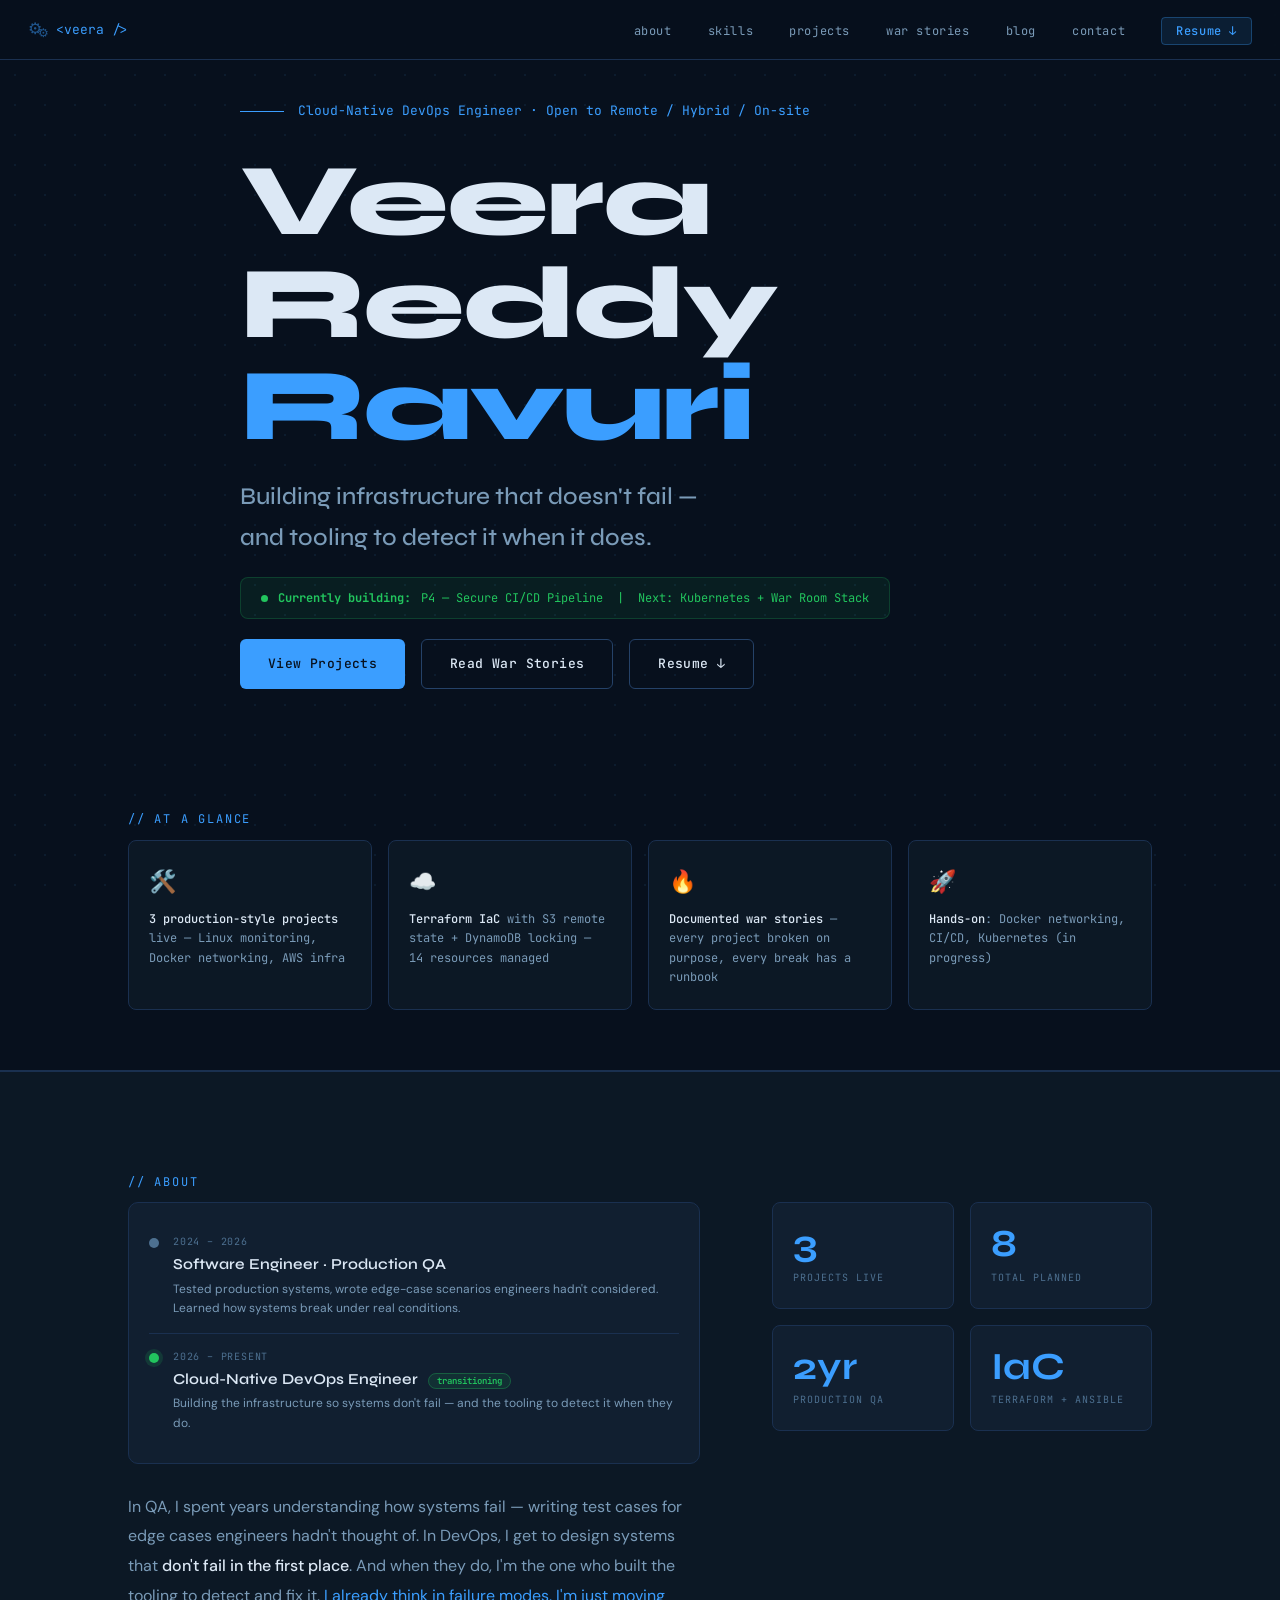
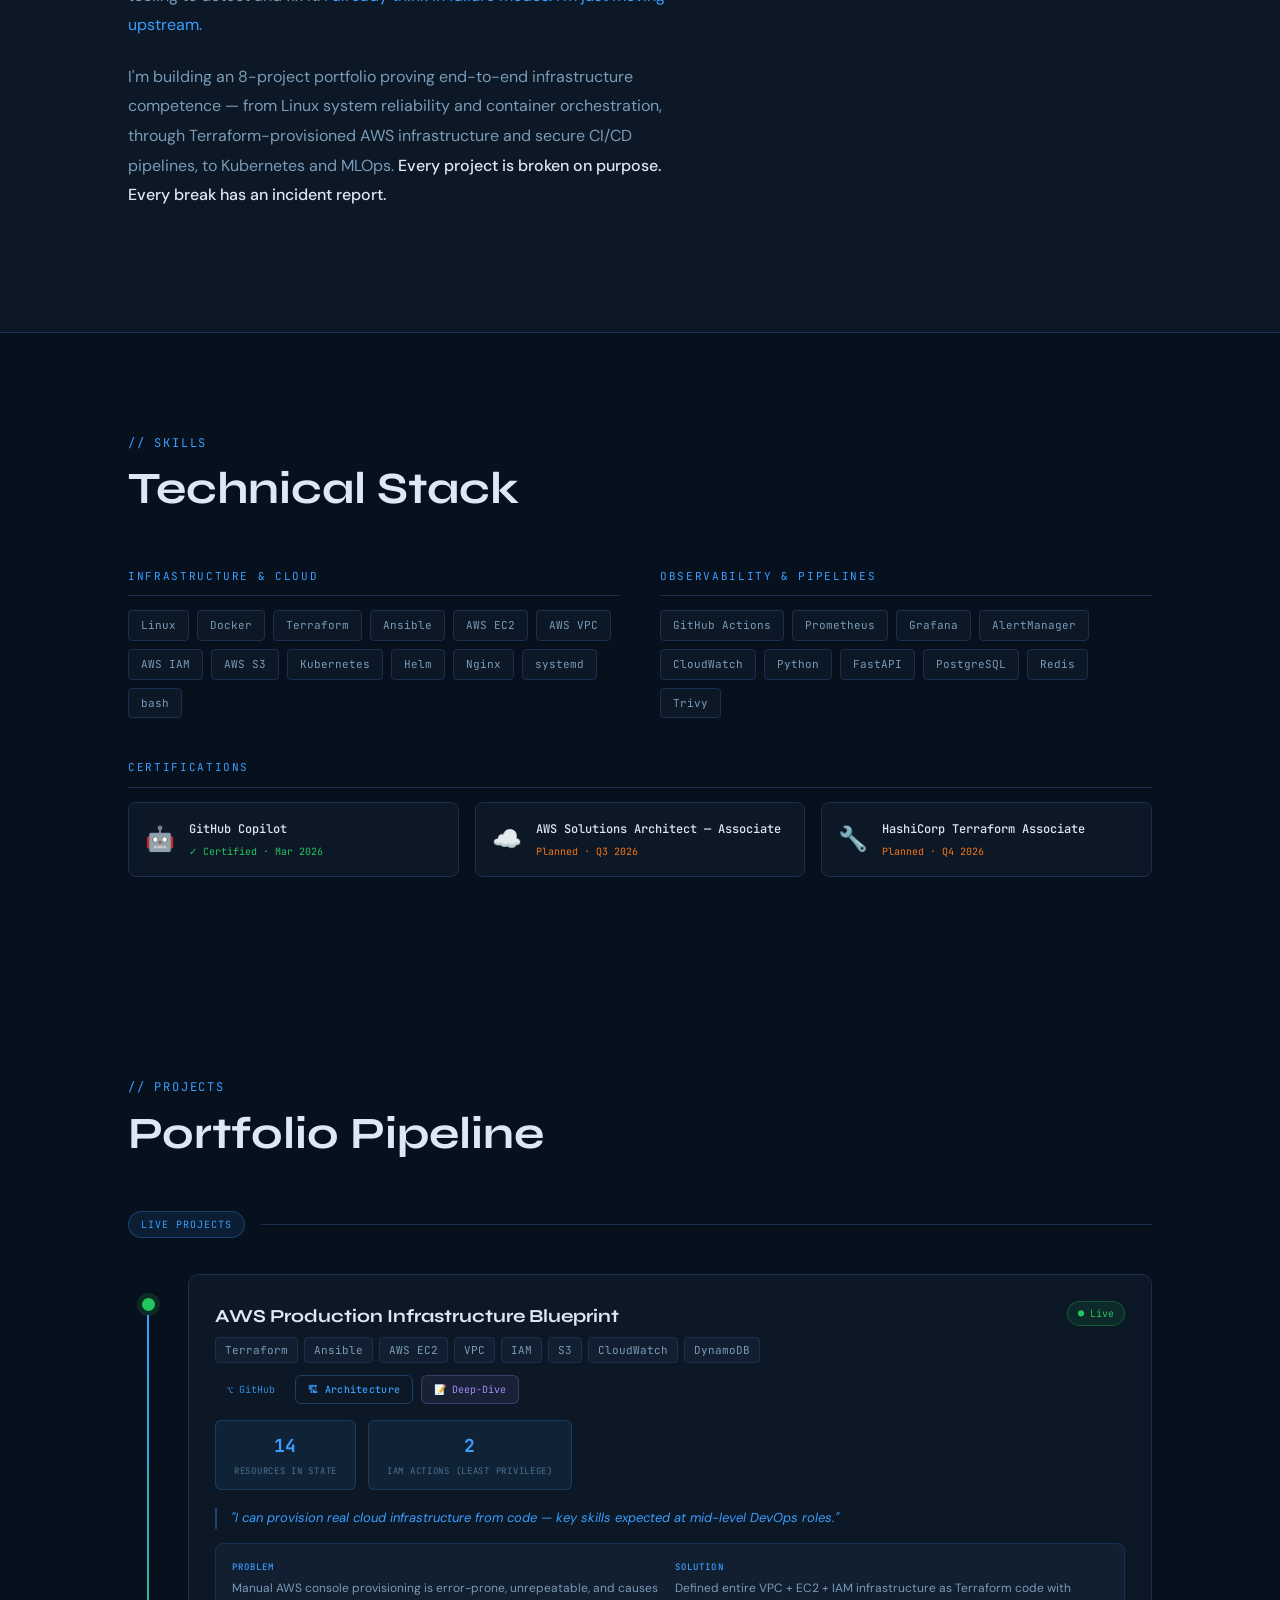
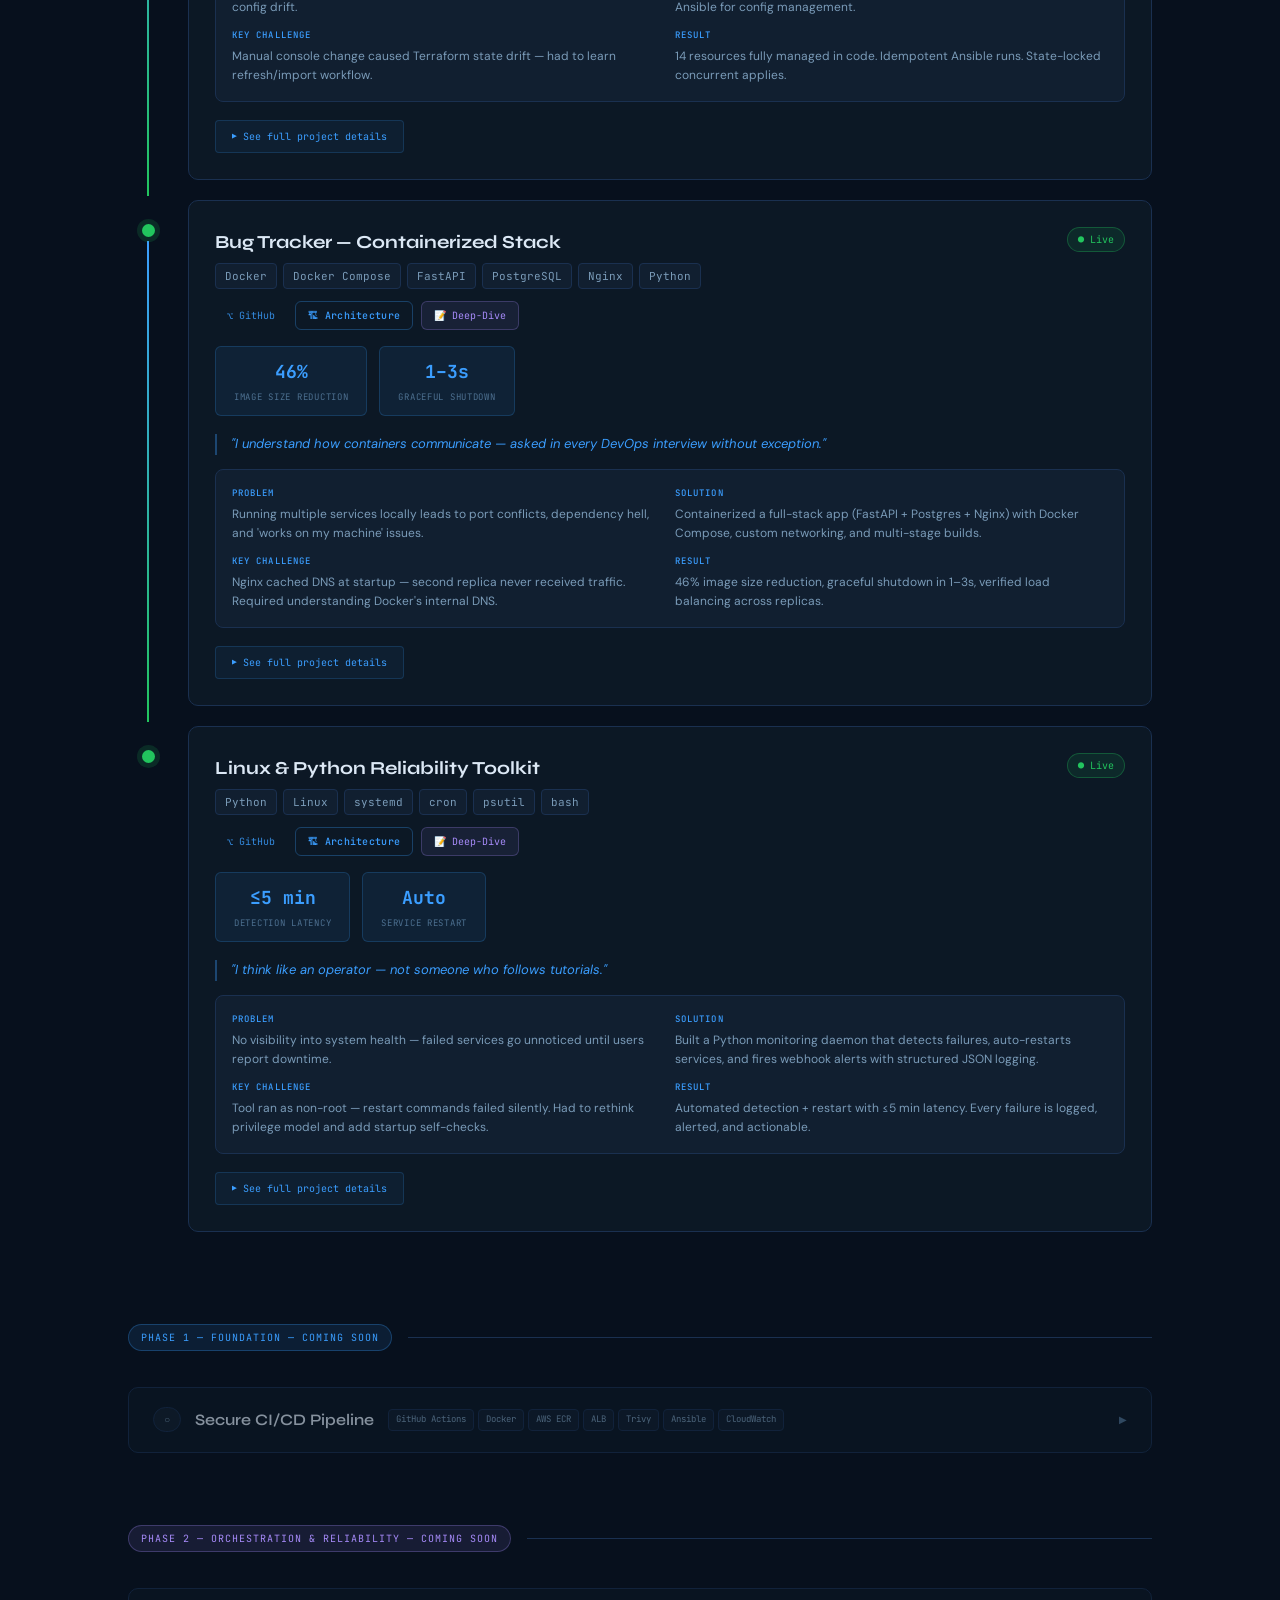
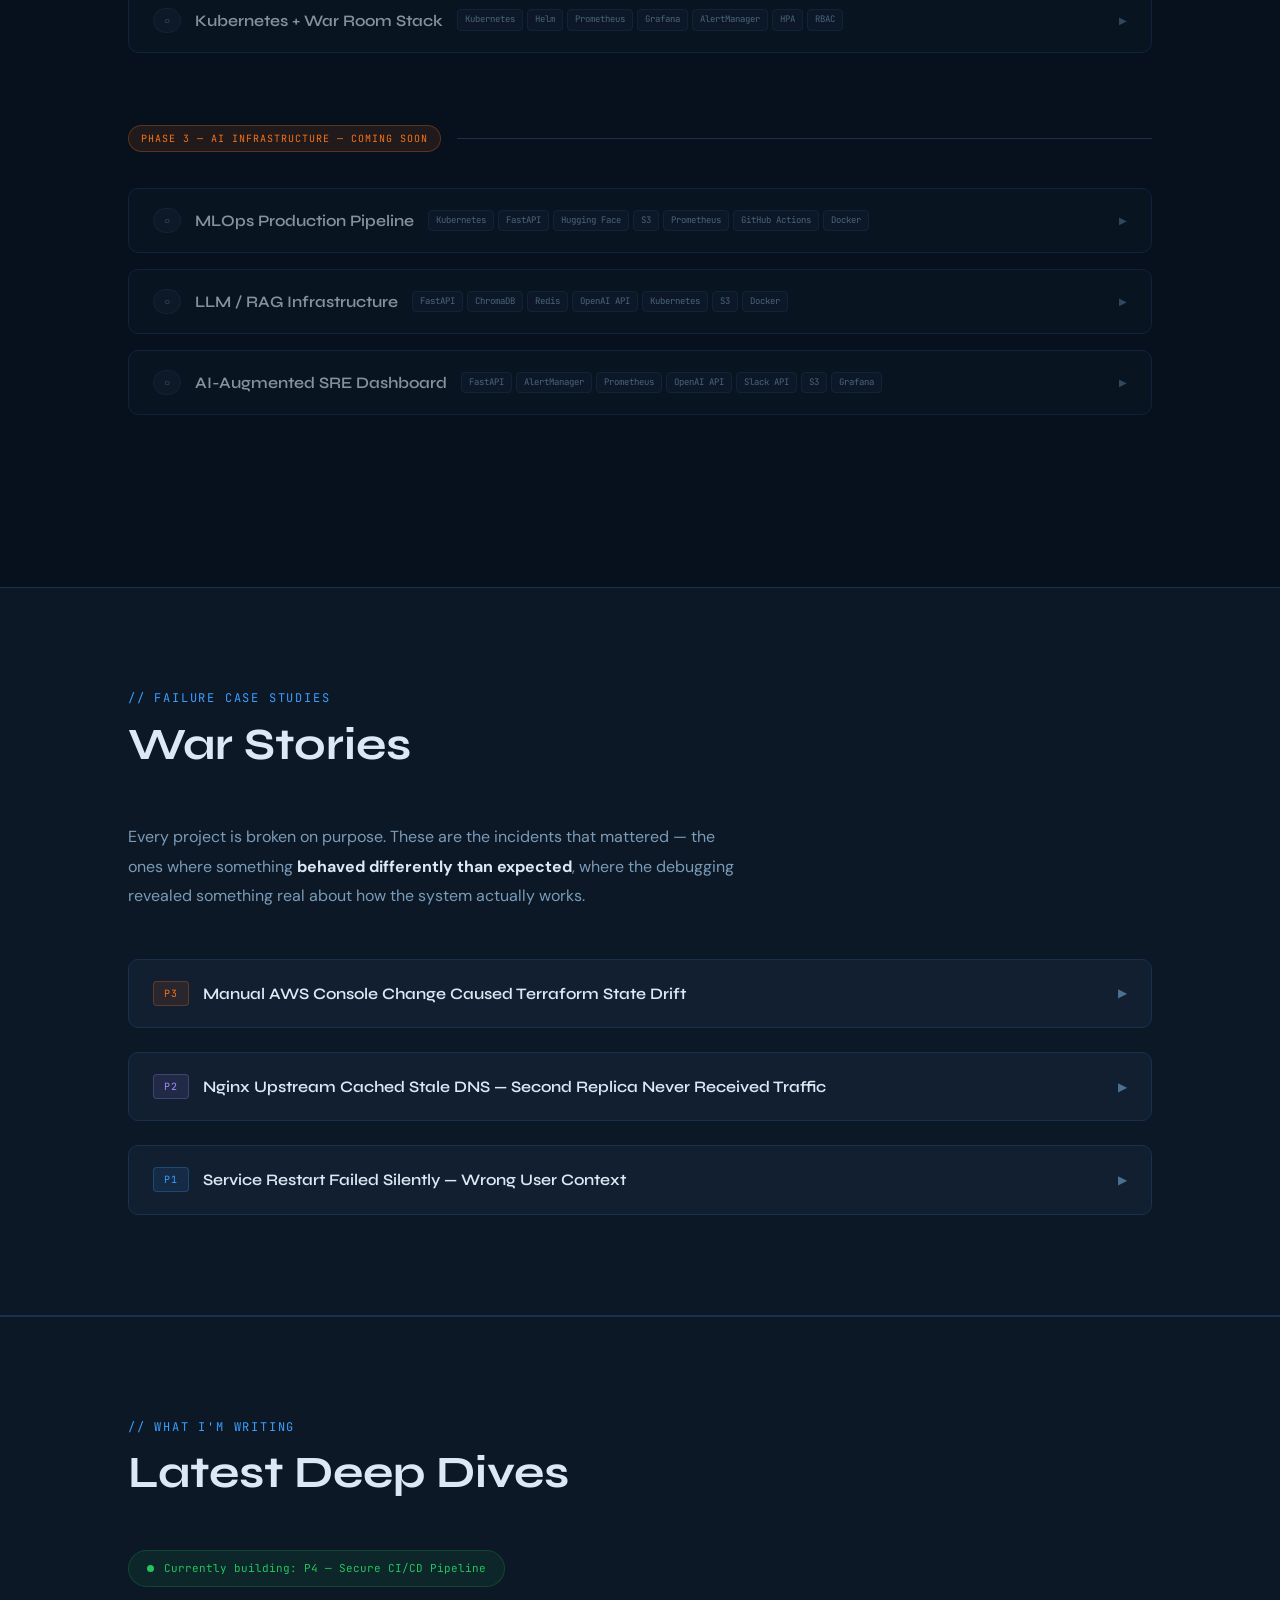
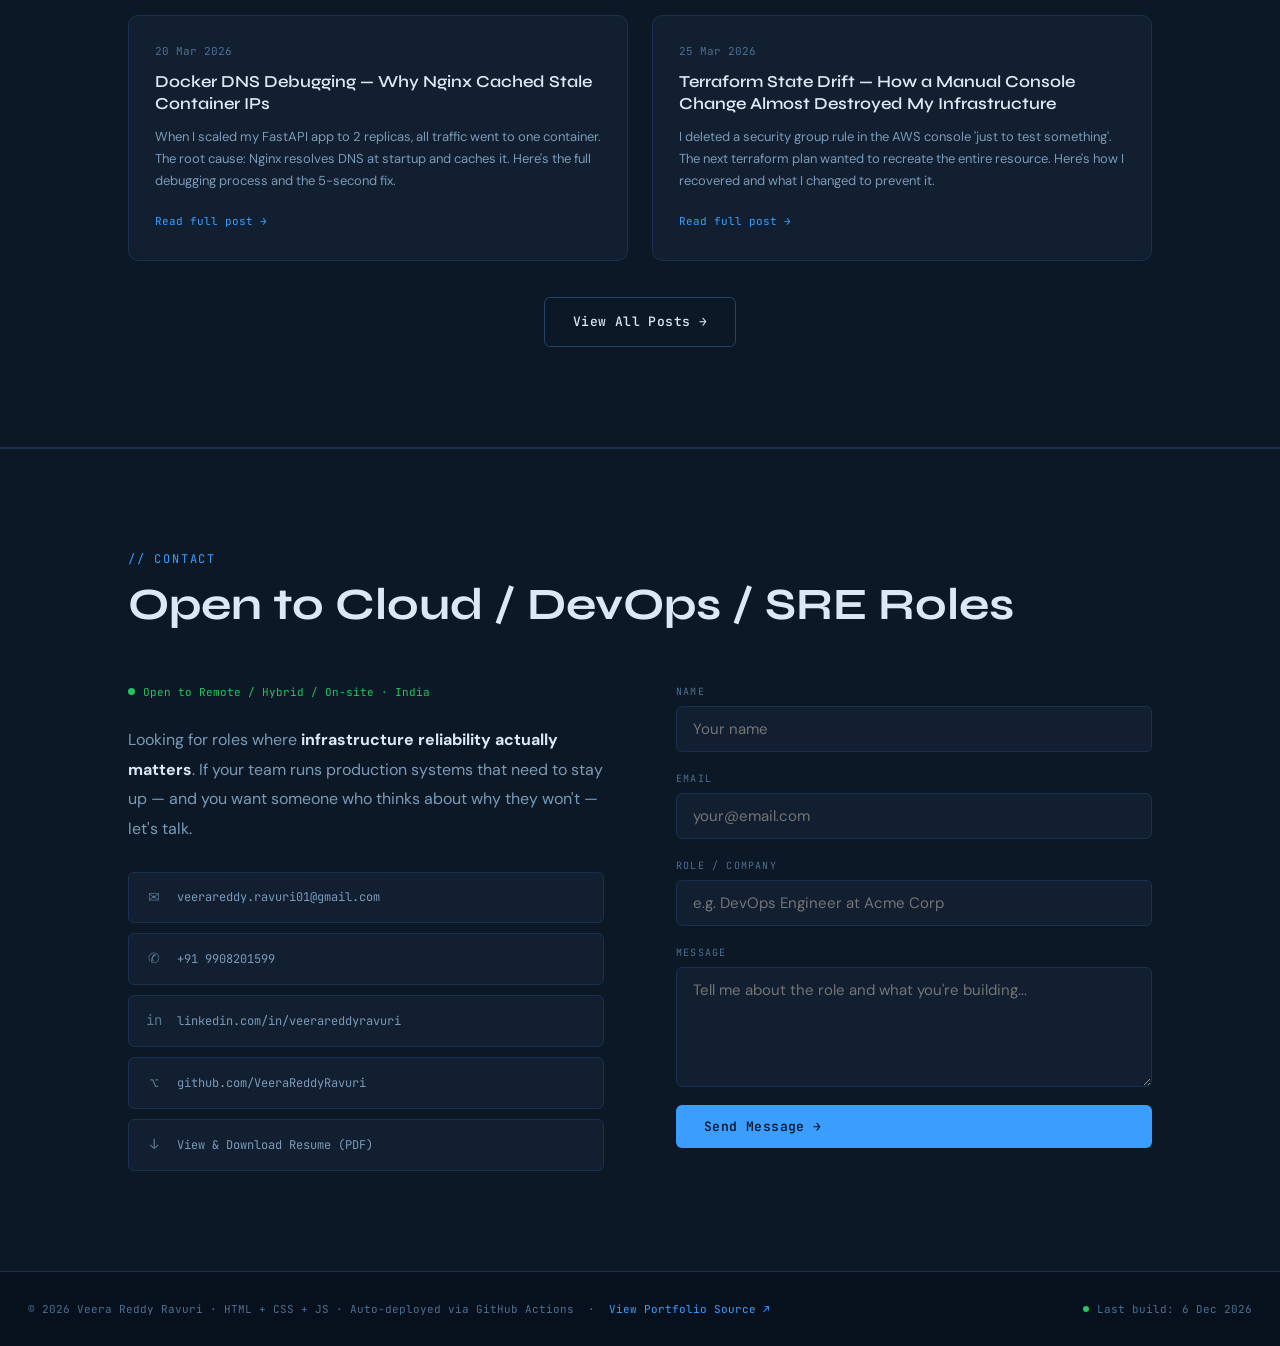
==== index.html @ 158256a8 "fix: gear animation, blog footer year, add README" ====
<!DOCTYPE html>
<html lang="en">

<head>
  <meta charset="UTF-8">
  <meta name="viewport" content="width=device-width, initial-scale=1.0">
  <meta name="description"
    content="Veera Reddy Ravuri — Cloud-Native DevOps Engineer. Building production-grade infrastructure: Linux, Docker, Terraform, AWS, Kubernetes, MLOps.">
  <meta name="keywords"
    content="DevOps, Cloud-Native, Kubernetes, Terraform, SRE, AWS, Docker, Infrastructure, India, GitHub Copilot, AWS Solutions Architect, HashiCorp Terraform Associate">
  <meta name="author" content="Veera Reddy Ravuri">
  <meta property="og:title" content="Veera Reddy Ravuri — Cloud-Native DevOps Engineer">
  <meta property="og:description"
    content="8-project portfolio proving end-to-end infrastructure competence. Real incident reports. Real metrics.">
  <title>Veera Reddy Ravuri — Cloud-Native DevOps Engineer</title>

  <link rel="preconnect" href="https://fonts.googleapis.com">
  <link rel="preconnect" href="https://fonts.gstatic.com" crossorigin>
  <link
    href="https://fonts.googleapis.com/css2?family=Syne:wght@400;500;600;700;800&family=DM+Sans:opsz,wght@9..40,300;9..40,400;9..40,500&family=JetBrains+Mono:wght@400;500&display=swap"
    rel="stylesheet">

  <link rel="stylesheet" href="style.css">
</head>

<body>

  <!-- ── RESUME PREVIEW MODAL ──────────────────────────────────── -->
  <div class="modal-overlay" id="resume-modal" role="dialog" aria-modal="true">
    <div class="modal-box" style="max-width:900px; height:90vh;">
      <div class="modal-header">
        <span class="modal-title">Resume — Veera Reddy Ravuri</span>
        <div style="display:flex;gap:12px;align-items:center;">
          <a href="assets/Veera_Reddy_Ravuri_Cloud_DevOps_Resume.pdf" class="btn btn-primary"
            download="Veera_Reddy_Ravuri_Cloud_DevOps_Resume.pdf" style="padding:8px 18px;font-size:11px;">↓ Download
            PDF</a>
          <button class="modal-close" id="resume-modal-close" aria-label="Close">✕</button>
        </div>
      </div>
      <div class="modal-body" style="padding:0; height:calc(100% - 64px);">
        <iframe id="resume-iframe" src="" style="width:100%;height:100%;border:none;background:#1a2030;"></iframe>
      </div>
    </div>
  </div>

  <!-- ── ARCHITECTURE MODAL ────────────────────────────────────── -->
  <div class="modal-overlay" id="arch-modal" role="dialog" aria-modal="true">
    <div class="modal-box">
      <div class="modal-header">
        <span class="modal-title" id="modal-title">Architecture Diagram</span>
        <button class="modal-close" id="modal-close" aria-label="Close">✕</button>
      </div>
      <div class="modal-body">
        <div class="modal-diagram" id="modal-diagram"></div>
        <div class="modal-note" id="modal-note"></div>
      </div>
    </div>
  </div>

  <!-- ── NAV ───────────────────────────────────────────────────── -->
  <nav>
    <a href="#hero" class="nav-logo"><span class="logo-gears"><span class="logo-gear">⚙</span><span class="logo-gear logo-gear-2">⚙</span></span>&lt;veera /&gt;</a>
    <button class="hamburger" id="hamburger" aria-label="Menu">
      <span></span><span></span><span></span>
    </button>
    <ul class="nav-links" id="nav-links">
      <li><a href="#about">about</a></li>
      <li><a href="#skills">skills</a></li>
      <li><a href="#projects">projects</a></li>
      <li><a href="#incidents">war stories</a></li>
      <li><a href="blog.html">blog</a></li>
      <li><a href="#contact">contact</a></li>
      <li><a href="#" class="nav-resume-btn" onclick="openResume(event)">Resume ↓</a></li>
    </ul>
  </nav>

  <!-- ── HERO ──────────────────────────────────────────────────── -->
  <section id="hero" class="section hero-compact">
    <div class="container">
      <div class="hero-inner">
        <div class="hero-eyebrow">Cloud-Native DevOps Engineer · Open to Remote / Hybrid / On-site</div>
        <h1 class="hero-name">Veera Reddy<br><span class="hi">Ravuri</span></h1>
        <p class="hero-subtitle">Building infrastructure that doesn't fail —<br>and tooling to detect it when it does.
        </p>
        <div class="hero-currently-building">
          <div class="hcb-pulse"></div>
          <strong>Currently building:</strong> P4 — Secure CI/CD Pipeline &nbsp;|&nbsp; Next: Kubernetes + War Room
          Stack
        </div>
        <div class="hero-ctas">
          <a href="#projects" class="btn btn-primary">View Projects</a>
          <a href="#incidents" class="btn btn-outline">Read War Stories</a>
          <a href="#" class="btn btn-outline" onclick="openResume(event)">Resume ↓</a>
        </div>
      </div>
    </div>
  </section>

  <!-- ── KEY HIGHLIGHTS ────────────────────────────────────────── -->
  <section id="highlights" class="section" style="padding: 60px 0;">
    <div class="container">
      <div class="section-label">// at a glance</div>
      <div class="highlights-grid">
        <div class="highlight-card">
          <div class="highlight-icon">🛠️</div>
          <div class="highlight-text"><strong>3 production-style projects</strong> live — Linux monitoring, Docker
            networking, AWS infra</div>
        </div>
        <div class="highlight-card">
          <div class="highlight-icon">☁️</div>
          <div class="highlight-text"><strong>Terraform IaC</strong> with S3 remote state + DynamoDB locking — 14
            resources managed</div>
        </div>
        <div class="highlight-card">
          <div class="highlight-icon">🔥</div>
          <div class="highlight-text"><strong>Documented war stories</strong> — every project broken on purpose, every
            break has a runbook</div>
        </div>
        <div class="highlight-card">
          <div class="highlight-icon">🚀</div>
          <div class="highlight-text"><strong>Hands-on</strong>: Docker networking, CI/CD, Kubernetes (in progress)
          </div>
        </div>
      </div>
    </div>
  </section>

  <!-- ── ABOUT ─────────────────────────────────────────────────── -->
  <section id="about" class="section">
    <div class="container">
      <div class="section-label">// about</div>
      <div class="about-grid">
        <div class="about-text">
          <div class="experience-timeline">
            <div class="exp-item">
              <div class="exp-dot exp-dot-past"></div>
              <div class="exp-content">
                <div class="exp-period">2024 – 2026</div>
                <div class="exp-role">Software Engineer · Production QA</div>
                <div class="exp-note">Tested production systems, wrote edge-case scenarios engineers hadn't considered.
                  Learned how systems break under real conditions.</div>
              </div>
            </div>
            <div class="exp-item">
              <div class="exp-dot exp-dot-current"></div>
              <div class="exp-content">
                <div class="exp-period">2026 – Present</div>
                <div class="exp-role">Cloud-Native DevOps Engineer <span class="exp-badge">transitioning</span></div>
                <div class="exp-note">Building the infrastructure so systems don't fail — and the tooling to detect it
                  when they do.</div>
              </div>
            </div>
          </div>
          <p>
            In QA, I spent years understanding how systems fail — writing test cases for
            edge cases engineers hadn't thought of. In DevOps, I get to design systems
            that <strong>don't fail in the first place</strong>. And when they do,
            I'm the one who built the tooling to detect and fix it.
            <span class="hi">I already think in failure modes. I'm just moving upstream.</span>
          </p>
          <p>
            I'm building an 8-project portfolio proving end-to-end infrastructure competence —
            from Linux system reliability and container orchestration, through
            Terraform-provisioned AWS infrastructure and secure CI/CD pipelines,
            to Kubernetes and MLOps. <strong>Every project is broken on purpose.
              Every break has an incident report.</strong>
          </p>
        </div>
        <div class="about-stats">
          <div class="stat-card">
            <div class="stat-num">3</div>
            <div class="stat-label">Projects Live</div>
          </div>
          <div class="stat-card">
            <div class="stat-num">8</div>
            <div class="stat-label">Total Planned</div>
          </div>
          <div class="stat-card">
            <div class="stat-num">2yr</div>
            <div class="stat-label">Production QA</div>
          </div>
          <div class="stat-card">
            <div class="stat-num">IaC</div>
            <div class="stat-label">Terraform + Ansible</div>
          </div>
        </div>
      </div>
    </div>
  </section>

  <!-- ── SKILLS ────────────────────────────────────────────────── -->
  <section id="skills" class="section">
    <div class="container">
      <div class="section-label">// skills</div>
      <div class="section-title">Technical Stack</div>
      <div class="skills-grid">
        <div>
          <div class="skill-group-label">Infrastructure &amp; Cloud</div>
          <div class="skill-tags">
            <span class="skill-tag">Linux</span><span class="skill-tag">Docker</span>
            <span class="skill-tag">Terraform</span><span class="skill-tag">Ansible</span>
            <span class="skill-tag">AWS EC2</span><span class="skill-tag">AWS VPC</span>
            <span class="skill-tag">AWS IAM</span><span class="skill-tag">AWS S3</span>
            <span class="skill-tag">Kubernetes</span><span class="skill-tag">Helm</span>
            <span class="skill-tag">Nginx</span><span class="skill-tag">systemd</span>
            <span class="skill-tag">bash</span>
          </div>
        </div>
        <div>
          <div class="skill-group-label">Observability &amp; Pipelines</div>
          <div class="skill-tags">
            <span class="skill-tag">GitHub Actions</span><span class="skill-tag">Prometheus</span>
            <span class="skill-tag">Grafana</span><span class="skill-tag">AlertManager</span>
            <span class="skill-tag">CloudWatch</span><span class="skill-tag">Python</span>
            <span class="skill-tag">FastAPI</span><span class="skill-tag">PostgreSQL</span>
            <span class="skill-tag">Redis</span><span class="skill-tag">Trivy</span>
          </div>
        </div>
      </div>
      <!-- Certifications -->
      <div class="certs-section">
        <div class="skill-group-label" style="margin-top: 40px;">Certifications</div>
        <div class="certs-grid">
          <div class="cert-card">
            <div class="cert-icon">🤖</div>
            <div class="cert-info">
              <div class="cert-name">GitHub Copilot</div>
              <div class="cert-status cert-active">✓ Certified · Mar 2026</div>
            </div>
          </div>
          <div class="cert-card">
            <div class="cert-icon">☁️</div>
            <div class="cert-info">
              <div class="cert-name">AWS Solutions Architect — Associate</div>
              <div class="cert-status cert-planned">Planned · Q3 2026</div>
            </div>
          </div>
          <div class="cert-card">
            <div class="cert-icon">🔧</div>
            <div class="cert-info">
              <div class="cert-name">HashiCorp Terraform Associate</div>
              <div class="cert-status cert-planned">Planned · Q4 2026</div>
            </div>
          </div>
        </div>
      </div>
    </div>
  </section>

  <!-- ── PROJECTS ──────────────────────────────────────────────── -->
  <section id="projects" class="section">
    <div class="container">
      <div class="section-label">// projects</div>
      <div class="section-title">Portfolio Pipeline</div>
      <div id="projects-root"></div>
    </div>
  </section>

  <!-- ── WAR STORIES ───────────────────────────────────────────── -->
  <section id="incidents" class="section">
    <div class="container">
      <div class="section-label">// failure case studies</div>
      <div class="section-title">War Stories</div>
      <p class="incidents-intro">
        Every project is broken on purpose. These are the incidents that mattered —
        the ones where something <strong>behaved differently than expected</strong>,
        where the debugging revealed something real about how the system actually works.
      </p>
      <div class="incident-cards" id="incidents-root"></div>
    </div>
  </section>

  <!-- ── LATEST POSTS ──────────────────────────────────────── -->
  <section id="latest-posts" class="section">
    <div class="container">
      <div class="section-label">// what I'm writing</div>
      <div class="section-title">Latest Deep Dives</div>
      <div class="currently-building">
        <div class="pulse"></div>
        Currently building: P4 — Secure CI/CD Pipeline
      </div>
      <div class="posts-grid" id="posts-root"></div>
      <div style="text-align: center; margin-top: 36px;">
        <a href="blog.html" class="btn btn-outline">View All Posts →</a>
      </div>
    </div>
  </section>

  <!-- ── CONTACT ───────────────────────────────────────────────── -->
  <section id="contact" class="section">
    <div class="container">
      <div class="section-label">// contact</div>
      <div class="section-title">Open to Cloud / DevOps / SRE Roles</div>
      <div class="contact-grid">
        <div class="contact-info">
          <div class="contact-avail">
            <div class="avail-dot"></div>
            Open to Remote / Hybrid / On-site · India
          </div>
          <p>
            Looking for roles where <strong>infrastructure reliability actually matters</strong>.
            If your team runs production systems that need to stay up — and you want someone
            who thinks about why they won't — let's talk.
          </p>
          <div class="contact-links">
            <a href="mailto:veerareddy.ravuri01@gmail.com" class="c-link">
              <span class="c-link-icon">✉</span> veerareddy.ravuri01@gmail.com
            </a>
            <a href="tel:+919908201599" class="c-link">
              <span class="c-link-icon">✆</span> +91 9908201599
            </a>
            <a href="https://www.linkedin.com/in/veerareddyravuri/" class="c-link" target="_blank" rel="noopener">
              <span class="c-link-icon">in</span> linkedin.com/in/veerareddyravuri
            </a>
            <a href="https://github.com/VeeraReddyRavuri" class="c-link" target="_blank" rel="noopener">
              <span class="c-link-icon">⌥</span> github.com/VeeraReddyRavuri
            </a>
            <a href="#" class="c-link" onclick="openResume(event)">
              <span class="c-link-icon">↓</span> View & Download Resume (PDF)
            </a>
          </div>
        </div>
        <form class="contact-form" action="https://formspree.io/f/xnjopdal" method="POST">
          <div class="form-row">
            <label>Name</label>
            <input type="text" name="name" placeholder="Your name" required>
          </div>
          <div class="form-row">
            <label>Email</label>
            <input type="email" name="email" placeholder="your@email.com" required>
          </div>
          <div class="form-row">
            <label>Role / Company</label>
            <input type="text" name="role" placeholder="e.g. DevOps Engineer at Acme Corp">
          </div>
          <div class="form-row">
            <label>Message</label>
            <textarea name="message" placeholder="Tell me about the role and what you're building..."
              required></textarea>
          </div>
          <button type="submit" class="btn btn-primary">Send Message →</button>
        </form>
      </div>
    </div>
  </section>

  <!-- ── FOOTER ────────────────────────────────────────────────── -->
  <footer>
    <div class="footer-left">
      © 2026 Veera Reddy Ravuri · HTML + CSS + JS · Auto-deployed via GitHub Actions
      &nbsp;·&nbsp; <a href="https://github.com/VeeraReddyRavuri/VeeraReddyRavuri.github.io" class="footer-arch-link"
        target="_blank" rel="noopener">View Portfolio Source ↗</a>
    </div>
    <div class="footer-right">
      <div class="deploy-dot"></div>
      Last build: <span id="build-date"></span>
    </div>
  </footer>

  <!-- ── SCRIPTS ──────────────────────────────────────────────── -->
  <script src="main.js"></script>
</body>

</html>
---- style.css ----
/* ── RESET & TOKENS ───────────────────────────────────────── */
*,
*::before,
*::after {
  box-sizing: border-box;
  margin: 0;
  padding: 0;
}

:root {
  --bg: #07101d;
  --bg2: #0c1825;
  --bg3: #111f30;
  --bg4: #162538;
  --border: #1a3050;
  --border2: #254268;
  --text: #dce8f5;
  --muted: #4d7090;
  --muted2: #7a9bb8;
  --accent: #3b9eff;
  --green: #22c55e;
  --purple: #a78bfa;
  --orange: #f97316;
  --red: #ef4444;
  --fh: 'Syne', sans-serif;
  --fb: 'DM Sans', sans-serif;
  --fm: 'JetBrains Mono', monospace;
}

html {
  scroll-behavior: smooth;
}

body {
  background: var(--bg);
  color: var(--text);
  font-family: var(--fb);
  font-size: 16px;
  line-height: 1.7;
  overflow-x: hidden;
}

body::before {
  content: '';
  position: fixed;
  inset: 0;
  background-image: radial-gradient(circle, #1a3858 1px, transparent 1px);
  background-size: 30px 30px;
  opacity: 0.3;
  pointer-events: none;
  z-index: 0;
}

nav,
section,
footer,
.modal-overlay {
  position: relative;
  z-index: 1;
}

/* ── UTILITIES ────────────────────────────────────────────── */
.container {
  max-width: 1080px;
  margin: 0 auto;
  padding: 0 28px;
}

.section {
  padding: 100px 0;
}

.section-label {
  font-family: var(--fm);
  font-size: 12px;
  color: var(--accent);
  letter-spacing: 0.15em;
  text-transform: uppercase;
  margin-bottom: 10px;
}

.section-title {
  font-family: var(--fh);
  font-size: clamp(2rem, 4vw, 2.8rem);
  font-weight: 700;
  line-height: 1.15;
  margin-bottom: 52px;
}

/* ── NAV ──────────────────────────────────────────────────── */
nav {
  position: fixed;
  top: 0;
  left: 0;
  right: 0;
  z-index: 200;
  padding: 16px 28px;
  display: flex;
  align-items: center;
  justify-content: space-between;
  background: rgba(7, 16, 29, 0.9);
  backdrop-filter: blur(14px);
  border-bottom: 1px solid var(--border);
}

.nav-logo {
  font-family: var(--fm);
  font-size: 13px;
  color: var(--accent);
  text-decoration: none;
  display: flex;
  align-items: center;
  gap: 6px;
}

.logo-gears {
  display: inline-flex;
  align-items: center;
  position: relative;
  width: 22px;
  height: 16px;
}

.logo-gear {
  font-size: 16px;
  line-height: 1;
  color: var(--accent);
  opacity: 0.5;
  transition: opacity 0.3s;
  position: absolute;
}

.logo-gear:first-child {
  left: 0;
  top: -1px;
}

.logo-gear.logo-gear-2 {
  font-size: 12px;
  left: 10px;
  top: 5px;
}

.nav-logo:hover .logo-gear {
  opacity: 1;
}

.nav-logo:hover .logo-gear:first-child {
  animation: gear-cw 1.2s linear infinite;
}

.nav-logo:hover .logo-gear-2 {
  animation: gear-ccw 0.9s linear infinite;
}

@keyframes gear-cw {
  to {
    transform: rotate(360deg);
  }
}

@keyframes gear-ccw {
  to {
    transform: rotate(-360deg);
  }
}

.nav-links {
  display: flex;
  gap: 36px;
  list-style: none;
  align-items: center;
}

.nav-links a {
  font-family: var(--fm);
  font-size: 12px;
  color: var(--muted2);
  text-decoration: none;
  letter-spacing: 0.05em;
  transition: color 0.2s;
}

.nav-links a:hover {
  color: var(--text);
}

.nav-resume-btn {
  background: rgba(59, 158, 255, 0.1) !important;
  color: var(--accent) !important;
  border: 1px solid rgba(59, 158, 255, 0.3);
  border-radius: 4px;
  padding: 5px 14px !important;
  font-weight: 500 !important;
  transition: all 0.2s !important;
}

.nav-resume-btn:hover {
  background: rgba(59, 158, 255, 0.18) !important;
}

/* ── BUTTONS ──────────────────────────────────────────────── */
.btn {
  display: inline-flex;
  align-items: center;
  gap: 8px;
  padding: 13px 28px;
  border-radius: 6px;
  font-family: var(--fm);
  font-size: 13px;
  font-weight: 500;
  text-decoration: none;
  cursor: pointer;
  transition: all 0.2s;
  border: none;
  letter-spacing: 0.03em;
}

.btn-primary {
  background: var(--accent);
  color: #07101d;
}

.btn-primary:hover {
  background: #5aabff;
  transform: translateY(-2px);
  box-shadow: 0 8px 24px rgba(59, 158, 255, 0.25);
}

.btn-outline {
  background: transparent;
  color: var(--text);
  border: 1px solid var(--border2);
}

.btn-outline:hover {
  border-color: var(--accent);
  color: var(--accent);
  transform: translateY(-2px);
}

.btn-ghost {
  background: transparent;
  color: var(--accent);
  border: 1px solid rgba(59, 158, 255, 0.3);
  padding: 7px 16px;
  font-size: 11px;
}

.btn-ghost:hover {
  background: rgba(59, 158, 255, 0.08);
  transform: none;
}

/* ── HERO ─────────────────────────────────────────────────── */
#hero {
  min-height: auto;
  display: flex;
  align-items: center;
  padding-top: 100px;
  padding-bottom: 60px;
}

.hero-compact {
  min-height: auto !important;
}

.hero-inner {
  max-width: 800px;
}

.hero-eyebrow {
  font-family: var(--fm);
  font-size: 13px;
  color: var(--accent);
  margin-bottom: 28px;
  display: flex;
  align-items: center;
  gap: 14px;
  opacity: 0;
  animation: fadeUp 0.6s ease 0.1s forwards;
}

.hero-eyebrow::before {
  content: '';
  display: block;
  width: 44px;
  height: 1px;
  background: var(--accent);
}

h1.hero-name {
  font-family: var(--fh);
  font-size: clamp(3.5rem, 8vw, 6.5rem);
  font-weight: 800;
  line-height: 1.0;
  letter-spacing: -0.02em;
  margin-bottom: 20px;
  opacity: 0;
  animation: fadeUp 0.6s ease 0.2s forwards;
}

h1.hero-name .hi {
  color: var(--accent);
}

.hero-subtitle {
  font-family: var(--fh);
  font-size: clamp(1.1rem, 2.5vw, 1.5rem);
  font-weight: 500;
  color: var(--muted2);
  margin-bottom: 18px;
  opacity: 0;
  animation: fadeUp 0.6s ease 0.3s forwards;
}

.hero-currently-building {
  display: inline-flex;
  align-items: center;
  gap: 10px;
  padding: 10px 20px;
  border-radius: 8px;
  background: rgba(34, 197, 94, 0.08);
  border: 1px solid rgba(34, 197, 94, 0.2);
  font-family: var(--fm);
  font-size: 12px;
  color: var(--green);
  margin-bottom: 20px;
  opacity: 0;
  animation: fadeUp 0.6s ease 0.35s forwards;
}

.hcb-pulse {
  width: 8px;
  height: 8px;
  border-radius: 50%;
  background: var(--green);
  animation: blink 2.5s ease-in-out infinite;
}

.hero-desc {
  font-size: 15px;
  color: var(--muted2);
  max-width: 560px;
  margin-bottom: 28px;
  line-height: 1.85;
  opacity: 0;
  animation: fadeUp 0.6s ease 0.4s forwards;
}

.hero-ctas {
  display: flex;
  gap: 16px;
  flex-wrap: wrap;
  opacity: 0;
  animation: fadeUp 0.6s ease 0.5s forwards;
}

.scroll-cue {
  position: absolute;
  bottom: 40px;
  left: 50%;
  transform: translateX(-50%);
  display: flex;
  flex-direction: column;
  align-items: center;
  gap: 6px;
  opacity: 0;
  animation: fadeUp 0.6s ease 1s forwards;
}

.scroll-cue span {
  font-family: var(--fm);
  font-size: 10px;
  color: var(--muted);
  letter-spacing: 0.15em;
  text-transform: uppercase;
}

.scroll-cue-line {
  width: 1px;
  height: 52px;
  background: linear-gradient(to bottom, var(--muted), transparent);
  animation: scrollLine 1.8s ease-in-out infinite;
}

@keyframes scrollLine {

  0%,
  100% {
    transform: scaleY(1);
    opacity: 0.5
  }

  50% {
    transform: scaleY(0.4);
    opacity: 1
  }
}

/* ── ABOUT ────────────────────────────────────────────────── */
#about {
  background: var(--bg2);
  border-top: 1px solid var(--border);
  border-bottom: 1px solid var(--border);
}

.about-grid {
  display: grid;
  grid-template-columns: 1fr 380px;
  gap: 72px;
  align-items: start;
}

.about-text p {
  color: var(--muted2);
  margin-bottom: 22px;
  font-size: 16px;
  line-height: 1.85;
}

.about-text strong {
  color: var(--text);
  font-weight: 500;
}

.about-text .hi {
  color: var(--accent);
}

.about-stats {
  display: grid;
  grid-template-columns: 1fr 1fr;
  gap: 16px;
}

.stat-card {
  background: var(--bg3);
  border: 1px solid var(--border);
  border-radius: 8px;
  padding: 22px 20px;
}

.stat-num {
  font-family: var(--fh);
  font-size: 2.4rem;
  font-weight: 700;
  color: var(--accent);
  line-height: 1;
  margin-bottom: 5px;
}

.stat-label {
  font-family: var(--fm);
  font-size: 10px;
  color: var(--muted);
  text-transform: uppercase;
  letter-spacing: 0.1em;
}

/* ── EXPERIENCE TIMELINE ─────────────────────────────────── */
.experience-timeline {
  margin-bottom: 28px;
  padding: 20px;
  background: var(--bg3);
  border: 1px solid var(--border);
  border-radius: 10px;
}

.exp-item {
  display: flex;
  gap: 14px;
  padding: 10px 0;
  position: relative;
}

.exp-item:not(:last-child) {
  border-bottom: 1px solid var(--border);
  padding-bottom: 14px;
  margin-bottom: 4px;
}

.exp-dot {
  width: 10px;
  height: 10px;
  border-radius: 50%;
  margin-top: 5px;
  flex-shrink: 0;
}

.exp-dot-past {
  background: var(--muted);
}

.exp-dot-current {
  background: var(--green);
  box-shadow: 0 0 0 4px rgba(34, 197, 94, 0.15);
  animation: blink 2.5s ease-in-out infinite;
}

.exp-period {
  font-family: var(--fm);
  font-size: 10px;
  color: var(--muted);
  text-transform: uppercase;
  letter-spacing: 0.08em;
}

.exp-role {
  font-family: var(--fh);
  font-size: 0.95rem;
  font-weight: 600;
  margin: 2px 0;
}

.exp-badge {
  font-family: var(--fm);
  font-size: 9px;
  background: rgba(34, 197, 94, 0.1);
  color: var(--green);
  border: 1px solid rgba(34, 197, 94, 0.3);
  border-radius: 12px;
  padding: 1px 8px;
  margin-left: 6px;
}

.exp-note {
  font-size: 12px;
  color: var(--muted2);
  line-height: 1.6;
}

/* ── SKILLS ───────────────────────────────────────────────── */
.skills-grid {
  display: grid;
  grid-template-columns: 1fr 1fr;
  gap: 40px;
}

.skill-group-label {
  font-family: var(--fm);
  font-size: 11px;
  color: var(--accent);
  text-transform: uppercase;
  letter-spacing: 0.15em;
  margin-bottom: 14px;
  padding-bottom: 10px;
  border-bottom: 1px solid var(--border);
}

.skill-tags {
  display: flex;
  flex-wrap: wrap;
  gap: 8px;
}

.skill-tag {
  font-family: var(--fm);
  font-size: 11px;
  color: var(--muted2);
  background: var(--bg2);
  border: 1px solid var(--border);
  border-radius: 4px;
  padding: 5px 12px;
  transition: all 0.2s;
  cursor: default;
}

.skill-tag:hover {
  border-color: var(--accent);
  color: var(--accent);
  background: rgba(59, 158, 255, 0.06);
}

/* ── CERTIFICATIONS ──────────────────────────────────────── */
.certs-grid {
  display: grid;
  grid-template-columns: 1fr 1fr;
  gap: 16px;
}

.cert-card {
  display: flex;
  align-items: center;
  gap: 14px;
  background: var(--bg2);
  border: 1px solid var(--border);
  border-radius: 8px;
  padding: 16px;
}

.cert-icon {
  font-size: 24px;
}

.cert-name {
  font-family: var(--fm);
  font-size: 12px;
  color: var(--text);
  font-weight: 500;
}

.cert-status {
  font-family: var(--fm);
  font-size: 10px;
  margin-top: 4px;
}

.cert-planned {
  color: var(--orange);
}

.cert-active {
  color: var(--green);
}

/* ── PROJECTS / PIPELINE ──────────────────────────────────── */
.phase-group {
  margin-bottom: 72px;
}

.phase-header {
  display: flex;
  align-items: center;
  gap: 16px;
  margin-bottom: 36px;
}

.phase-badge {
  font-family: var(--fm);
  font-size: 10px;
  padding: 4px 12px;
  border-radius: 20px;
  text-transform: uppercase;
  letter-spacing: 0.1em;
  white-space: nowrap;
}

.p1 .phase-badge {
  background: rgba(59, 158, 255, 0.1);
  color: var(--accent);
  border: 1px solid rgba(59, 158, 255, 0.28);
}

.p2 .phase-badge {
  background: rgba(167, 139, 250, 0.1);
  color: var(--purple);
  border: 1px solid rgba(167, 139, 250, 0.28);
}

.p3 .phase-badge {
  background: rgba(249, 115, 22, 0.1);
  color: var(--orange);
  border: 1px solid rgba(249, 115, 22, 0.28);
}

.phase-line {
  flex: 1;
  height: 1px;
  background: var(--border);
}

.pipeline-list {
  display: flex;
  flex-direction: column;
}

.pipeline-item {
  display: grid;
  grid-template-columns: 40px 1fr;
  gap: 0 20px;
}

.p-rail {
  display: flex;
  flex-direction: column;
  align-items: center;
}

.p-node {
  width: 13px;
  height: 13px;
  border-radius: 50%;
  background: var(--bg3);
  border: 2px solid var(--muted);
  flex-shrink: 0;
  margin-top: 24px;
  transition: all 0.4s;
  position: relative;
  z-index: 2;
}

.p-node.live {
  background: var(--green);
  border-color: var(--green);
  box-shadow: 0 0 0 5px rgba(34, 197, 94, 0.15);
}

.p-node.active {
  border-color: var(--accent);
  box-shadow: 0 0 0 5px rgba(59, 158, 255, 0.18);
}

.p-seg {
  flex: 1;
  width: 2px;
  min-height: 20px;
  background: var(--border);
  position: relative;
  overflow: hidden;
  margin: 4px 0;
}

.p-seg::after {
  content: '';
  position: absolute;
  top: 0;
  left: 0;
  right: 0;
  height: 0%;
  background: linear-gradient(to bottom, var(--accent), var(--green));
  transition: height 0.7s cubic-bezier(0.4, 0, 0.2, 1);
}

.p-seg.filled::after {
  height: 100%;
}

.project-card {
  background: var(--bg2);
  border: 1px solid var(--border);
  border-radius: 10px;
  padding: 26px;
  margin-bottom: 20px;
  opacity: 0;
  transform: translateX(18px);
  transition: opacity 0.5s ease, transform 0.5s ease, border-color 0.25s;
}

.project-card.visible {
  opacity: 1;
  transform: translateX(0);
}

.project-card:hover {
  border-color: var(--border2);
}

.project-card.soon.visible {
  opacity: 0.5;
  filter: saturate(0.5);
}

.project-card.soon:hover {
  opacity: 0.7;
  filter: saturate(0.7);
}

.card-top {
  display: flex;
  align-items: flex-start;
  justify-content: space-between;
  gap: 16px;
  margin-bottom: 4px;
}

.card-title {
  font-family: var(--fh);
  font-size: 1.15rem;
  font-weight: 700;
}

.card-status {
  font-family: var(--fm);
  font-size: 10px;
  padding: 3px 10px;
  border-radius: 20px;
  white-space: nowrap;
  flex-shrink: 0;
}

.s-live {
  background: rgba(34, 197, 94, 0.1);
  color: var(--green);
  border: 1px solid rgba(34, 197, 94, 0.3);
}

.s-soon {
  background: rgba(77, 112, 144, 0.1);
  color: var(--muted2);
  border: 1px solid var(--border);
}

.card-month {
  font-family: var(--fm);
  font-size: 11px;
  color: var(--muted);
  margin-bottom: 14px;
}

.card-proved {
  font-size: 13px;
  color: var(--accent);
  font-style: italic;
  margin-bottom: 14px;
  padding-left: 14px;
  border-left: 2px solid rgba(59, 158, 255, 0.35);
  line-height: 1.6;
}

.card-desc {
  font-size: 13px;
  color: var(--muted2);
  margin-bottom: 16px;
  line-height: 1.75;
}

.card-highlights {
  list-style: none;
  margin-bottom: 18px;
  display: flex;
  flex-direction: column;
  gap: 6px;
}

.card-highlights li {
  font-family: var(--fm);
  font-size: 11px;
  color: var(--muted2);
  padding-left: 18px;
  position: relative;
}

.card-highlights li::before {
  content: '→';
  position: absolute;
  left: 0;
  color: var(--accent);
}

/* Metrics strip */
.card-metrics {
  display: flex;
  flex-wrap: wrap;
  gap: 8px;
  margin-bottom: 18px;
  padding: 14px;
  background: var(--bg3);
  border-radius: 6px;
  border: 1px solid var(--border);
}

.metric-item {
  display: flex;
  flex-direction: column;
  gap: 2px;
  min-width: 90px;
}

.metric-value {
  font-family: var(--fm);
  font-size: 15px;
  font-weight: 500;
  color: var(--accent);
}

.metric-label {
  font-family: var(--fm);
  font-size: 9px;
  color: var(--muted);
  text-transform: uppercase;
  letter-spacing: 0.1em;
}

.metric-note {
  font-size: 10px;
  color: var(--muted);
  font-style: italic;
}

.metric-divider {
  width: 1px;
  background: var(--border);
  align-self: stretch;
  margin: 0 4px;
}

.card-stack {
  display: flex;
  flex-wrap: wrap;
  gap: 6px;
  margin-bottom: 18px;
}

.stack-tag {
  font-family: var(--fm);
  font-size: 11px;
  color: var(--muted2);
  background: var(--bg3);
  border: 1px solid var(--border);
  border-radius: 4px;
  padding: 3px 9px;
}

.card-actions {
  display: flex;
  gap: 10px;
  flex-wrap: wrap;
  align-items: center;
}

.card-link {
  font-family: var(--fm);
  font-size: 12px;
  color: var(--accent);
  text-decoration: none;
  display: flex;
  align-items: center;
  gap: 6px;
  opacity: 0.85;
  transition: opacity 0.2s;
}

.card-link:hover {
  opacity: 1;
}

/* ── NEW: OPERATIONAL OWNERSHIP ──────────────────────────── */
.ops-ownership {
  margin-bottom: 18px;
  padding: 14px 16px;
  border-radius: 8px;
  background: rgba(34, 197, 94, 0.04);
  border: 1px solid rgba(34, 197, 94, 0.15);
}

.ops-ownership-header {
  display: flex;
  align-items: center;
  gap: 8px;
  margin-bottom: 10px;
}

.ops-ownership-label {
  font-family: var(--fm);
  font-size: 10px;
  color: var(--green);
  text-transform: uppercase;
  letter-spacing: 0.1em;
  font-weight: 500;
}

.ops-badge {
  width: 8px;
  height: 8px;
  border-radius: 50%;
}

.ops-badge-pass {
  background: var(--green);
}

.ops-badge-fail {
  background: var(--red);
}

.ops-blurb {
  font-size: 12px;
  color: var(--muted2);
  margin-bottom: 10px;
  font-style: italic;
  line-height: 1.6;
}

.ops-items {
  display: flex;
  flex-wrap: wrap;
  gap: 6px 16px;
}

.ops-item {
  font-family: var(--fm);
  font-size: 10px;
  color: var(--muted2);
}

.ops-item strong {
  color: var(--text);
  font-weight: 500;
}

/* ── NEW: SCALING CONSIDERATIONS ─────────────────────────── */
.scaling-section {
  margin-bottom: 18px;
  padding: 14px 16px;
  border-radius: 8px;
  background: rgba(59, 158, 255, 0.03);
  border: 1px solid rgba(59, 158, 255, 0.12);
}

.scaling-label {
  font-family: var(--fm);
  font-size: 10px;
  color: var(--accent);
  text-transform: uppercase;
  letter-spacing: 0.1em;
  margin-bottom: 8px;
  font-weight: 500;
}

.scaling-items {
  list-style: none;
  display: flex;
  flex-direction: column;
  gap: 4px;
}

.scaling-items li {
  font-family: var(--fm);
  font-size: 11px;
  color: var(--muted2);
  padding-left: 14px;
  position: relative;
}

.scaling-items li::before {
  content: '▸';
  position: absolute;
  left: 0;
  color: var(--accent);
}

.scaling-note {
  font-size: 10px;
  color: var(--muted);
  margin-top: 8px;
  font-style: italic;
}

/* ── NEW: TRADEOFFS ──────────────────────────────────────── */
.tradeoffs-section {
  margin-bottom: 18px;
}

.tradeoffs-label {
  font-family: var(--fm);
  font-size: 10px;
  color: var(--orange);
  text-transform: uppercase;
  letter-spacing: 0.1em;
  margin-bottom: 8px;
  font-weight: 500;
}

.tradeoff-cards {
  display: flex;
  flex-direction: column;
  gap: 8px;
}

.tradeoff-card {
  background: var(--bg3);
  border: 1px solid var(--border);
  border-radius: 6px;
  padding: 12px 14px;
  font-size: 11px;
}

.tradeoff-decision {
  font-family: var(--fm);
  font-size: 11px;
  color: var(--text);
  font-weight: 500;
  margin-bottom: 4px;
}

.tradeoff-detail {
  color: var(--muted2);
  line-height: 1.6;
}

.tradeoff-choice {
  color: var(--green);
  font-weight: 500;
}

.tradeoff-alt {
  color: var(--muted);
  font-style: italic;
}

/* ── NEW: ENGINEERING PRACTICES ──────────────────────────── */
.eng-practices {
  margin-bottom: 18px;
  padding: 14px 16px;
  border-radius: 8px;
  background: var(--bg3);
  border: 1px solid var(--border);
}

.eng-label {
  font-family: var(--fm);
  font-size: 10px;
  color: var(--purple);
  text-transform: uppercase;
  letter-spacing: 0.1em;
  margin-bottom: 8px;
  font-weight: 500;
}

.eng-items {
  list-style: none;
  display: flex;
  flex-direction: column;
  gap: 4px;
}

.eng-items li {
  font-family: var(--fm);
  font-size: 11px;
  color: var(--muted2);
  padding-left: 14px;
  position: relative;
}

.eng-items li::before {
  content: '✓';
  position: absolute;
  left: 0;
  color: var(--purple);
}

/* ── NEW: INTERVIEW BRIDGE ───────────────────────────────── */
.interview-bridge {
  margin-bottom: 18px;
  padding: 12px 16px;
  border-radius: 6px;
  background: rgba(167, 139, 250, 0.04);
  border: 1px solid rgba(167, 139, 250, 0.15);
}

.ib-label {
  font-family: var(--fm);
  font-size: 10px;
  color: var(--purple);
  text-transform: uppercase;
  letter-spacing: 0.1em;
  margin-bottom: 6px;
  font-weight: 500;
}

.ib-topics {
  display: flex;
  flex-wrap: wrap;
  gap: 6px;
}

.ib-topic {
  font-family: var(--fm);
  font-size: 10px;
  color: var(--muted2);
  background: var(--bg3);
  border: 1px solid var(--border);
  border-radius: 4px;
  padding: 3px 10px;
}

/* ── QUICK SUMMARY ────────────────────────────────────────── */
.quick-summary {
  display: grid;
  grid-template-columns: 1fr 1fr;
  gap: 10px;
  margin-bottom: 18px;
  padding: 16px;
  background: var(--bg3);
  border-radius: 8px;
  border: 1px solid var(--border);
}

.qs-item {
  display: flex;
  flex-direction: column;
  gap: 4px;
}

.qs-label {
  font-family: var(--fm);
  font-size: 9px;
  color: var(--accent);
  text-transform: uppercase;
  letter-spacing: 0.12em;
  font-weight: 500;
}

.qs-value {
  font-size: 12px;
  color: var(--muted2);
  line-height: 1.6;
}

/* ── WHY IT MATTERS ───────────────────────────────────────── */
.why-matters {
  margin-bottom: 18px;
  padding: 14px 16px;
  border-radius: 6px;
  background: rgba(59, 158, 255, 0.04);
  border-left: 3px solid var(--accent);
}

.why-matters-label {
  font-family: var(--fm);
  font-size: 9px;
  color: var(--accent);
  text-transform: uppercase;
  letter-spacing: 0.12em;
  margin-bottom: 6px;
}

.why-matters-text {
  font-size: 13px;
  color: var(--muted2);
  line-height: 1.7;
}

/* ── HERO METRICS ─────────────────────────────────────────── */
.hero-metrics {
  display: flex;
  gap: 12px;
  margin-bottom: 18px;
}

.hero-metric-badge {
  display: flex;
  flex-direction: column;
  align-items: center;
  gap: 2px;
  padding: 10px 18px;
  border-radius: 6px;
  background: rgba(59, 158, 255, 0.08);
  border: 1px solid rgba(59, 158, 255, 0.2);
}

.hero-metric-val {
  font-family: var(--fm);
  font-size: 18px;
  font-weight: 700;
  color: var(--accent);
}

.hero-metric-lbl {
  font-family: var(--fm);
  font-size: 9px;
  color: var(--muted);
  text-transform: uppercase;
  letter-spacing: 0.08em;
}

/* ── DEMO PROOF SECTION ───────────────────────────────────── */
.demo-proof {
  margin-bottom: 18px;
  border: 1px solid var(--border);
  border-radius: 8px;
  overflow: hidden;
}

.demo-proof-header {
  display: flex;
  align-items: center;
  justify-content: space-between;
  padding: 12px 16px;
  background: var(--bg3);
  cursor: pointer;
  transition: background 0.2s;
}

.demo-proof-header:hover {
  background: var(--bg4);
}

.demo-proof-label {
  font-family: var(--fm);
  font-size: 10px;
  color: var(--green);
  text-transform: uppercase;
  letter-spacing: 0.1em;
  display: flex;
  align-items: center;
  gap: 8px;
}

.demo-proof-chevron {
  font-size: 10px;
  color: var(--muted);
  transition: transform 0.3s;
}

.demo-proof.open .demo-proof-chevron {
  transform: rotate(90deg);
}

.demo-proof-body {
  max-height: 0;
  overflow: hidden;
  transition: max-height 0.4s cubic-bezier(0.4, 0, 0.2, 1);
}

.demo-proof.open .demo-proof-body {
  max-height: 800px;
}

.demo-proof-inner {
  padding: 16px;
  background: var(--bg);
  font-family: var(--fm);
  font-size: 12px;
  color: var(--muted2);
  line-height: 1.7;
}

.demo-proof-inner .demo-block {
  margin-bottom: 14px;
}

.demo-proof-inner .demo-block:last-child {
  margin-bottom: 0;
}

.demo-block-title {
  font-size: 11px;
  color: var(--accent);
  margin-bottom: 6px;
  font-weight: 500;
}

.demo-block pre {
  background: var(--bg2);
  border: 1px solid var(--border);
  border-radius: 6px;
  padding: 12px 14px;
  overflow-x: auto;
  font-size: 11px;
  color: var(--muted2);
  line-height: 1.6;
  margin-bottom: 8px;
}

.demo-block pre .cmd {
  color: var(--accent);
}

.demo-block pre .warn {
  color: var(--orange);
}

.demo-block pre .err {
  color: var(--red);
}

.demo-block pre .ok {
  color: var(--green);
}

.demo-block pre .info {
  color: var(--muted2);
}

.demo-gif {
  width: 100%;
  border-radius: 6px;
  border: 1px solid var(--border);
  margin-top: 8px;
}

/* ── ARCHITECTURE PREVIEW THUMBNAIL ───────────────────────── */
.arch-preview {
  position: relative;
  margin-bottom: 18px;
  border-radius: 8px;
  overflow: hidden;
  cursor: pointer;
  max-height: 100px;
  border: 1px solid var(--border);
  transition: border-color 0.2s;
}

.arch-preview:hover {
  border-color: var(--accent);
}

.arch-preview svg {
  width: 100%;
  height: auto;
  opacity: 0.5;
}

.arch-preview-overlay {
  position: absolute;
  inset: 0;
  background: linear-gradient(180deg, transparent 0%, var(--bg2) 85%);
  display: flex;
  align-items: flex-end;
  justify-content: center;
  padding-bottom: 10px;
}

.arch-preview-cta {
  font-family: var(--fm);
  font-size: 11px;
  color: var(--accent);
  display: flex;
  align-items: center;
  gap: 6px;
}

/* ── DEEP-DIVE BUTTON ────────────────────────────────────── */
.btn-deepdive {
  background: rgba(167, 139, 250, 0.08);
  color: var(--purple);
  border: 1px solid rgba(167, 139, 250, 0.25);
  padding: 7px 16px;
  font-size: 11px;
  font-family: var(--fm);
  border-radius: 6px;
  text-decoration: none;
  display: inline-flex;
  align-items: center;
  gap: 6px;
  transition: all 0.2s;
  cursor: pointer;
}

.btn-deepdive:hover {
  background: rgba(167, 139, 250, 0.14);
}

/* ── WAR STORIES ─────────────────────────────────────────── */
#incidents {
  background: var(--bg2);
  border-top: 1px solid var(--border);
  border-bottom: 1px solid var(--border);
}

.incidents-intro {
  color: var(--muted2);
  font-size: 16px;
  max-width: 620px;
  margin-bottom: 48px;
  line-height: 1.85;
}

.incidents-intro strong {
  color: var(--text);
}

.incident-cards {
  display: flex;
  flex-direction: column;
  gap: 24px;
}

.incident-card {
  background: var(--bg3);
  border: 1px solid var(--border);
  border-radius: 10px;
  overflow: hidden;
  cursor: pointer;
  transition: border-color 0.2s;
}

.incident-card:hover {
  border-color: var(--border2);
}

.incident-header {
  display: flex;
  align-items: center;
  justify-content: space-between;
  padding: 20px 24px;
  gap: 16px;
}

.incident-meta {
  display: flex;
  align-items: center;
  gap: 14px;
}

.incident-tag {
  font-family: var(--fm);
  font-size: 10px;
  padding: 3px 10px;
  border-radius: 4px;
  text-transform: uppercase;
  letter-spacing: 0.08em;
  white-space: nowrap;
}

.inc-p1 {
  background: rgba(59, 158, 255, 0.1);
  color: var(--accent);
  border: 1px solid rgba(59, 158, 255, 0.25);
}

.inc-p2 {
  background: rgba(167, 139, 250, 0.1);
  color: var(--purple);
  border: 1px solid rgba(167, 139, 250, 0.25);
}

.inc-p3 {
  background: rgba(249, 115, 22, 0.1);
  color: var(--orange);
  border: 1px solid rgba(249, 115, 22, 0.25);
}

.incident-title {
  font-family: var(--fh);
  font-size: 1rem;
  font-weight: 600;
}

.incident-chevron {
  font-size: 12px;
  color: var(--muted);
  transition: transform 0.3s;
  flex-shrink: 0;
}

.incident-card.open .incident-chevron {
  transform: rotate(90deg);
}

.incident-body {
  max-height: 0;
  overflow: hidden;
  transition: max-height 0.4s cubic-bezier(0.4, 0, 0.2, 1);
  border-top: 0px solid var(--border);
}

.incident-card.open .incident-body {
  max-height: 1200px;
  border-top-width: 1px;
}

.incident-body-inner {
  padding: 24px;
  display: grid;
  grid-template-columns: 1fr 1fr;
  gap: 16px;
}

.inc-field {
  display: flex;
  flex-direction: column;
  gap: 6px;
}

.inc-field.full {
  grid-column: 1 / -1;
}

.inc-field-label {
  font-family: var(--fm);
  font-size: 10px;
  color: var(--muted);
  text-transform: uppercase;
  letter-spacing: 0.12em;
}

.inc-field-value {
  font-size: 13px;
  color: var(--muted2);
  line-height: 1.7;
}

.inc-field.what .inc-field-value {
  color: var(--text);
}

.inc-field.fix .inc-field-value {
  color: var(--green);
}

.inc-field.prev .inc-field-value {
  color: var(--accent);
}

.inc-impact {
  font-size: 13px;
  color: var(--orange);
  line-height: 1.6;
  font-weight: 500;
}

.inc-severity {
  font-family: var(--fm);
  font-size: 10px;
  padding: 2px 8px;
  border-radius: 4px;
  display: inline-block;
  margin-top: 6px;
}

.sev-high {
  background: rgba(239, 68, 68, 0.12);
  color: var(--red);
  border: 1px solid rgba(239, 68, 68, 0.3);
}

.sev-medium {
  background: rgba(249, 115, 22, 0.12);
  color: var(--orange);
  border: 1px solid rgba(249, 115, 22, 0.3);
}

.sev-low {
  background: rgba(34, 197, 94, 0.12);
  color: var(--green);
  border: 1px solid rgba(34, 197, 94, 0.3);
}

/* Runbook steps in war story */
.inc-runbook {
  list-style: none;
  display: flex;
  flex-direction: column;
  gap: 4px;
}

.inc-runbook li {
  font-family: var(--fm);
  font-size: 11px;
  color: var(--muted2);
  line-height: 1.6;
  padding: 4px 8px;
  background: var(--bg);
  border-radius: 4px;
  cursor: pointer;
  transition: background 0.15s;
}

.inc-runbook li:hover {
  background: var(--bg2);
}

.copy-toast {
  position: fixed;
  bottom: 30px;
  left: 50%;
  transform: translateX(-50%);
  background: var(--green);
  color: #07101d;
  font-family: var(--fm);
  font-size: 12px;
  padding: 8px 20px;
  border-radius: 6px;
  opacity: 0;
  transition: opacity 0.3s;
  z-index: 500;
  pointer-events: none;
}

.copy-toast.show {
  opacity: 1;
}

/* ── ARCHITECTURE MODAL ───────────────────────────────────── */
.modal-overlay {
  position: fixed;
  inset: 0;
  z-index: 1000;
  background: rgba(7, 16, 29, 0.92);
  backdrop-filter: blur(8px);
  display: flex;
  align-items: center;
  justify-content: center;
  padding: 24px;
  opacity: 0;
  pointer-events: none;
  transition: opacity 0.3s;
}

.modal-overlay.open {
  opacity: 1;
  pointer-events: all;
}

.modal-box {
  background: var(--bg2);
  border: 1px solid var(--border2);
  border-radius: 12px;
  width: 100%;
  max-width: 860px;
  max-height: 90vh;
  overflow-y: auto;
  transform: translateY(16px);
  transition: transform 0.3s;
}

.modal-overlay.open .modal-box {
  transform: translateY(0);
}

.modal-header {
  display: flex;
  align-items: center;
  justify-content: space-between;
  padding: 20px 28px;
  border-bottom: 1px solid var(--border);
  position: sticky;
  top: 0;
  background: var(--bg2);
  z-index: 2;
}

.modal-title {
  font-family: var(--fh);
  font-size: 1.1rem;
  font-weight: 700;
}

.modal-close {
  background: none;
  border: none;
  color: var(--muted2);
  font-size: 20px;
  cursor: pointer;
  padding: 4px 8px;
  border-radius: 4px;
  transition: color 0.2s;
}

.modal-close:hover {
  color: var(--text);
}

.modal-body {
  padding: 28px;
}

.modal-diagram svg {
  width: 100%;
  height: auto;
}

.modal-note {
  font-family: var(--fm);
  font-size: 11px;
  color: var(--muted);
  margin-top: 18px;
  padding-top: 14px;
  border-top: 1px solid var(--border);
  line-height: 1.6;
}

/* ── HAMBURGER MENU ───────────────────────────────────────── */
.hamburger {
  display: none;
  background: none;
  border: none;
  cursor: pointer;
  padding: 4px;
}

.hamburger span {
  display: block;
  width: 22px;
  height: 2px;
  background: var(--muted2);
  margin: 5px 0;
  transition: all 0.3s;
  border-radius: 1px;
}

/* ── KEY HIGHLIGHTS ───────────────────────────────────────── */
#highlights {
  border-bottom: 1px solid var(--border);
}

.highlights-grid {
  display: grid;
  grid-template-columns: repeat(4, 1fr);
  gap: 16px;
}

.highlight-card {
  background: var(--bg2);
  border: 1px solid var(--border);
  border-radius: 8px;
  padding: 22px 20px;
  display: flex;
  flex-direction: column;
  gap: 10px;
  transition: border-color 0.2s;
}

.highlight-card:hover {
  border-color: var(--border2);
}

.highlight-icon {
  font-size: 22px;
}

.highlight-text {
  font-family: var(--fm);
  font-size: 12px;
  color: var(--muted2);
  line-height: 1.6;
}

.highlight-text strong {
  color: var(--text);
  font-weight: 500;
}

/* ── LATEST POSTS ─────────────────────────────────────────── */
#latest-posts {
  background: var(--bg2);
  border-top: 1px solid var(--border);
  border-bottom: 1px solid var(--border);
}

.posts-grid {
  display: grid;
  grid-template-columns: 1fr 1fr;
  gap: 24px;
}

.post-card {
  background: var(--bg3);
  border: 1px solid var(--border);
  border-radius: 10px;
  padding: 26px;
  transition: border-color 0.25s, transform 0.25s;
  text-decoration: none;
  display: block;
  color: inherit;
}

.post-card:hover {
  border-color: var(--border2);
  transform: translateY(-3px);
}

.post-card-date {
  font-family: var(--fm);
  font-size: 11px;
  color: var(--muted);
  margin-bottom: 10px;
}

.post-card h3 {
  font-family: var(--fh);
  font-size: 1.05rem;
  font-weight: 600;
  margin-bottom: 10px;
  line-height: 1.35;
}

.post-card p {
  font-size: 13px;
  color: var(--muted2);
  line-height: 1.7;
  margin-bottom: 14px;
}

.post-card-link {
  font-family: var(--fm);
  font-size: 11px;
  color: var(--accent);
}

/* ── CURRENTLY BUILDING ────────────────────────────────────── */
.currently-building {
  display: inline-flex;
  align-items: center;
  gap: 10px;
  padding: 8px 18px;
  border-radius: 20px;
  background: rgba(34, 197, 94, 0.08);
  border: 1px solid rgba(34, 197, 94, 0.2);
  font-family: var(--fm);
  font-size: 11px;
  color: var(--green);
  margin-bottom: 28px;
}

.currently-building .pulse,
.hcb-pulse {
  width: 7px;
  height: 7px;
  border-radius: 50%;
  background: var(--green);
  animation: blink 2.5s ease-in-out infinite;
}

/* ── CONTACT ──────────────────────────────────────────────── */
#contact {
  background: var(--bg2);
  border-top: 1px solid var(--border);
}

.contact-grid {
  display: grid;
  grid-template-columns: 1fr 1fr;
  gap: 72px;
}

.contact-info p {
  color: var(--muted2);
  margin-bottom: 28px;
  font-size: 16px;
  line-height: 1.85;
}

.contact-info p strong {
  color: var(--text);
}

.contact-avail {
  font-family: var(--fm);
  font-size: 11px;
  display: flex;
  align-items: center;
  gap: 8px;
  color: var(--green);
  margin-bottom: 24px;
}

.avail-dot {
  width: 7px;
  height: 7px;
  border-radius: 50%;
  background: var(--green);
  animation: blink 2.5s ease-in-out infinite;
}

.contact-links {
  display: flex;
  flex-direction: column;
  gap: 10px;
}

.c-link {
  display: flex;
  align-items: center;
  gap: 14px;
  font-family: var(--fm);
  font-size: 12px;
  color: var(--muted2);
  text-decoration: none;
  padding: 13px 16px;
  border: 1px solid var(--border);
  border-radius: 6px;
  background: var(--bg3);
  transition: all 0.2s;
}

.c-link:hover {
  border-color: var(--accent);
  color: var(--accent);
}

.c-link-icon {
  font-size: 14px;
  opacity: 0.7;
  min-width: 18px;
  text-align: center;
}

.contact-form {
  display: flex;
  flex-direction: column;
  gap: 18px;
}

.form-row {
  display: flex;
  flex-direction: column;
  gap: 6px;
}

.form-row label {
  font-family: var(--fm);
  font-size: 10px;
  color: var(--muted);
  text-transform: uppercase;
  letter-spacing: 0.12em;
}

.form-row input,
.form-row textarea {
  background: var(--bg3);
  border: 1px solid var(--border);
  border-radius: 6px;
  padding: 12px 16px;
  color: var(--text);
  font-family: var(--fb);
  font-size: 15px;
  outline: none;
  transition: border-color 0.2s;
}

.form-row input:focus,
.form-row textarea:focus {
  border-color: var(--accent);
}

.form-row textarea {
  min-height: 120px;
  resize: vertical;
}

/* ── FOOTER ───────────────────────────────────────────────── */
footer {
  padding: 28px;
  border-top: 1px solid var(--border);
  display: flex;
  align-items: center;
  justify-content: space-between;
  flex-wrap: wrap;
  gap: 12px;
}

.footer-left {
  font-family: var(--fm);
  font-size: 11px;
  color: var(--muted);
}

.footer-right {
  font-family: var(--fm);
  font-size: 11px;
  color: var(--muted);
  display: flex;
  align-items: center;
  gap: 8px;
}

.footer-arch-link {
  color: var(--accent);
  text-decoration: none;
  font-size: 11px;
}

.footer-arch-link:hover {
  text-decoration: underline;
}

.deploy-dot {
  width: 6px;
  height: 6px;
  border-radius: 50%;
  background: var(--green);
  animation: blink 2.5s ease-in-out infinite;
}

/* ── KEYFRAMES ────────────────────────────────────────────── */
@keyframes fadeUp {
  from {
    opacity: 0;
    transform: translateY(16px)
  }

  to {
    opacity: 1;
    transform: translateY(0)
  }
}

@keyframes blink {

  0%,
  100% {
    opacity: 1
  }

  50% {
    opacity: 0.25
  }
}

/* ── CARD LINKS BAR (at top of project) ───────────────────── */
.card-links-bar {
  display: flex;
  flex-wrap: wrap;
  gap: 8px;
  margin-bottom: 16px;
}

.card-links-bar .btn-ghost,
.card-links-bar .card-link,
.card-links-bar .btn-deepdive {
  font-size: 10px;
  padding: 5px 12px;
}

/* ── SEE MORE TOGGLE ──────────────────────────────────────── */
.card-expandable {
  max-height: 0;
  overflow: hidden;
  transition: max-height 0.5s cubic-bezier(0.4, 0, 0.2, 1);
}

.card-expandable.open {
  max-height: 4000px;
}

.see-more-btn {
  display: flex;
  align-items: center;
  gap: 6px;
  margin-top: 14px;
  font-family: var(--fm);
  font-size: 10px;
  color: var(--accent);
  background: rgba(59, 158, 255, 0.06);
  border: 1px solid rgba(59, 158, 255, 0.18);
  border-radius: 4px;
  padding: 7px 16px;
  cursor: pointer;
  transition: all 0.2s;
  width: fit-content;
}

.see-more-btn:hover {
  background: rgba(59, 158, 255, 0.12);
}

.see-more-chevron {
  transition: transform 0.3s;
  font-size: 8px;
}

.see-more-btn.open .see-more-chevron {
  transform: rotate(90deg);
}

/* ── COMING SOON ACCORDION ────────────────────────────────── */
.coming-soon-card {
  background: var(--bg2);
  border: 1px solid var(--border);
  border-radius: 10px;
  margin-bottom: 16px;
  overflow: hidden;
  opacity: 0.6;
  transition: opacity 0.2s, border-color 0.2s;
}

.coming-soon-card:hover {
  opacity: 0.8;
  border-color: var(--border2);
}

.coming-soon-header {
  display: flex;
  align-items: center;
  justify-content: space-between;
  padding: 18px 24px;
  cursor: pointer;
  gap: 16px;
}

.coming-soon-header-left {
  display: flex;
  align-items: center;
  gap: 14px;
  flex: 1;
  min-width: 0;
}

.coming-soon-title {
  font-family: var(--fh);
  font-size: 1rem;
  font-weight: 600;
  white-space: nowrap;
  overflow: hidden;
  text-overflow: ellipsis;
}

.coming-soon-stack {
  display: flex;
  flex-wrap: wrap;
  gap: 4px;
}

.coming-soon-stack .stack-tag {
  font-size: 9px;
  padding: 2px 7px;
}

.coming-soon-chevron {
  font-size: 10px;
  color: var(--muted);
  transition: transform 0.3s;
  flex-shrink: 0;
}

.coming-soon-card.open .coming-soon-chevron {
  transform: rotate(90deg);
}

.coming-soon-body {
  max-height: 0;
  overflow: hidden;
  transition: max-height 0.4s cubic-bezier(0.4, 0, 0.2, 1);
}

.coming-soon-card.open .coming-soon-body {
  max-height: 600px;
}

.coming-soon-body-inner {
  padding: 0 24px 20px 24px;
}

/* ── CERT GRID 3-col ──────────────────────────────────────── */
.certs-grid {
  grid-template-columns: 1fr 1fr 1fr;
}

/* ── RESPONSIVE ───────────────────────────────────────────── */
@media (max-width: 820px) {

  .about-grid,
  .skills-grid,
  .contact-grid {
    grid-template-columns: 1fr;
    gap: 40px;
  }

  .incident-body-inner {
    grid-template-columns: 1fr;
  }

  .incident-body-inner .inc-field.full {
    grid-column: 1;
  }

  .nav-links {
    display: none;
  }

  .hamburger {
    display: block;
  }

  .nav-links.open {
    display: flex;
    flex-direction: column;
    position: absolute;
    top: 100%;
    left: 0;
    right: 0;
    background: rgba(7, 16, 29, 0.97);
    backdrop-filter: blur(14px);
    padding: 20px 28px;
    gap: 18px;
    border-bottom: 1px solid var(--border);
  }

  h1.hero-name {
    font-size: 3.2rem;
  }

  .highlights-grid {
    grid-template-columns: 1fr 1fr;
  }

  .quick-summary {
    grid-template-columns: 1fr;
  }

  .posts-grid {
    grid-template-columns: 1fr;
  }

  .hero-metrics {
    flex-wrap: wrap;
  }

  .modal-diagram {
    overflow-x: auto;
    padding-bottom: 12px;
  }

  .modal-diagram svg {
    min-width: 600px;
  }

  .certs-grid {
    grid-template-columns: 1fr;
  }

  .tradeoff-cards {
    gap: 6px;
  }

  .coming-soon-header-left {
    flex-wrap: wrap;
  }
}

@media (max-width: 480px) {
  .highlights-grid {
    grid-template-columns: 1fr;
  }
}
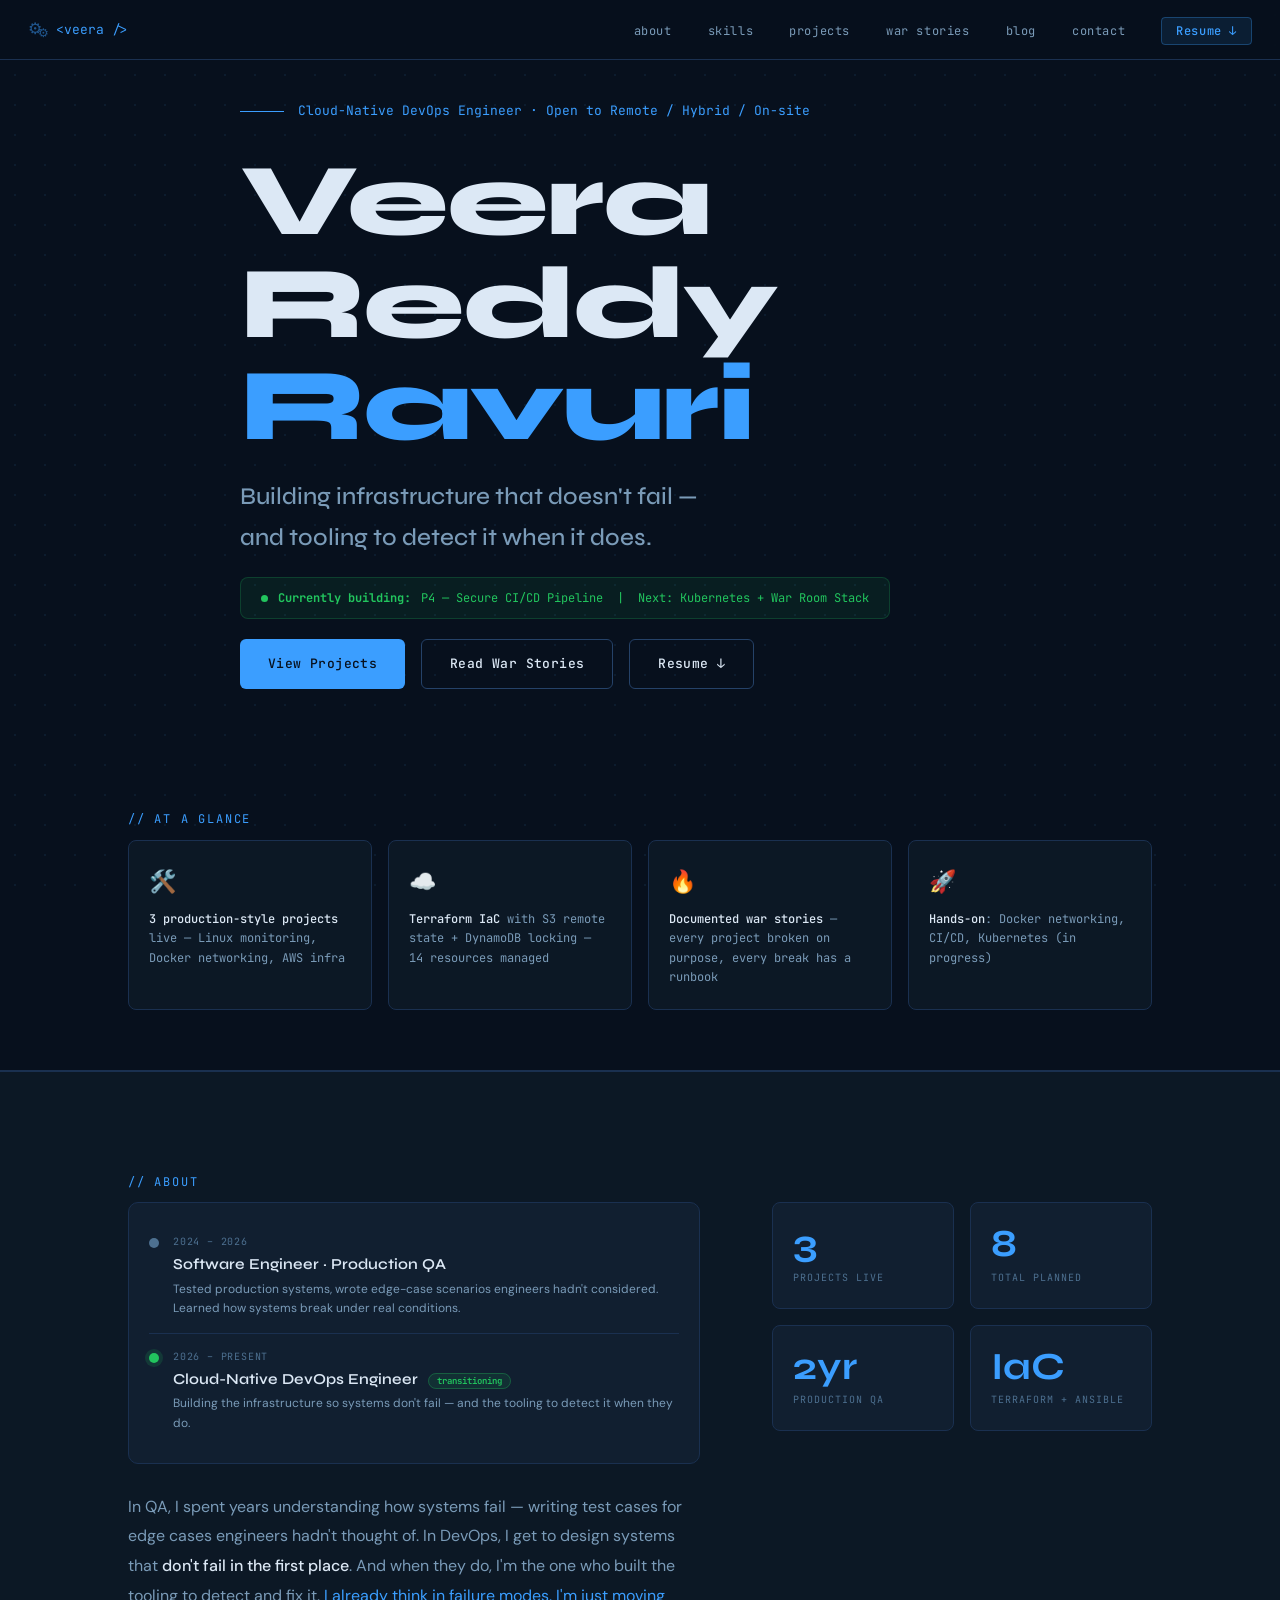
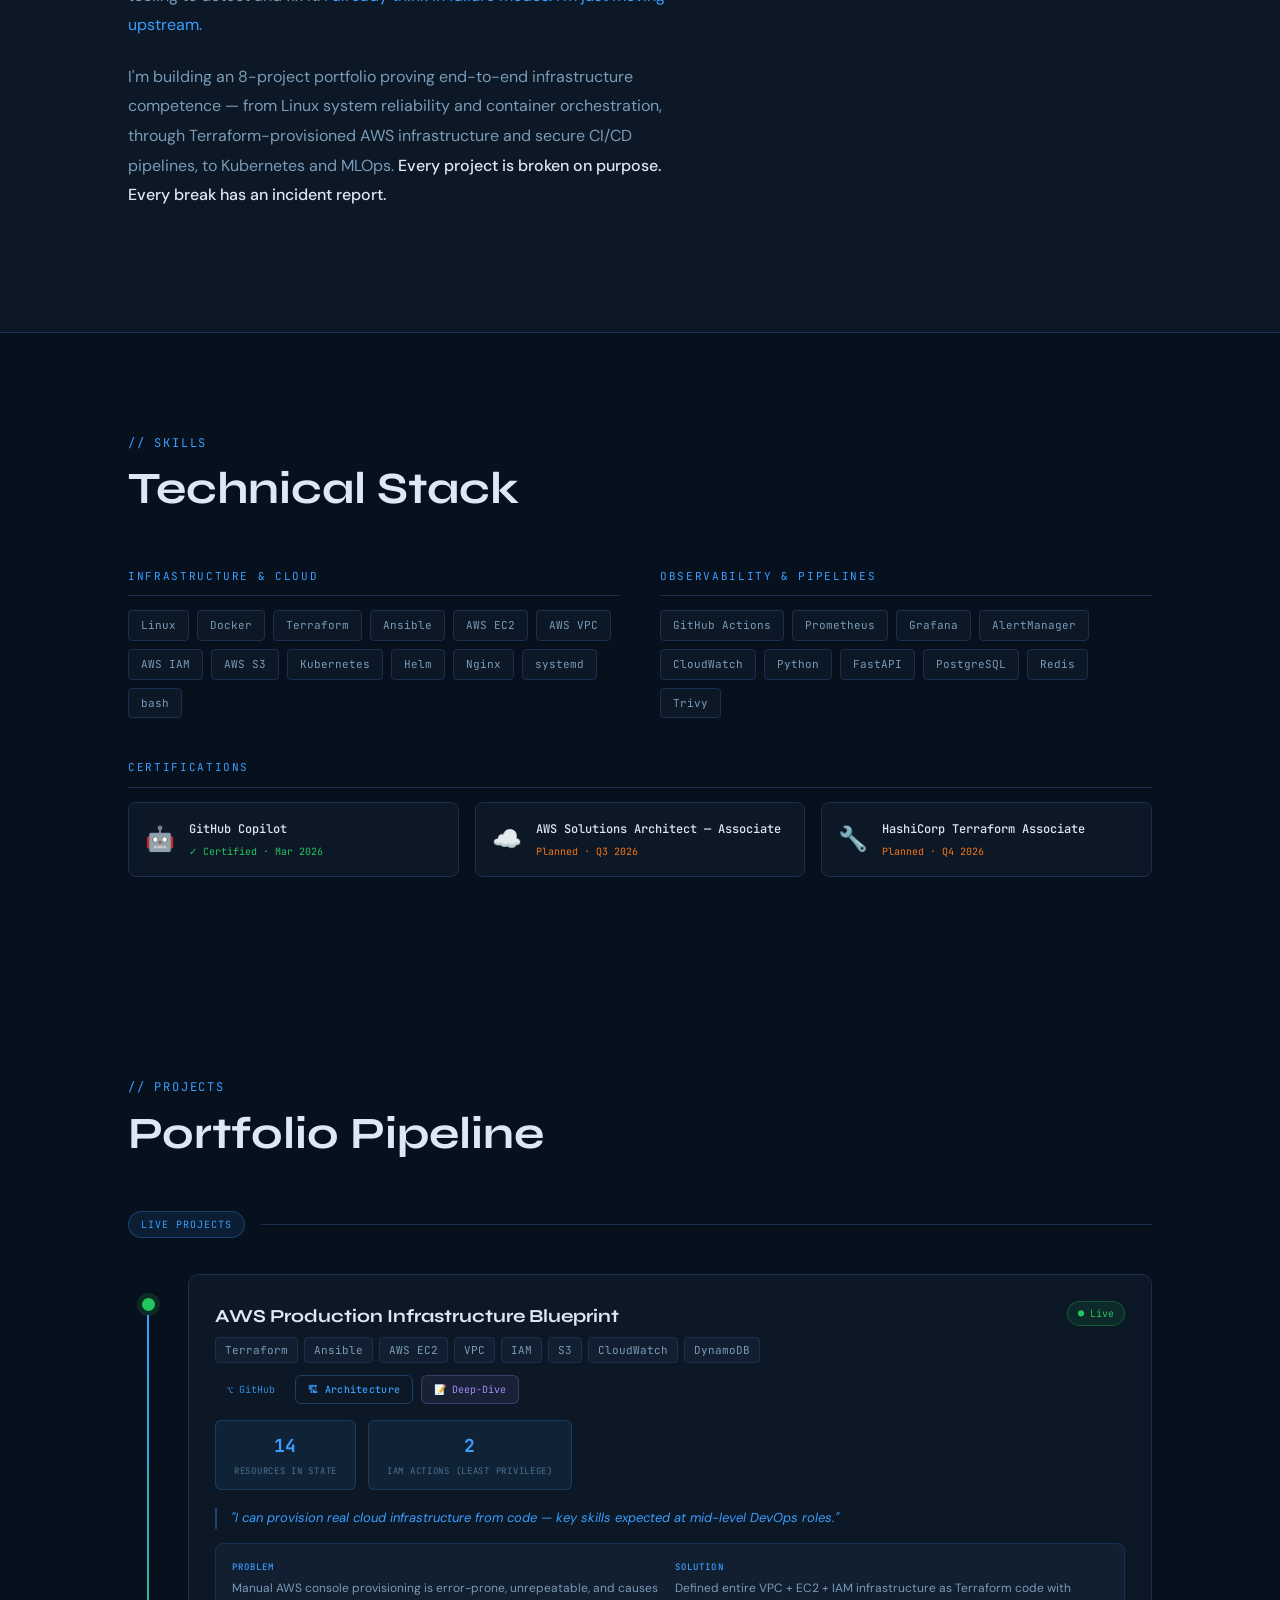
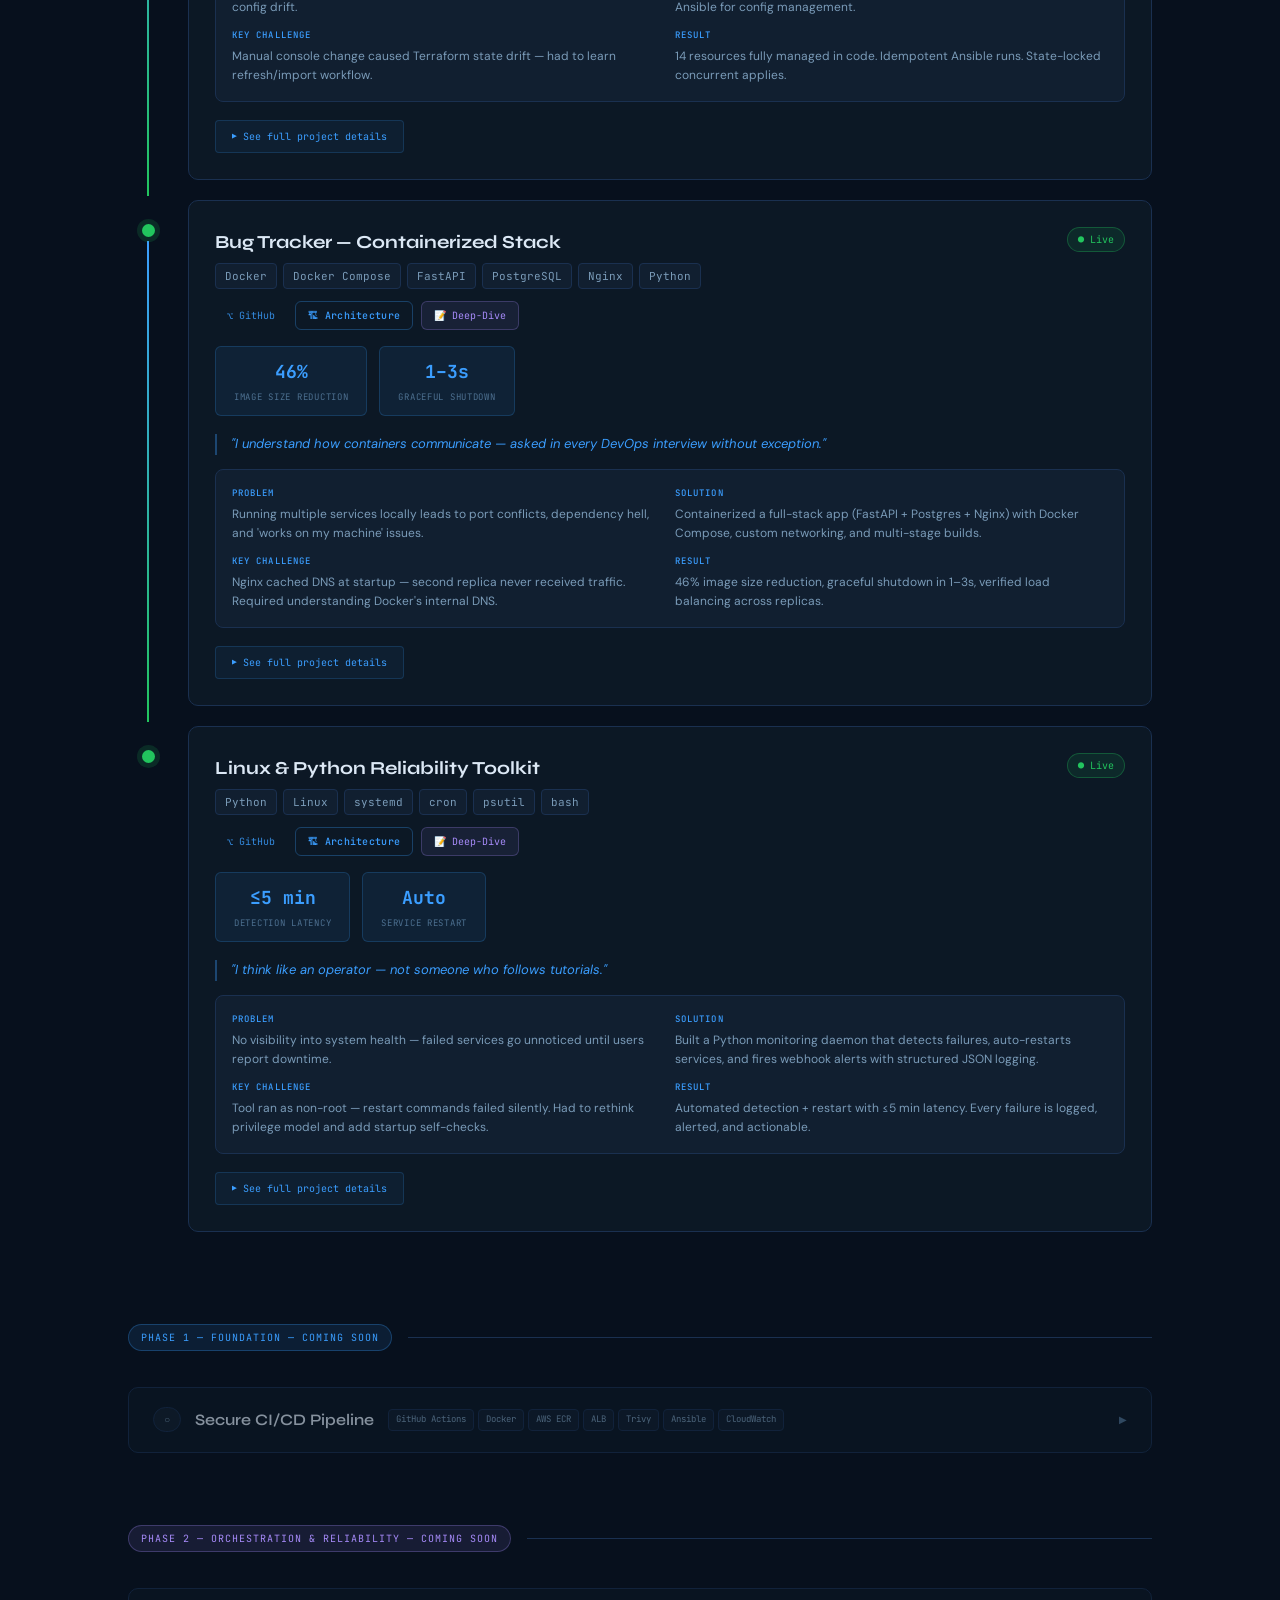
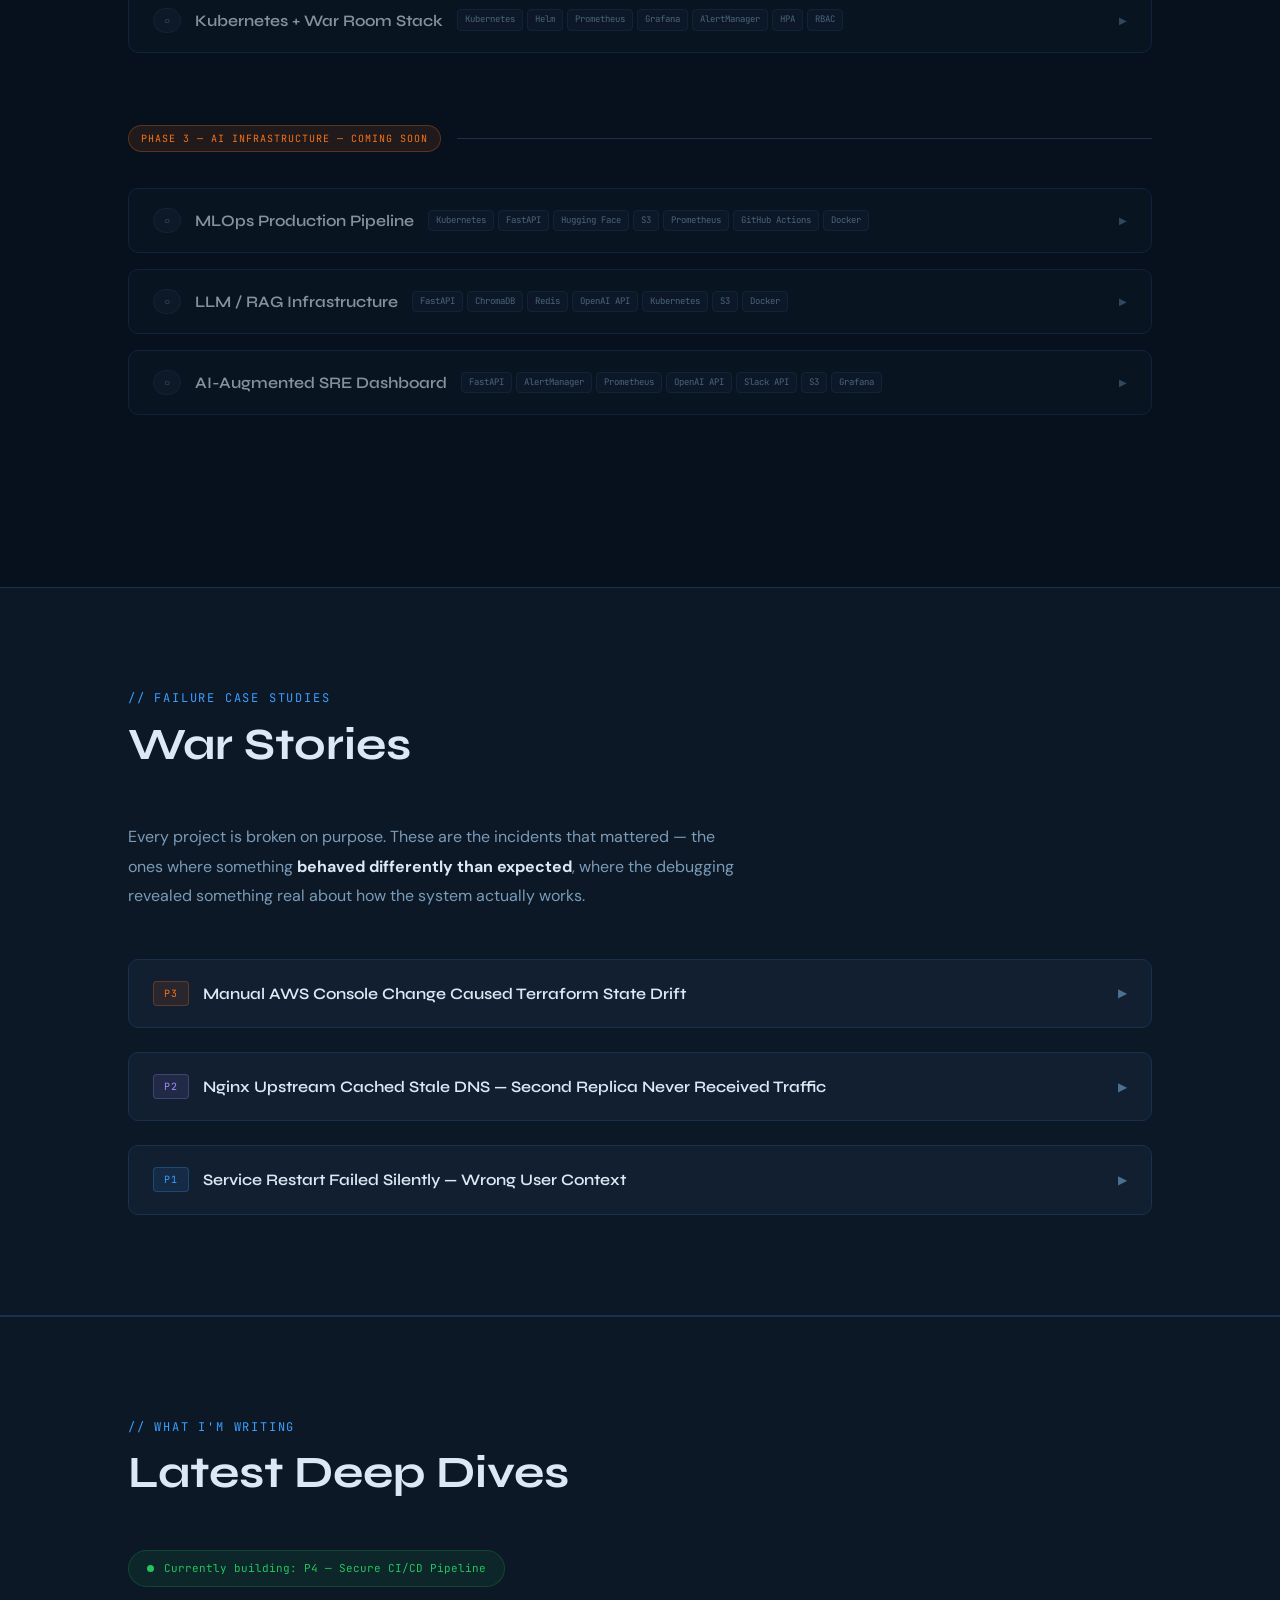
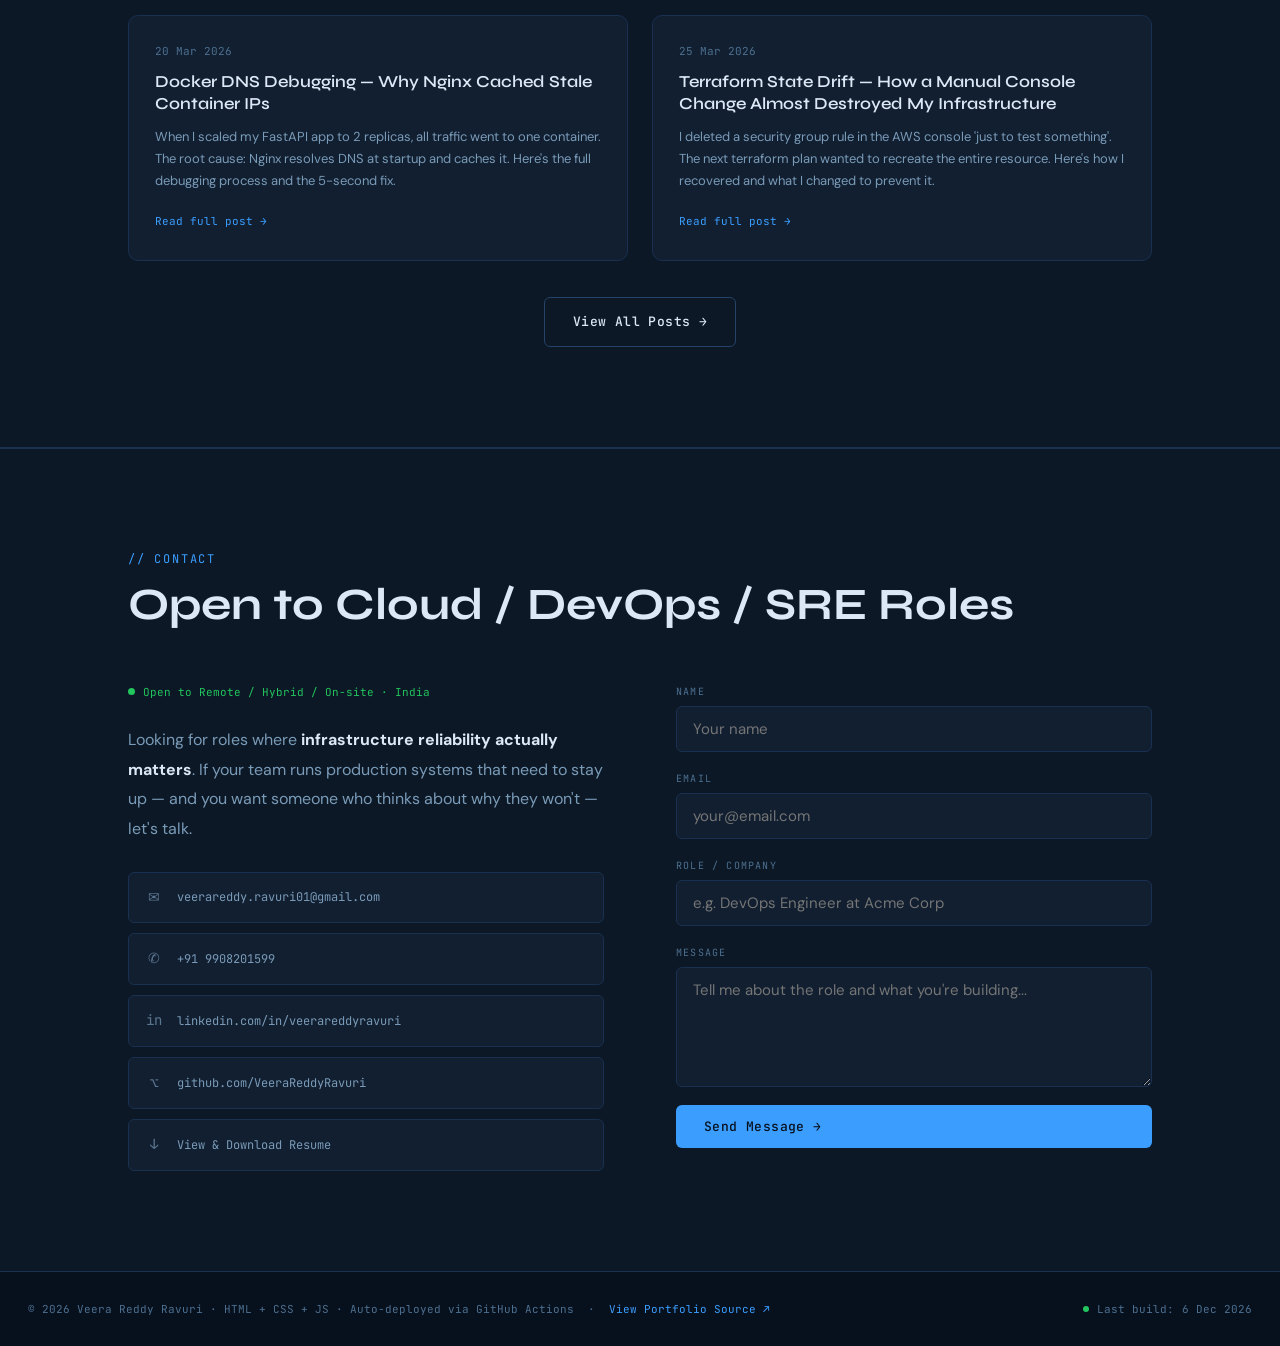
==== commit fa2fe241: "feat: resume page, fix build date injection, fix blog footer and resume link" ====
--- a/index.html
+++ b/index.html
@@ -31,7 +31,7 @@
       <div class="modal-header">
         <span class="modal-title">Resume — Veera Reddy Ravuri</span>
         <div style="display:flex;gap:12px;align-items:center;">
-          <a href="assets/Veera_Reddy_Ravuri_Cloud_DevOps_Resume.pdf" class="btn btn-primary"
+          <a href="assets/Veera_Reddy_Ravuri_Cloud_DevOps_Resume.pdf?v=2" class="btn btn-primary"
             download="Veera_Reddy_Ravuri_Cloud_DevOps_Resume.pdf" style="padding:8px 18px;font-size:11px;">↓ Download
             PDF</a>
           <button class="modal-close" id="resume-modal-close" aria-label="Close">✕</button>
@@ -59,7 +59,8 @@
 
   <!-- ── NAV ───────────────────────────────────────────────────── -->
   <nav>
-    <a href="#hero" class="nav-logo"><span class="logo-gears"><span class="logo-gear">⚙</span><span class="logo-gear logo-gear-2">⚙</span></span>&lt;veera /&gt;</a>
+    <a href="#hero" class="nav-logo"><span class="logo-gears"><span class="logo-gear">⚙</span><span
+          class="logo-gear logo-gear-2">⚙</span></span>&lt;veera /&gt;</a>
     <button class="hamburger" id="hamburger" aria-label="Menu">
       <span></span><span></span><span></span>
     </button>
@@ -70,7 +71,7 @@
       <li><a href="#incidents">war stories</a></li>
       <li><a href="blog.html">blog</a></li>
       <li><a href="#contact">contact</a></li>
-      <li><a href="#" class="nav-resume-btn" onclick="openResume(event)">Resume ↓</a></li>
+      <li><a href="resume.html" class="nav-resume-btn">Resume ↓</a></li>
     </ul>
   </nav>
 
@@ -90,7 +91,7 @@
         <div class="hero-ctas">
           <a href="#projects" class="btn btn-primary">View Projects</a>
           <a href="#incidents" class="btn btn-outline">Read War Stories</a>
-          <a href="#" class="btn btn-outline" onclick="openResume(event)">Resume ↓</a>
+          <a href="resume.html" class="btn btn-outline">Resume ↓</a>
         </div>
       </div>
     </div>
@@ -315,8 +316,8 @@
             <a href="https://github.com/VeeraReddyRavuri" class="c-link" target="_blank" rel="noopener">
               <span class="c-link-icon">⌥</span> github.com/VeeraReddyRavuri
             </a>
-            <a href="#" class="c-link" onclick="openResume(event)">
-              <span class="c-link-icon">↓</span> View & Download Resume (PDF)
+            <a href="resume.html" class="c-link">
+              <span class="c-link-icon">↓</span> View & Download Resume
             </a>
           </div>
         </div>
--- a/style.css
+++ b/style.css
@@ -2306,4 +2306,64 @@
   .highlights-grid {
     grid-template-columns: 1fr;
   }
+}
+
+/* ── MOBILE OVERFLOW FIXES ────────────────────────────────── */
+body {
+  overflow-x: clip;
+}
+
+.arch-preview {
+  overflow: hidden;
+}
+
+.arch-preview svg {
+  min-width: unset;
+  width: 100%;
+}
+
+.pipeline-item {
+  min-width: 0;
+}
+
+.project-card {
+  min-width: 0;
+  width: 100%;
+}
+
+@media (max-width: 600px) {
+  .pipeline-item {
+    grid-template-columns: 24px 1fr;
+    gap: 0 12px;
+  }
+
+  .card-metrics {
+    display: grid;
+    grid-template-columns: 1fr 1fr;
+  }
+
+  .metric-divider {
+    display: none;
+  }
+
+  .hero-metrics {
+    flex-wrap: wrap;
+  }
+
+  .hero-metric-badge {
+    flex: 1;
+    min-width: 80px;
+  }
+
+  .quick-summary {
+    grid-template-columns: 1fr;
+  }
+
+  .card-links-bar {
+    flex-wrap: wrap;
+  }
+
+  .card-top {
+    flex-wrap: wrap;
+  }
 }
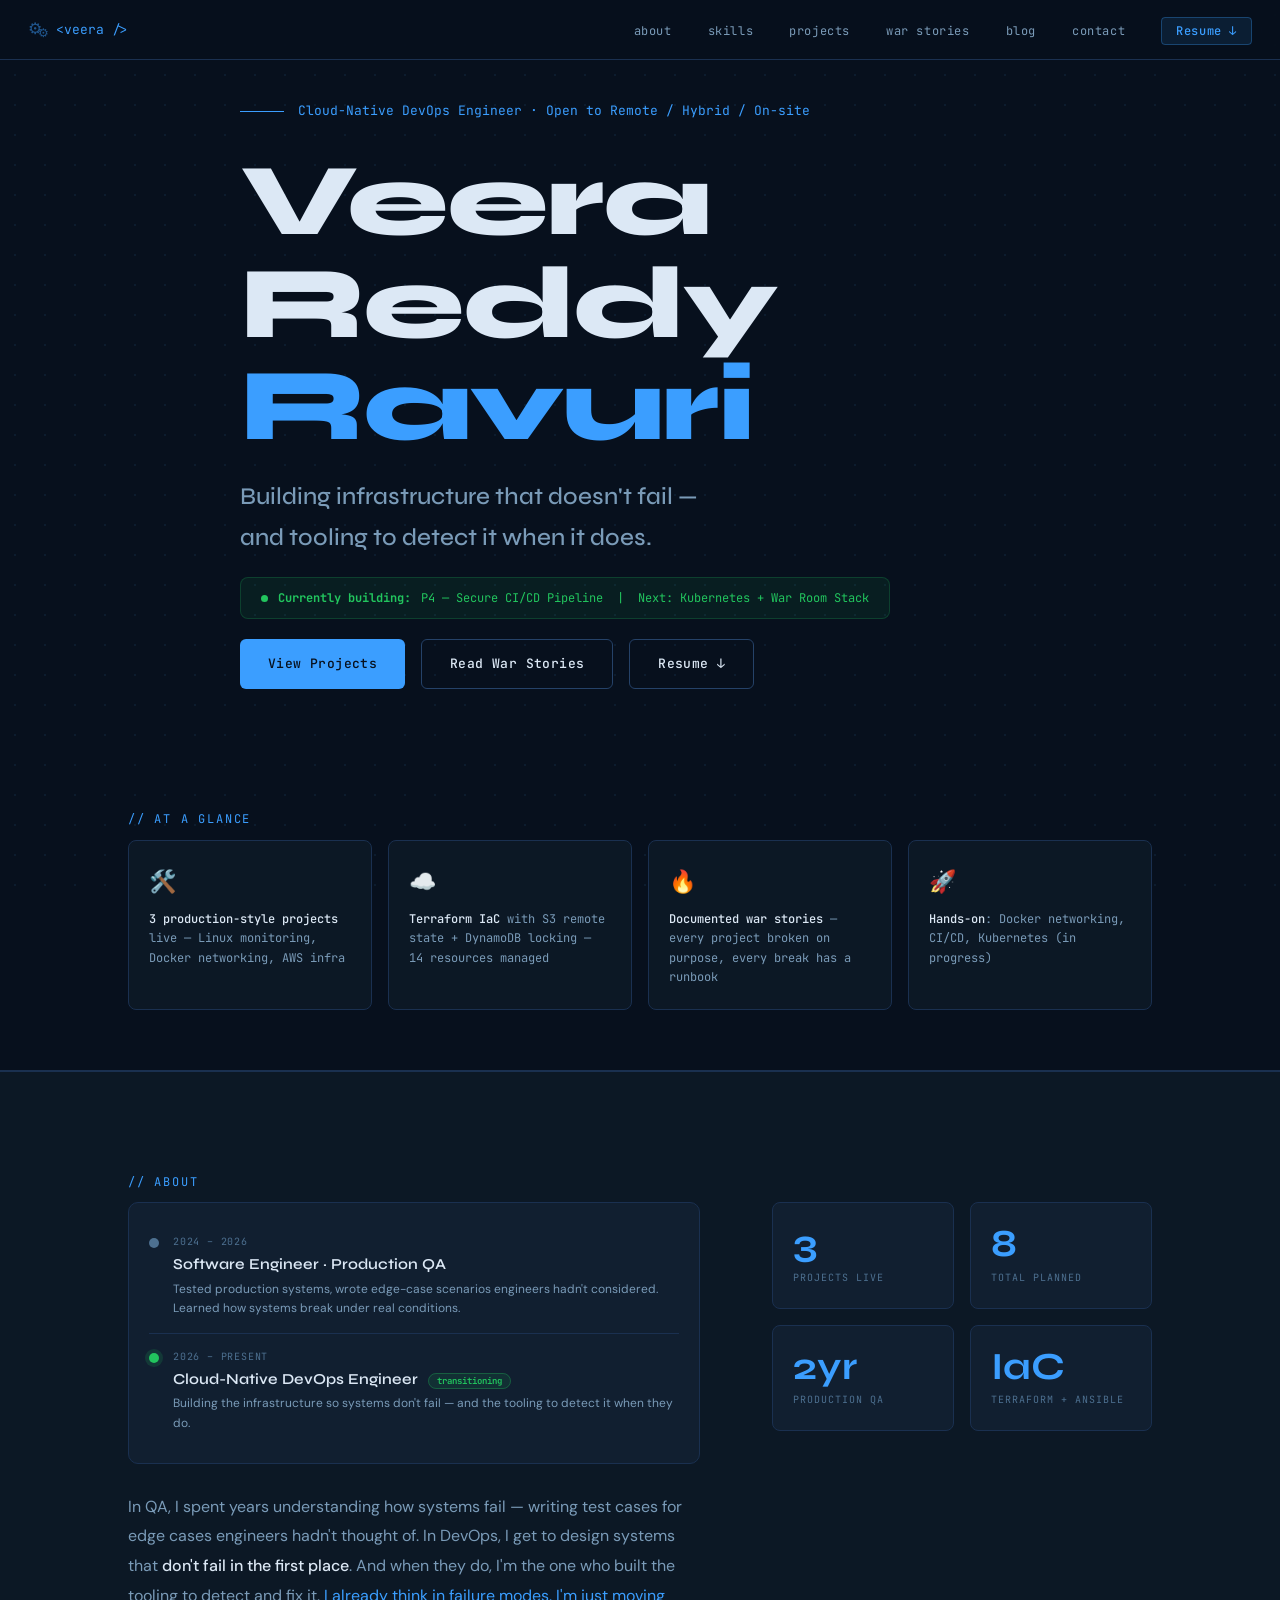
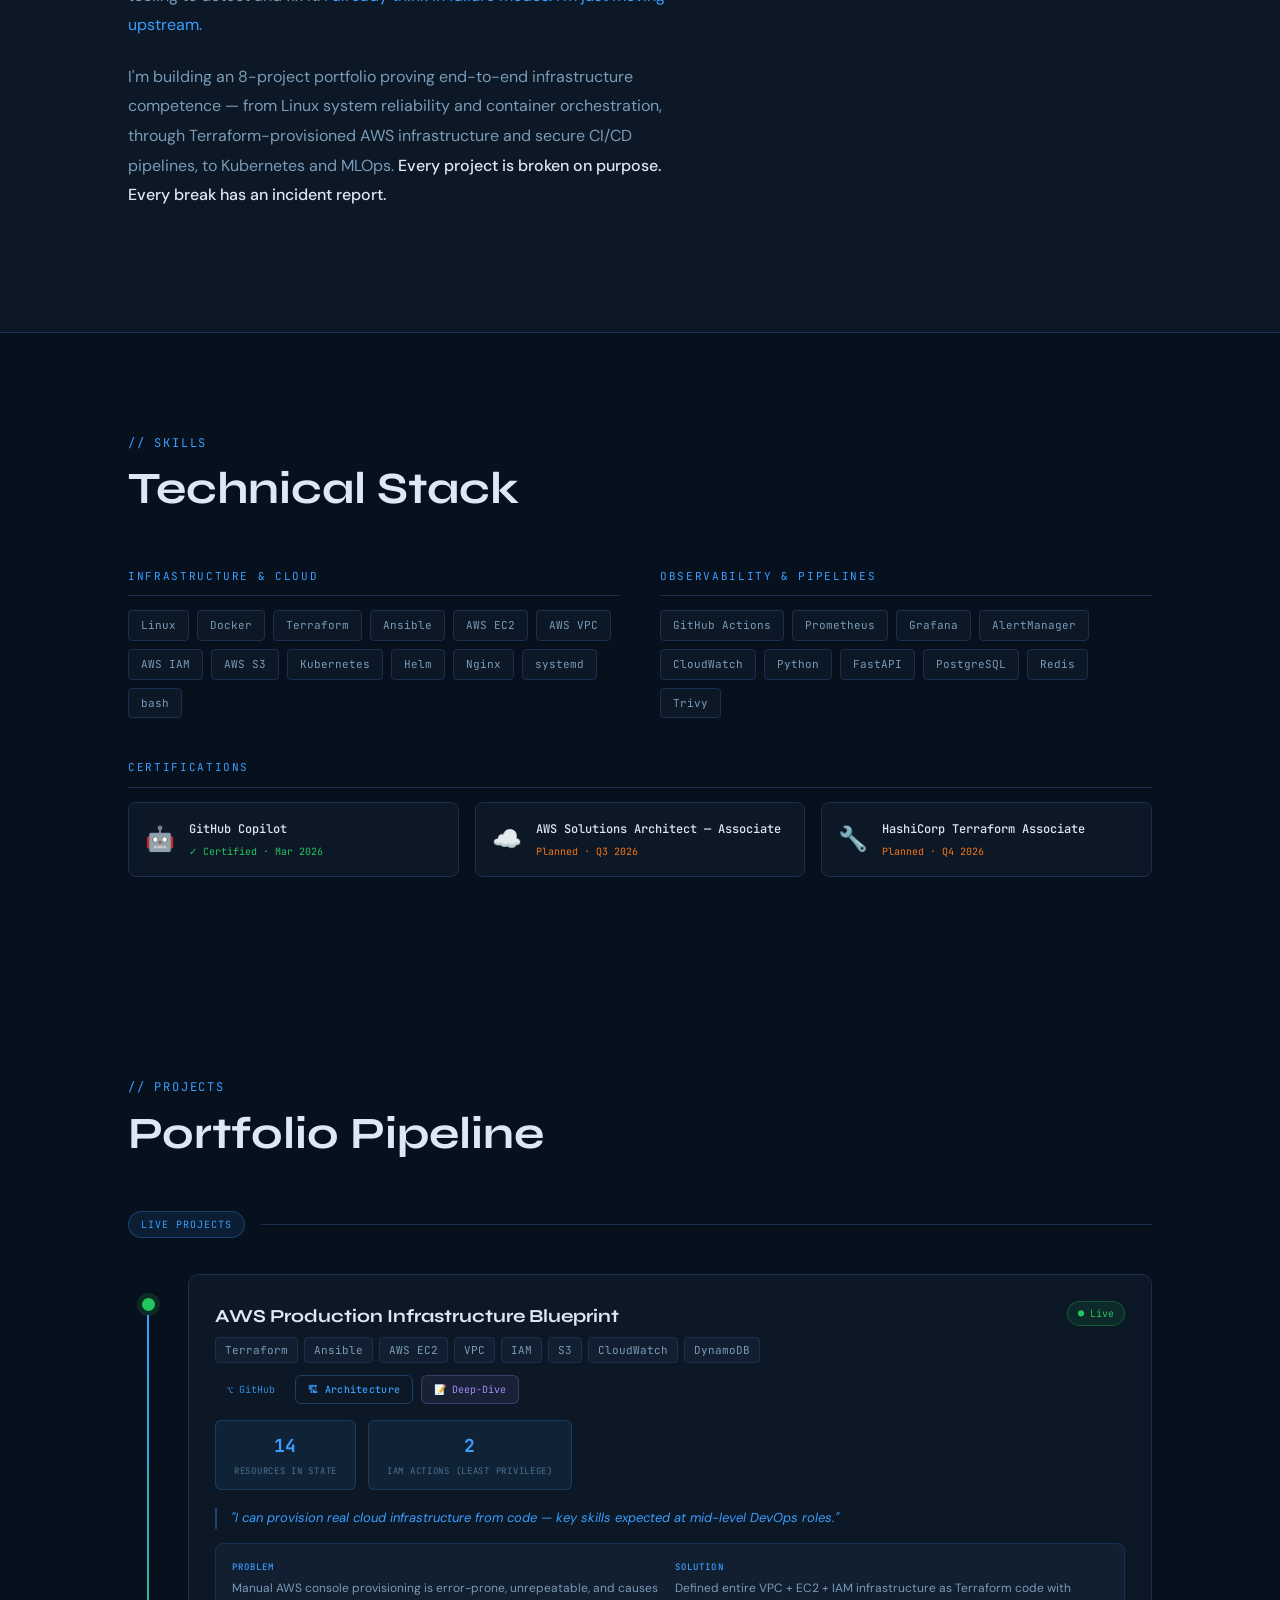
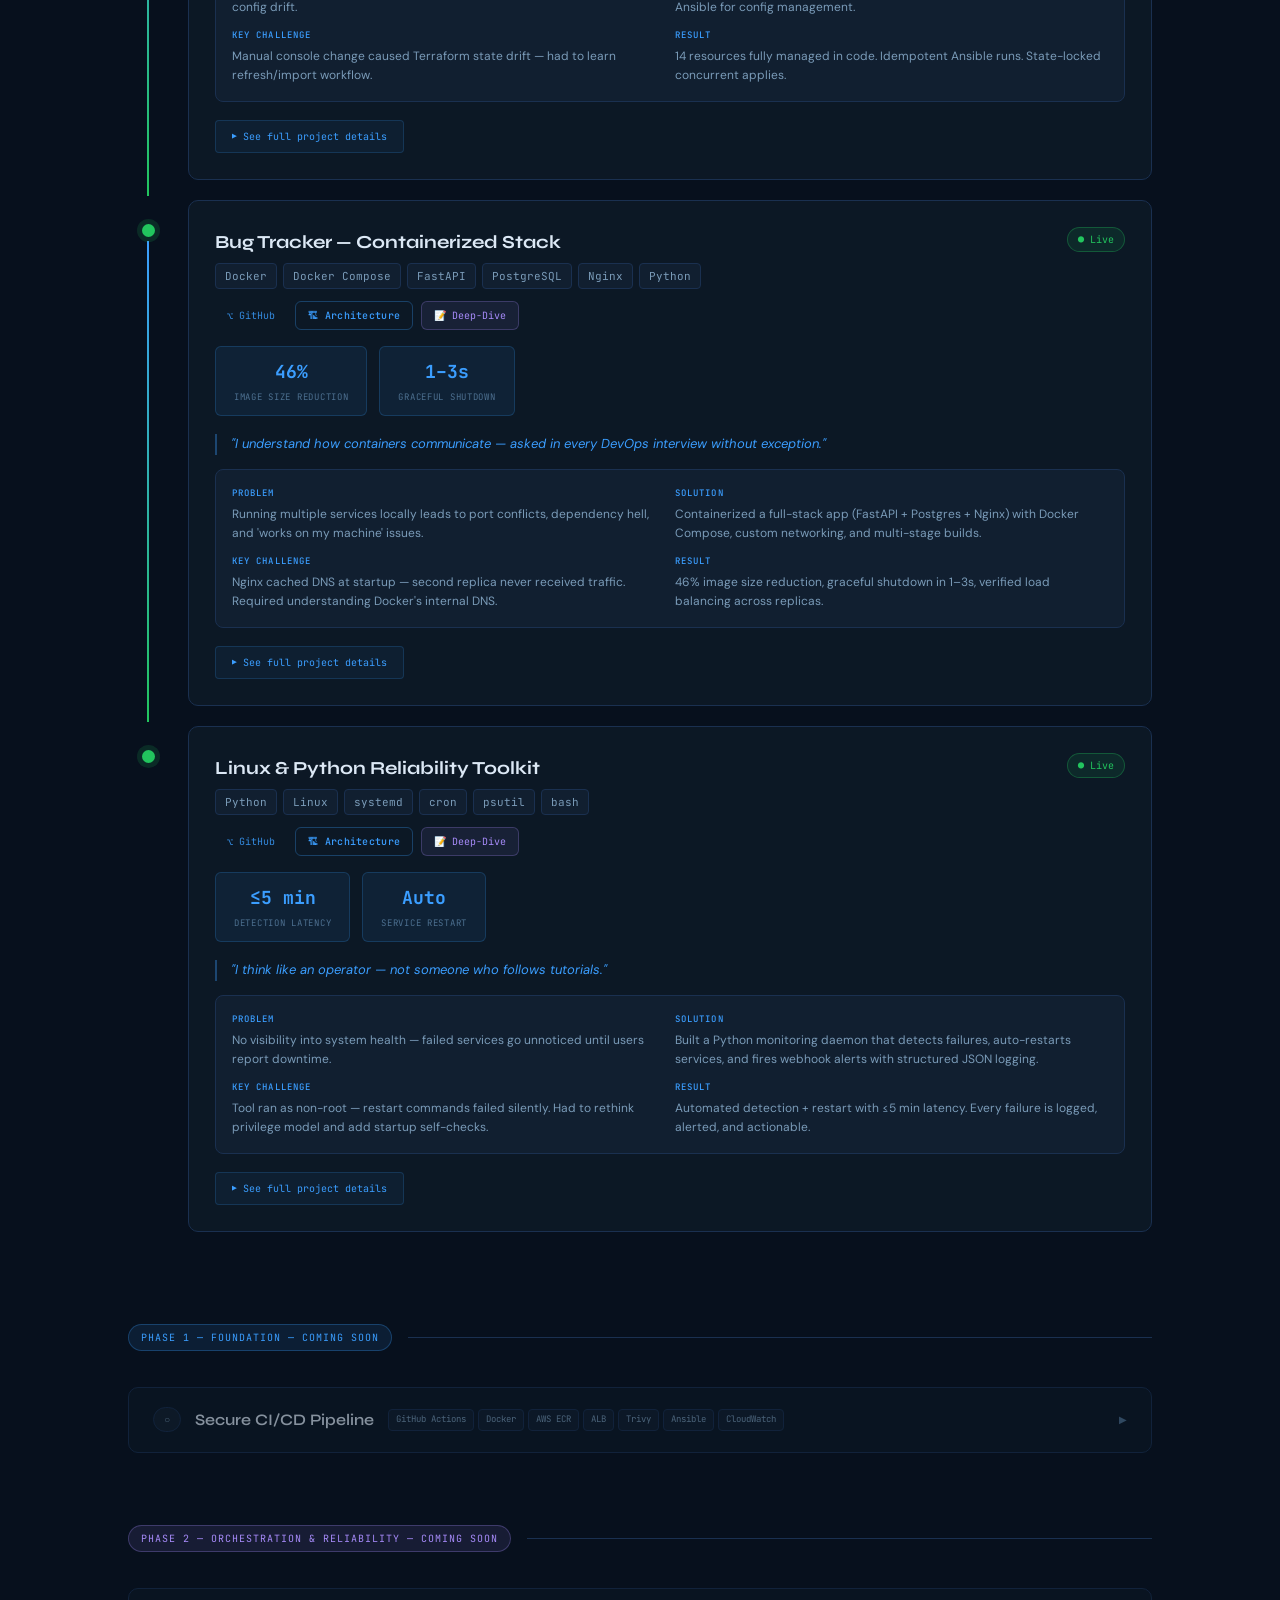
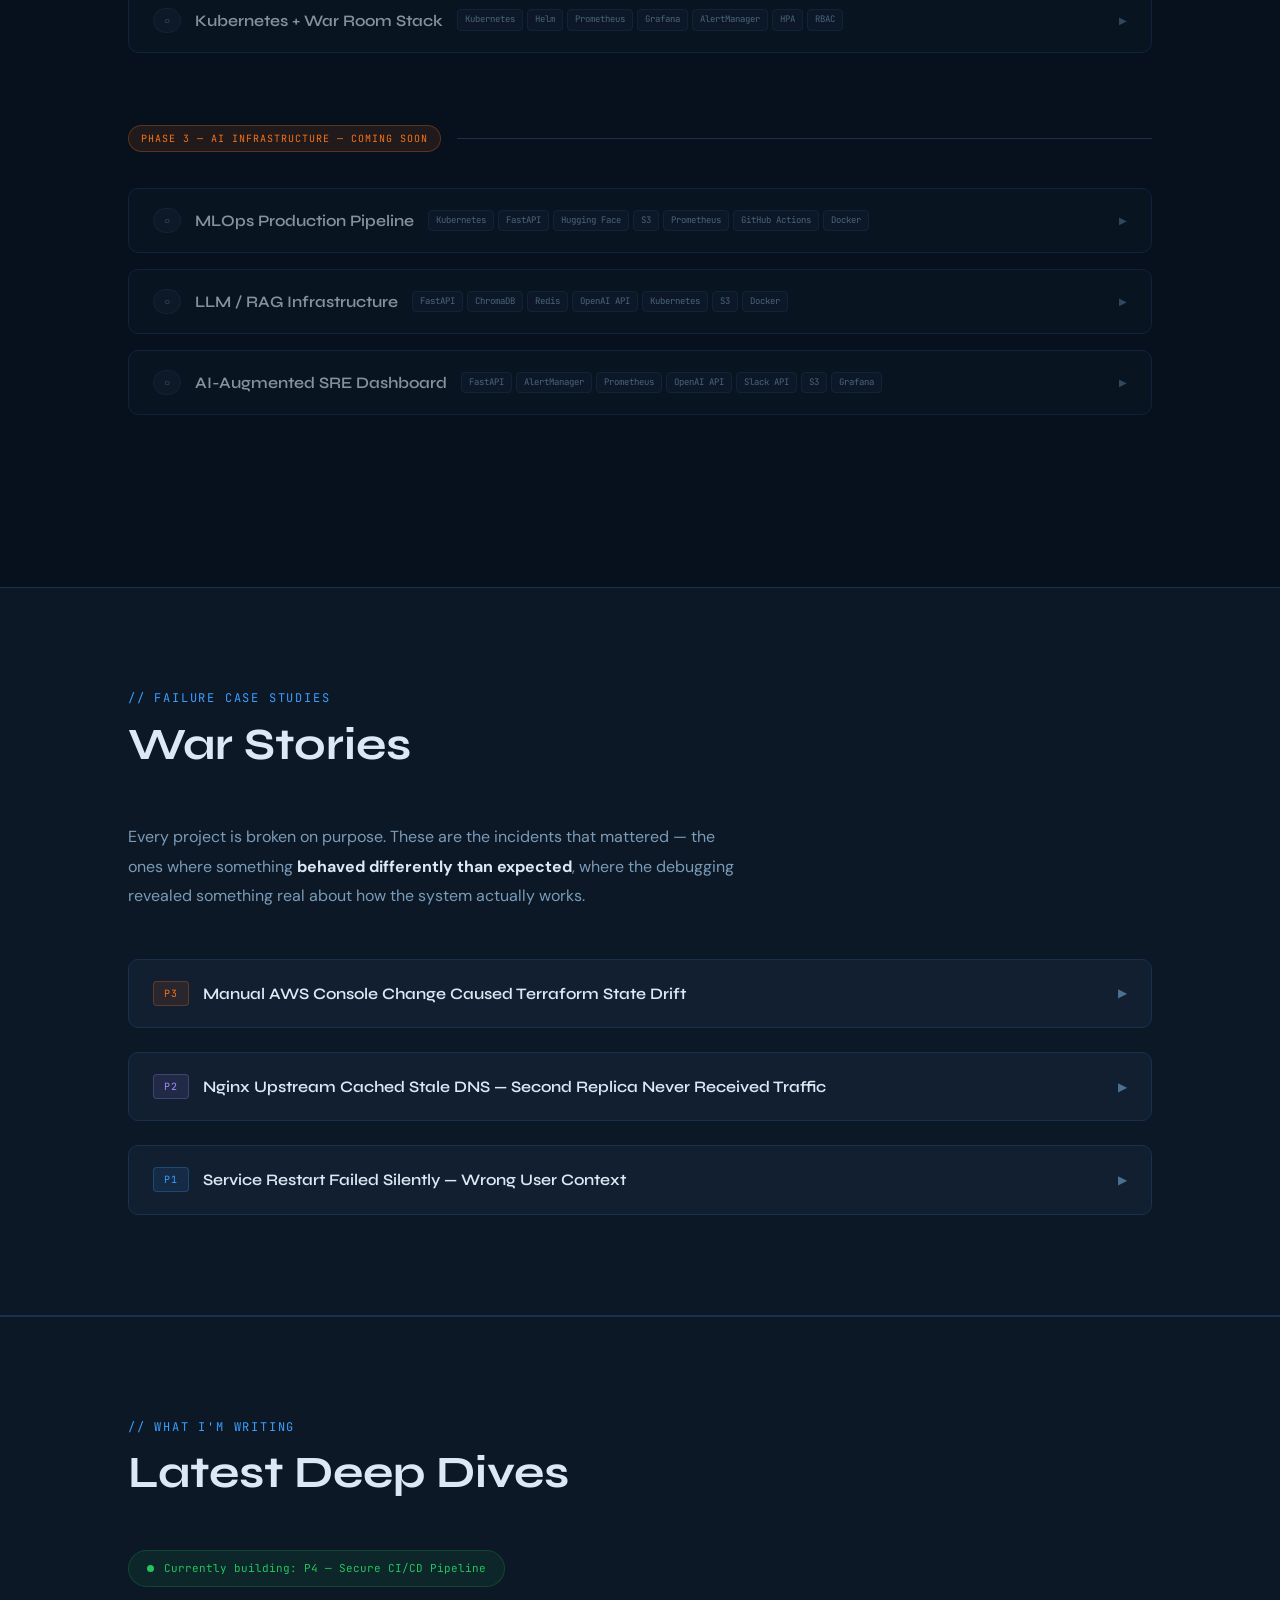
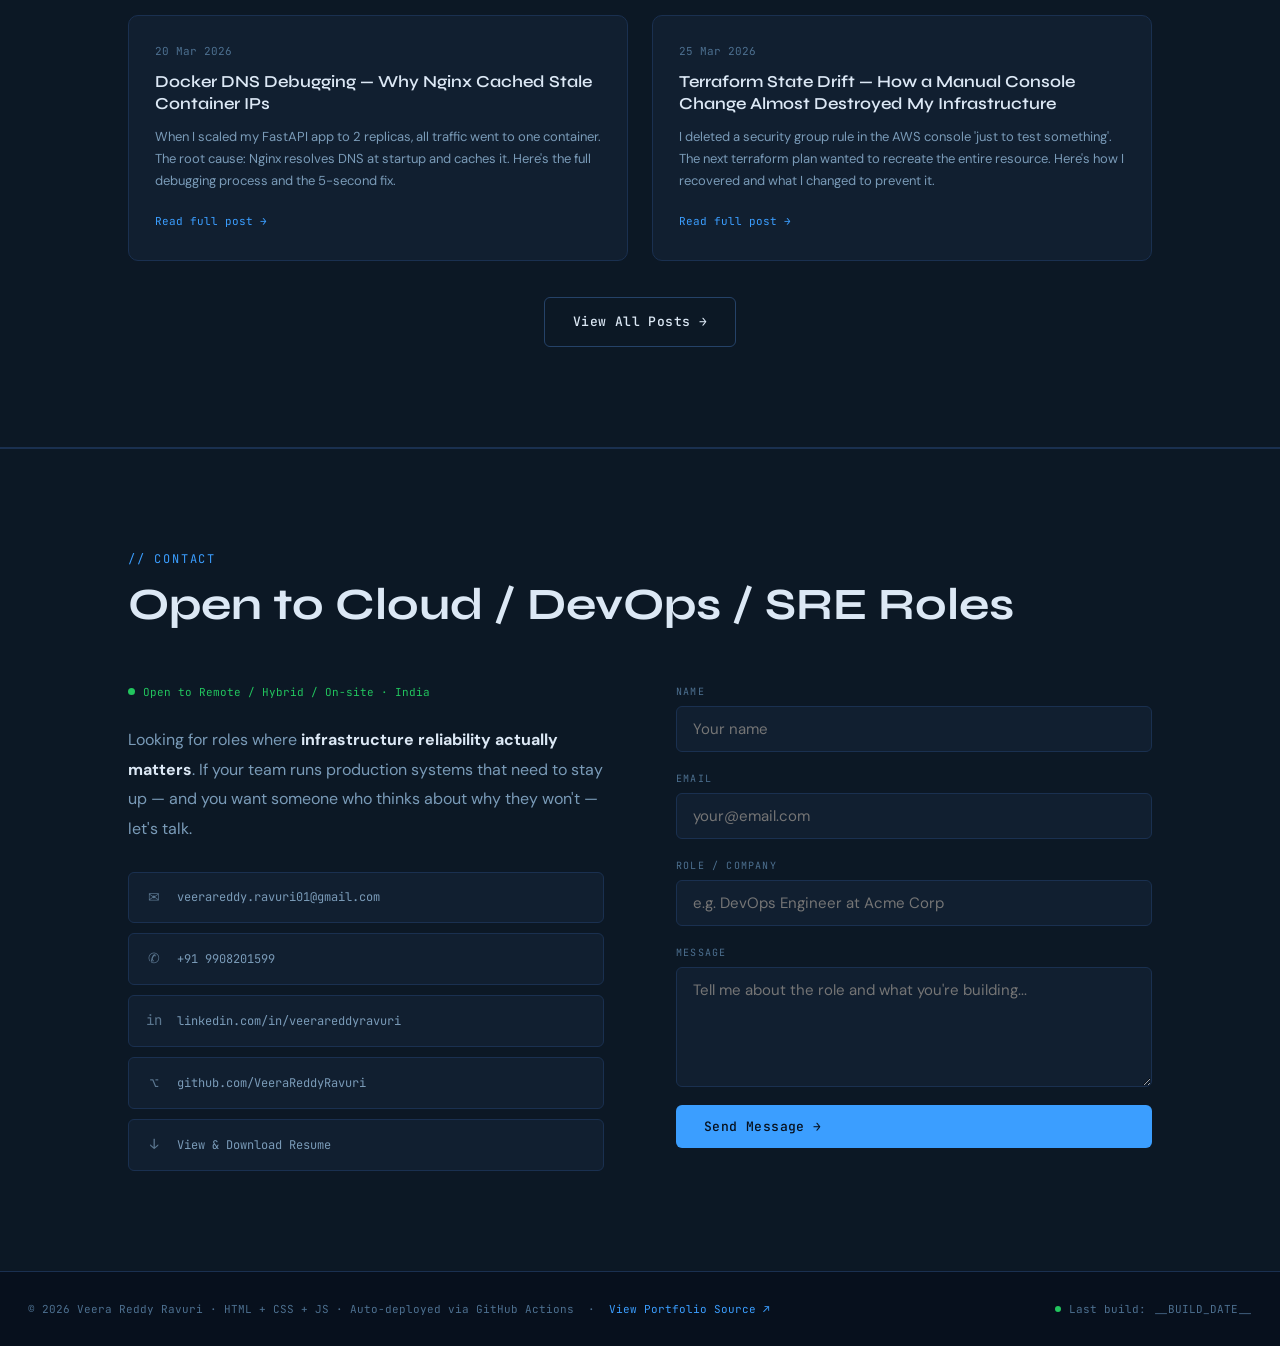
==== commit d94b354e: "fix: build date issue" ====
--- a/index.html
+++ b/index.html
@@ -354,7 +354,7 @@
     </div>
     <div class="footer-right">
       <div class="deploy-dot"></div>
-      Last build: <span id="build-date"></span>
+      Last build: <span id="build-date">__BUILD_DATE__</span>
     </div>
   </footer>
 
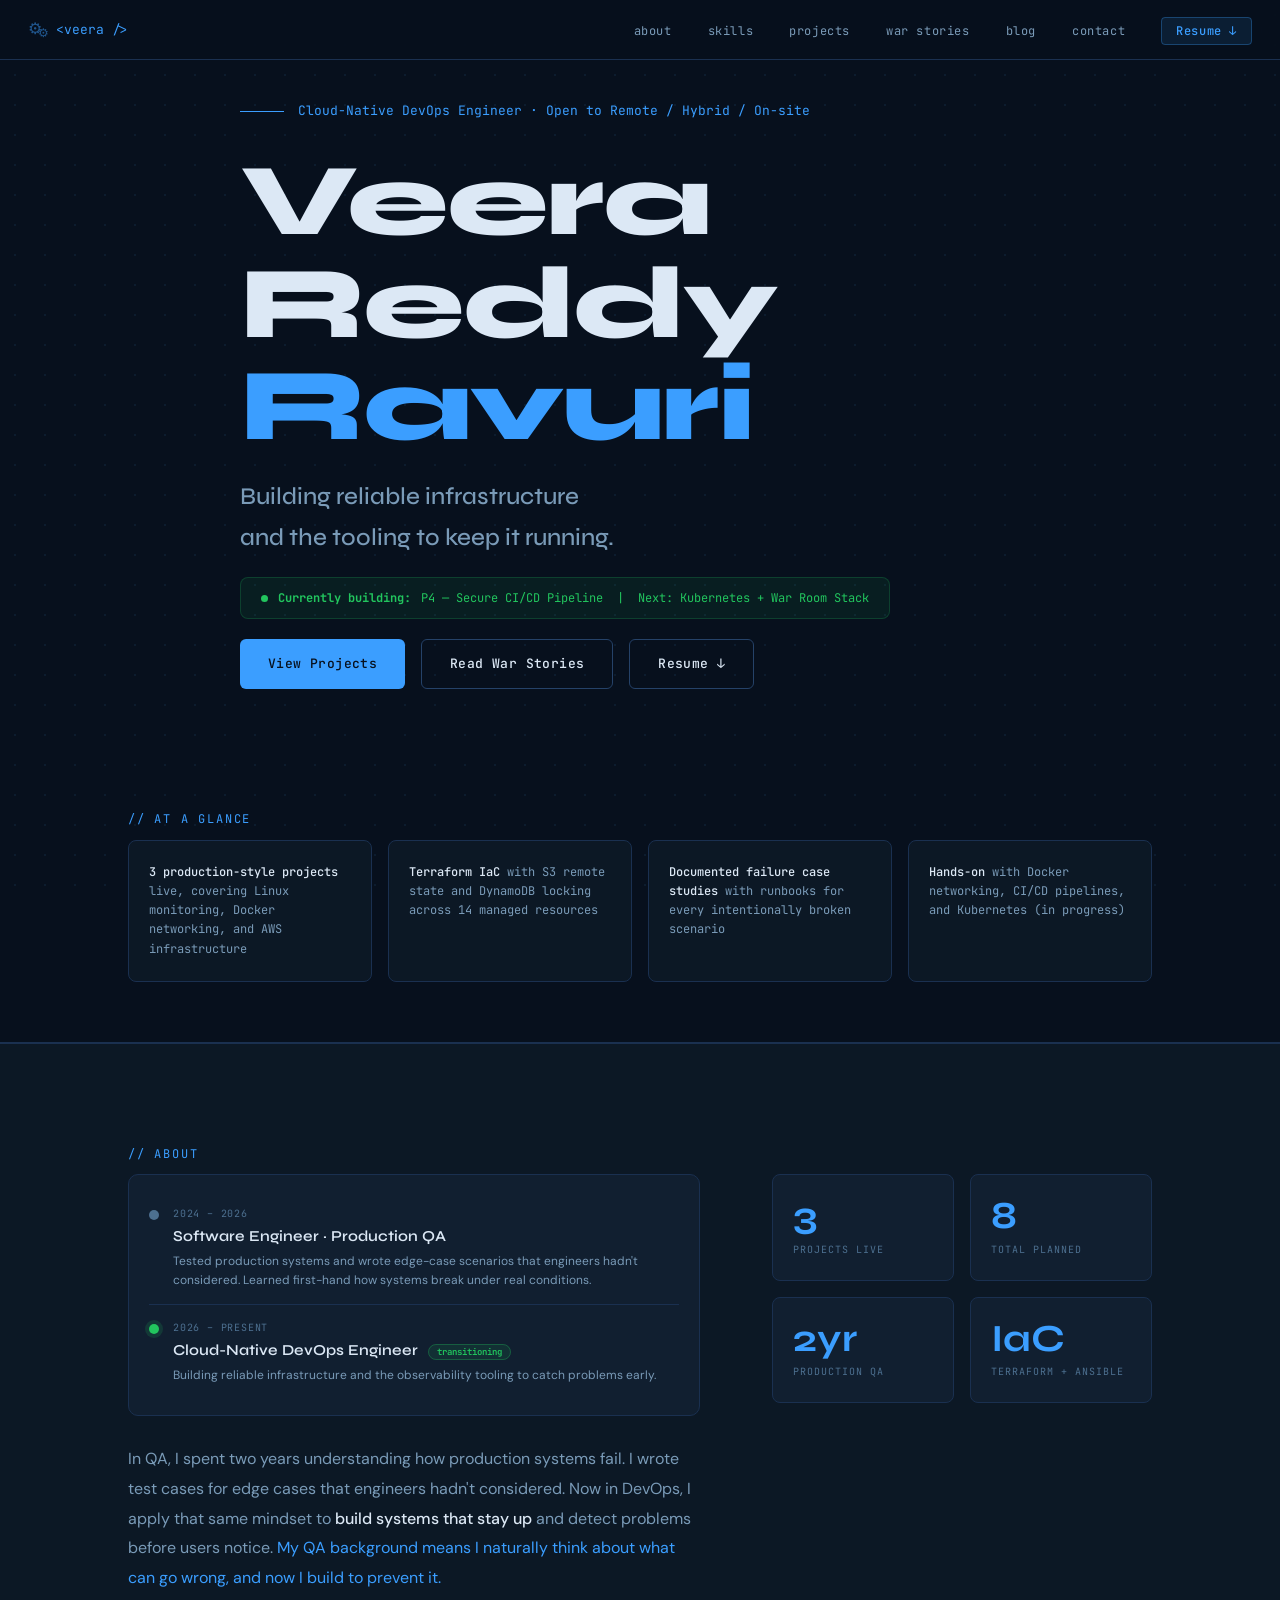
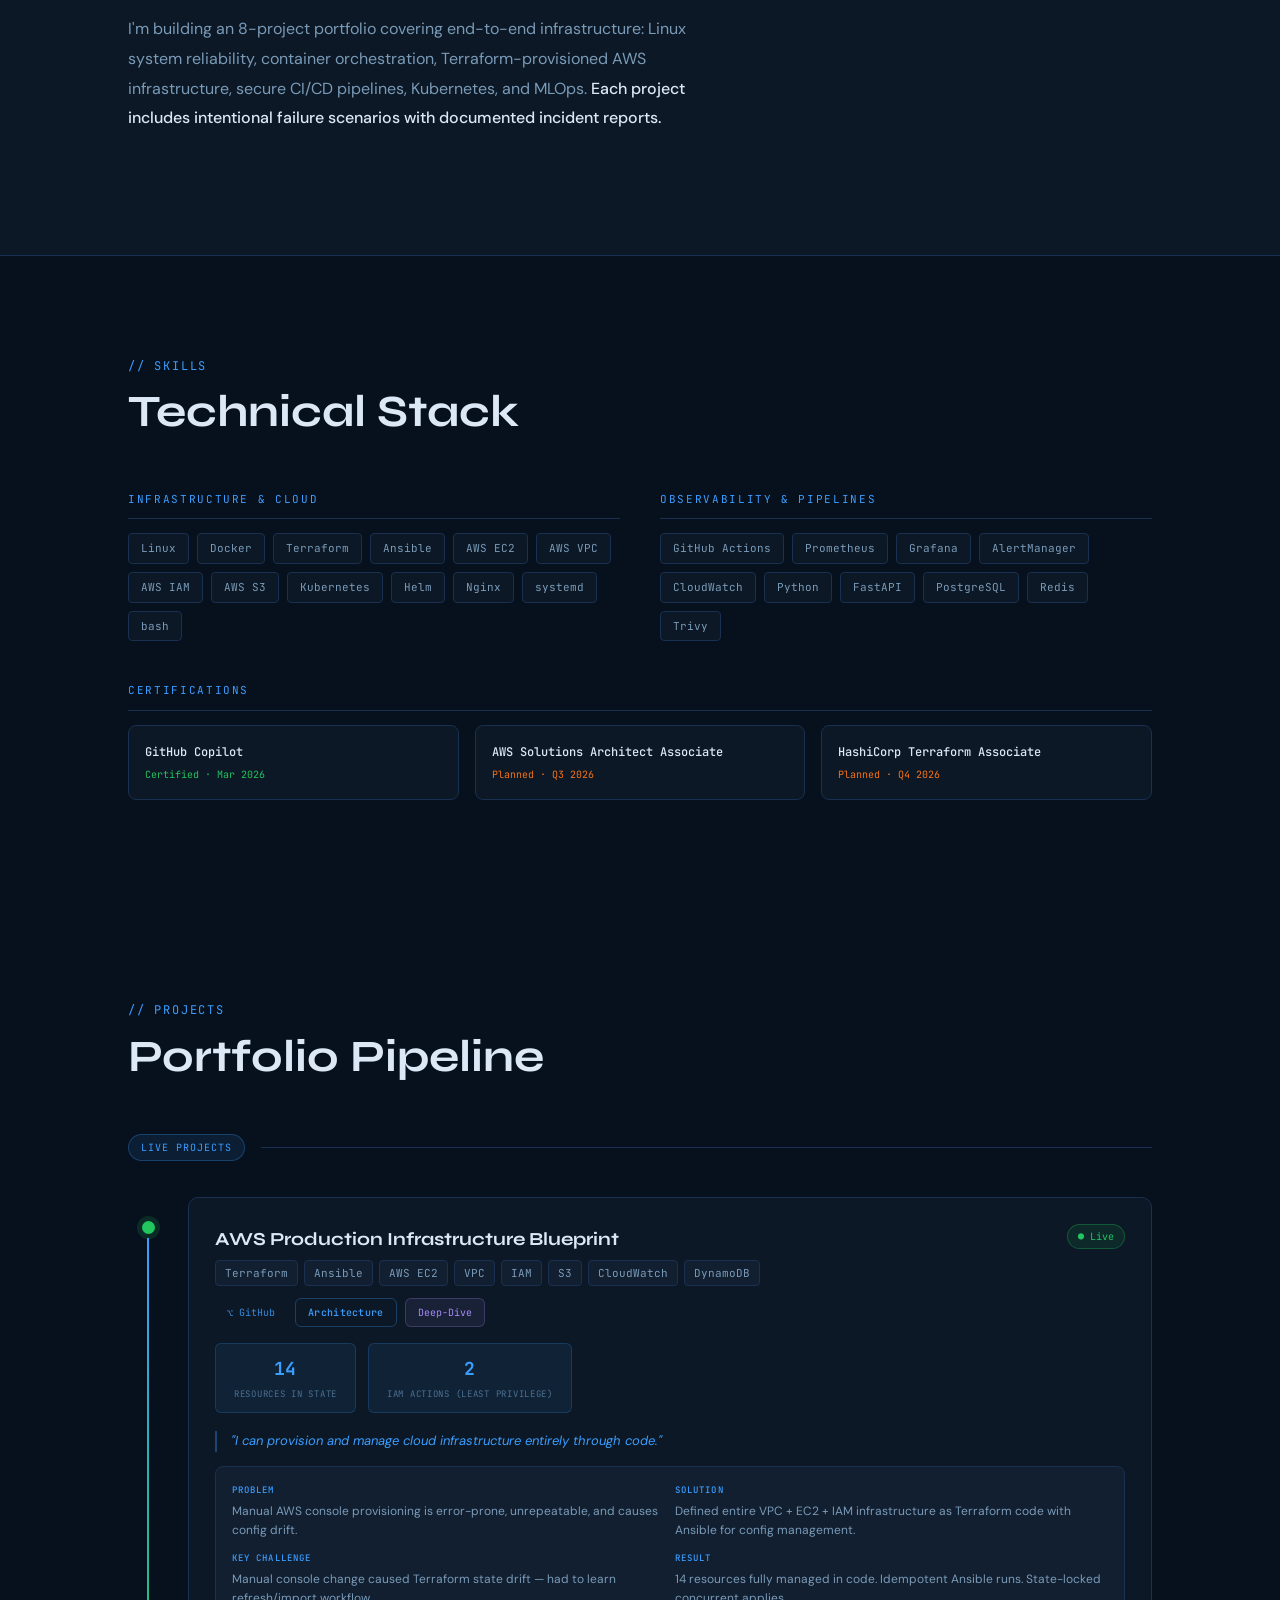
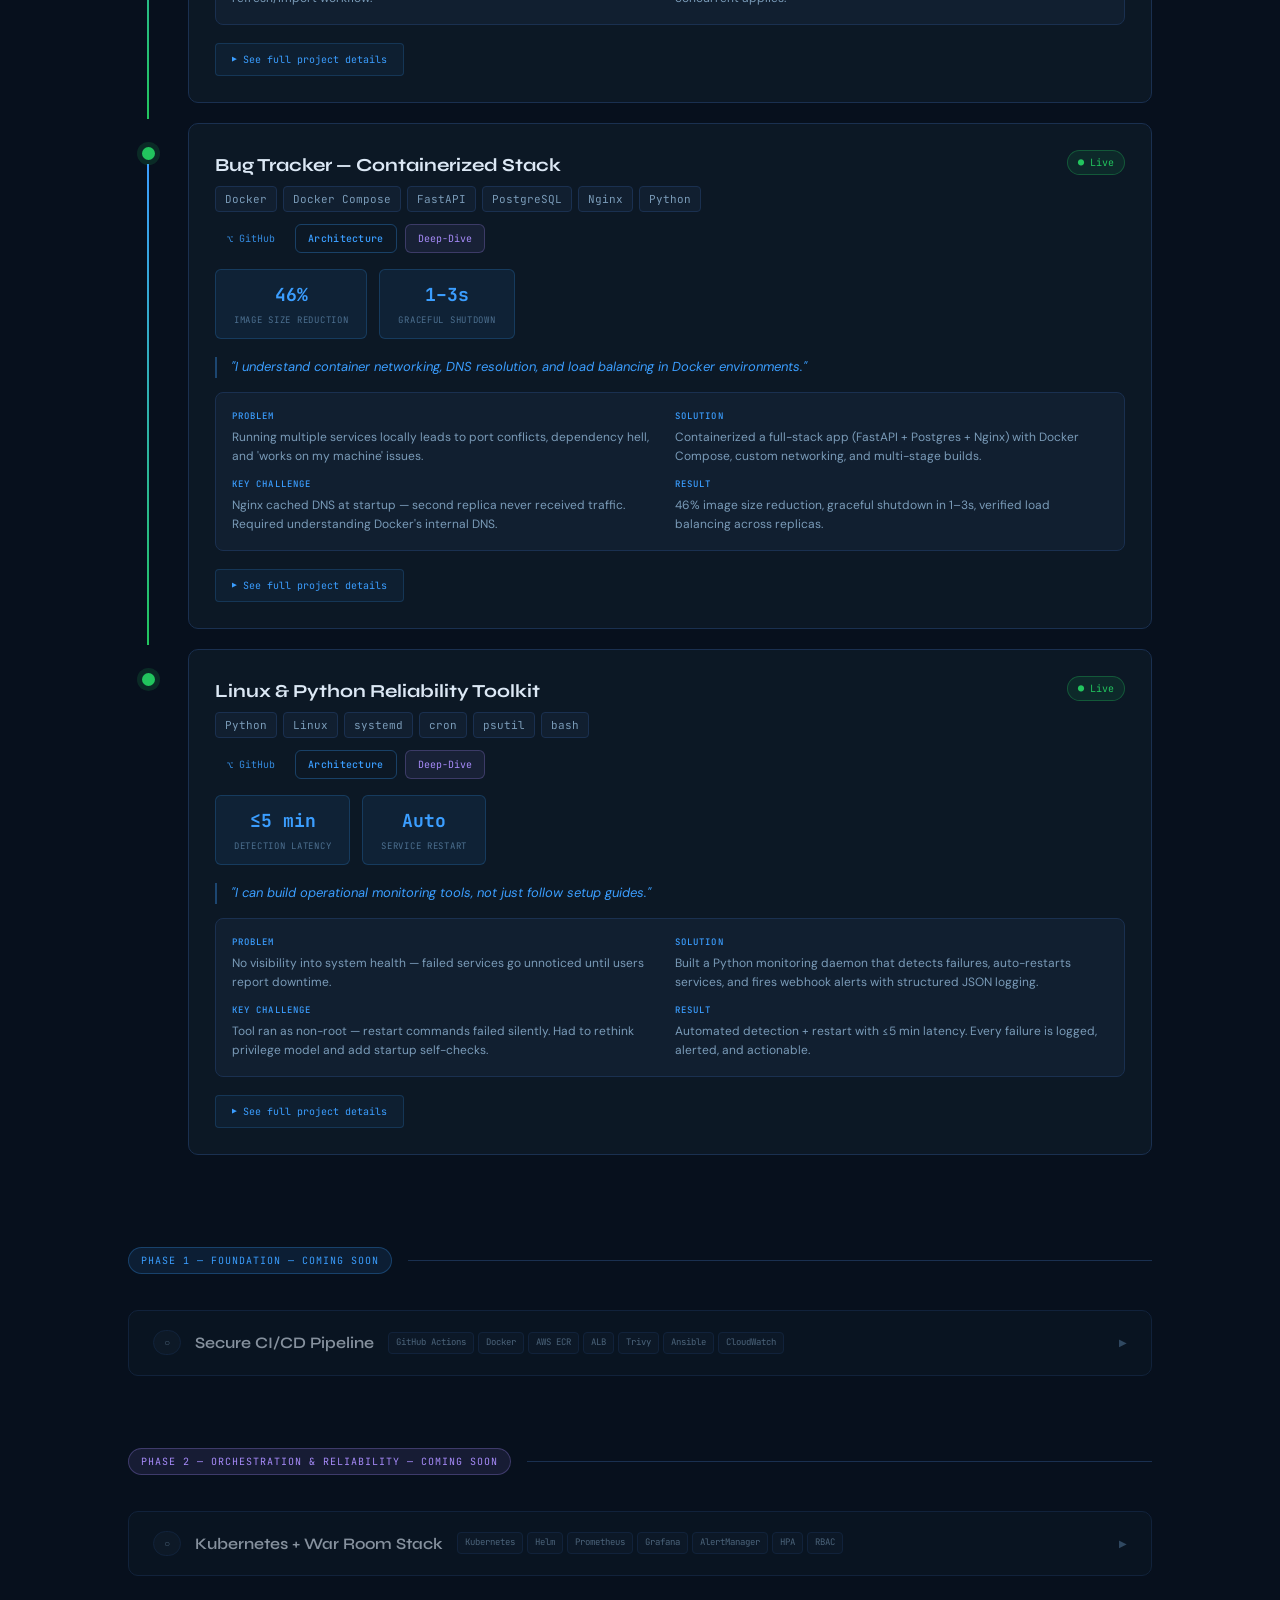
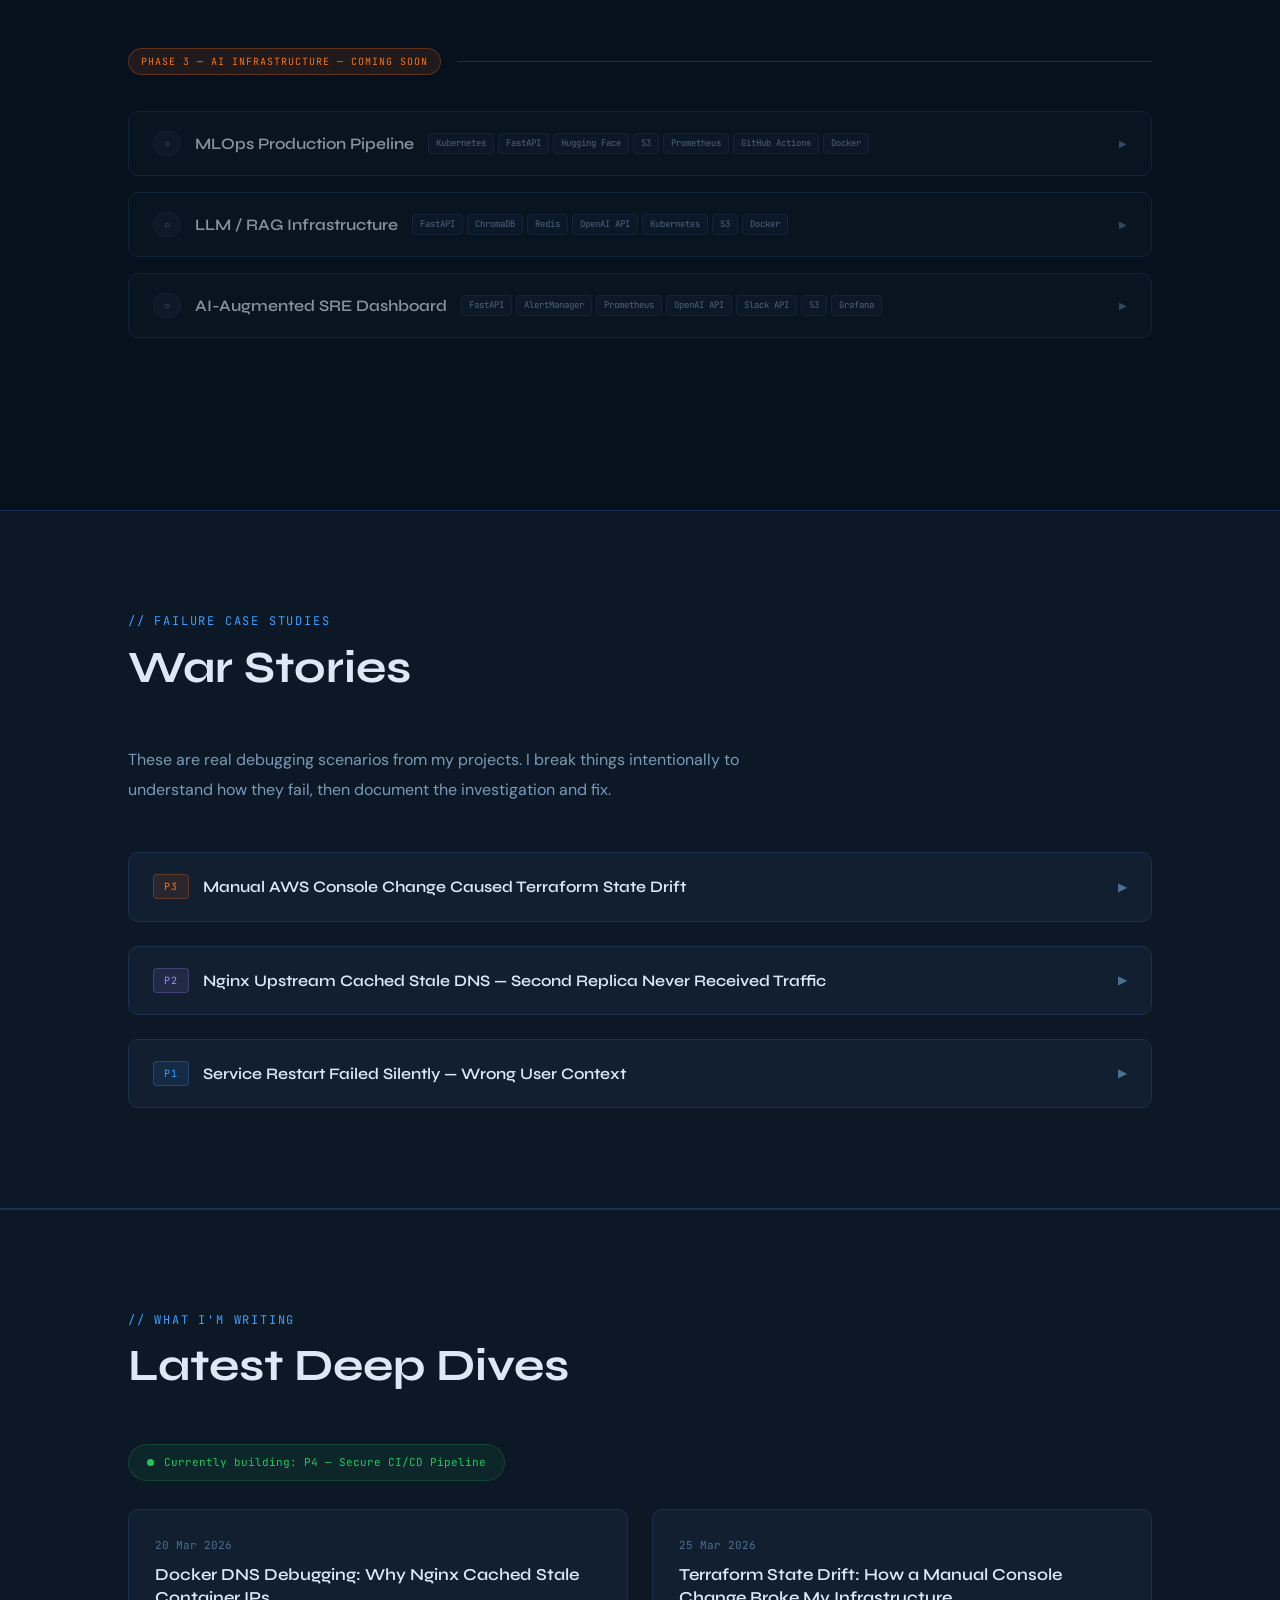
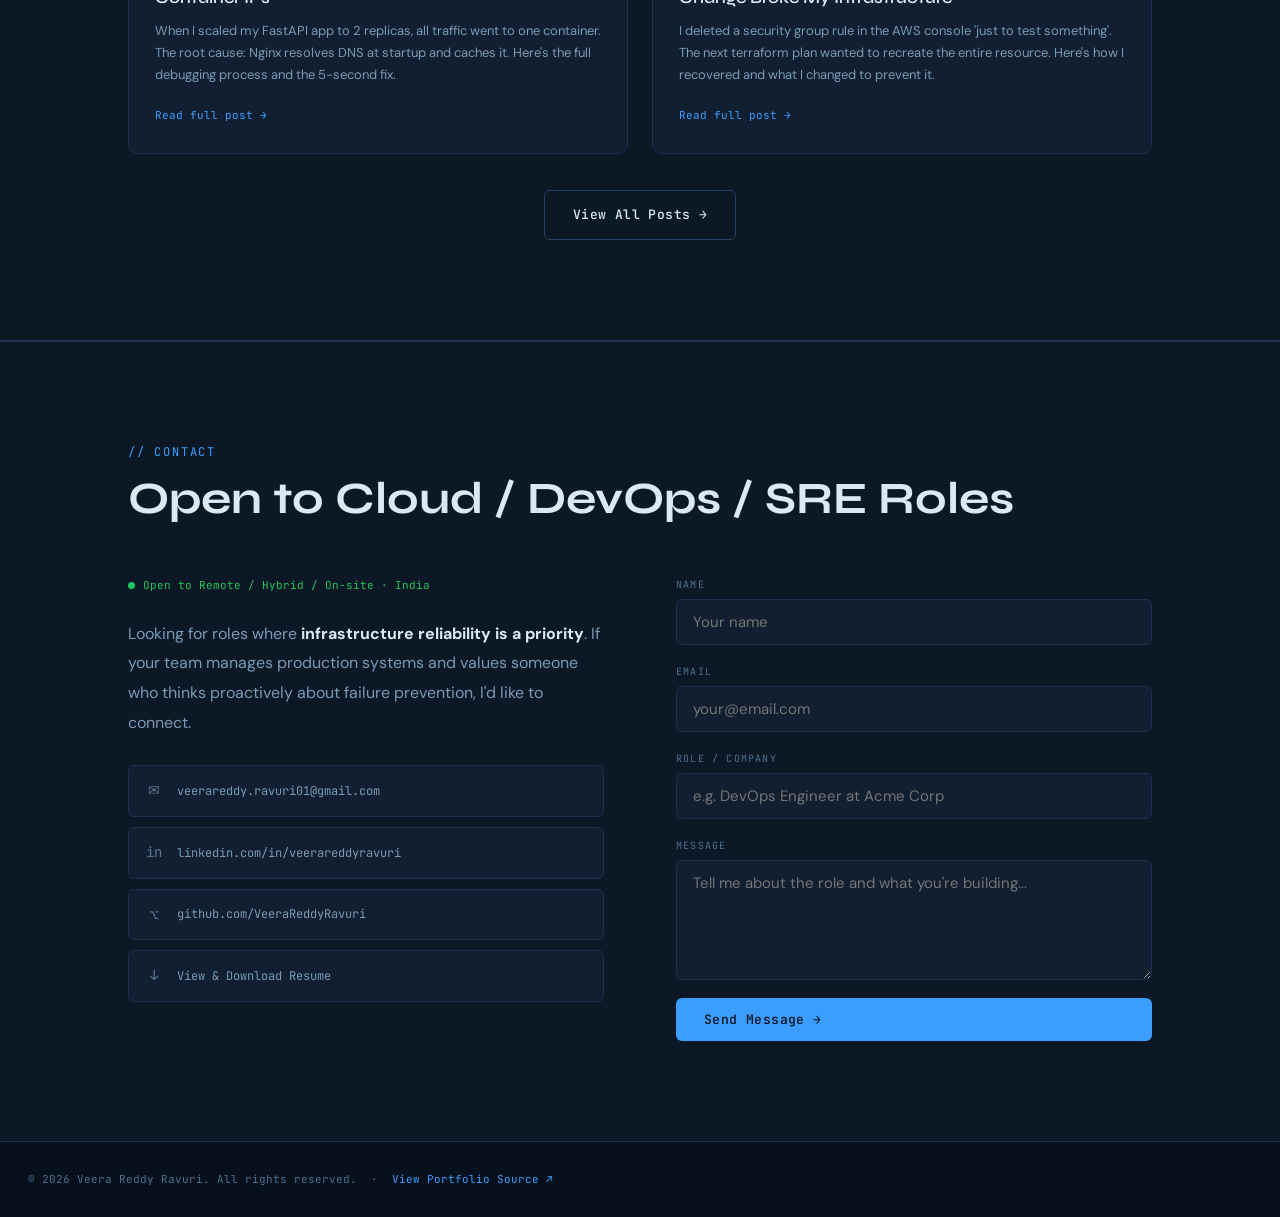
==== commit 5947f90d: "fix: typos" ====
--- a/index.html
+++ b/index.html
@@ -81,7 +81,7 @@
       <div class="hero-inner">
         <div class="hero-eyebrow">Cloud-Native DevOps Engineer · Open to Remote / Hybrid / On-site</div>
         <h1 class="hero-name">Veera Reddy<br><span class="hi">Ravuri</span></h1>
-        <p class="hero-subtitle">Building infrastructure that doesn't fail —<br>and tooling to detect it when it does.
+        <p class="hero-subtitle">Building reliable infrastructure<br>and the tooling to keep it running.
         </p>
         <div class="hero-currently-building">
           <div class="hcb-pulse"></div>
@@ -103,23 +103,19 @@
       <div class="section-label">// at a glance</div>
       <div class="highlights-grid">
         <div class="highlight-card">
-          <div class="highlight-icon">🛠️</div>
-          <div class="highlight-text"><strong>3 production-style projects</strong> live — Linux monitoring, Docker
-            networking, AWS infra</div>
+          <div class="highlight-text"><strong>3 production-style projects</strong> live, covering Linux monitoring, Docker
+            networking, and AWS infrastructure</div>
         </div>
         <div class="highlight-card">
-          <div class="highlight-icon">☁️</div>
-          <div class="highlight-text"><strong>Terraform IaC</strong> with S3 remote state + DynamoDB locking — 14
-            resources managed</div>
+          <div class="highlight-text"><strong>Terraform IaC</strong> with S3 remote state and DynamoDB locking across 14
+            managed resources</div>
         </div>
         <div class="highlight-card">
-          <div class="highlight-icon">🔥</div>
-          <div class="highlight-text"><strong>Documented war stories</strong> — every project broken on purpose, every
-            break has a runbook</div>
+          <div class="highlight-text"><strong>Documented failure case studies</strong> with runbooks for every intentionally
+            broken scenario</div>
         </div>
         <div class="highlight-card">
-          <div class="highlight-icon">🚀</div>
-          <div class="highlight-text"><strong>Hands-on</strong>: Docker networking, CI/CD, Kubernetes (in progress)
+          <div class="highlight-text"><strong>Hands-on</strong> with Docker networking, CI/CD pipelines, and Kubernetes (in progress)
           </div>
         </div>
       </div>
@@ -138,8 +134,8 @@
               <div class="exp-content">
                 <div class="exp-period">2024 – 2026</div>
                 <div class="exp-role">Software Engineer · Production QA</div>
-                <div class="exp-note">Tested production systems, wrote edge-case scenarios engineers hadn't considered.
-                  Learned how systems break under real conditions.</div>
+                <div class="exp-note">Tested production systems and wrote edge-case scenarios that engineers hadn't considered.
+                  Learned first-hand how systems break under real conditions.</div>
               </div>
             </div>
             <div class="exp-item">
@@ -147,24 +143,23 @@
               <div class="exp-content">
                 <div class="exp-period">2026 – Present</div>
                 <div class="exp-role">Cloud-Native DevOps Engineer <span class="exp-badge">transitioning</span></div>
-                <div class="exp-note">Building the infrastructure so systems don't fail — and the tooling to detect it
-                  when they do.</div>
+                <div class="exp-note">Building reliable infrastructure and the observability tooling to catch problems early.</div>
               </div>
             </div>
           </div>
           <p>
-            In QA, I spent years understanding how systems fail — writing test cases for
-            edge cases engineers hadn't thought of. In DevOps, I get to design systems
-            that <strong>don't fail in the first place</strong>. And when they do,
-            I'm the one who built the tooling to detect and fix it.
-            <span class="hi">I already think in failure modes. I'm just moving upstream.</span>
+            In QA, I spent two years understanding how production systems fail.
+            I wrote test cases for edge cases that engineers hadn't considered.
+            Now in DevOps, I apply that same mindset to <strong>build systems that
+            stay up</strong> and detect problems before users notice.
+            <span class="hi">My QA background means I naturally think about what can go wrong, and now I build to prevent it.</span>
           </p>
           <p>
-            I'm building an 8-project portfolio proving end-to-end infrastructure competence —
-            from Linux system reliability and container orchestration, through
-            Terraform-provisioned AWS infrastructure and secure CI/CD pipelines,
-            to Kubernetes and MLOps. <strong>Every project is broken on purpose.
-              Every break has an incident report.</strong>
+            I'm building an 8-project portfolio covering end-to-end infrastructure:
+            Linux system reliability, container orchestration,
+            Terraform-provisioned AWS infrastructure, secure CI/CD pipelines,
+            Kubernetes, and MLOps. <strong>Each project includes intentional failure
+              scenarios with documented incident reports.</strong>
           </p>
         </div>
         <div class="about-stats">
@@ -223,21 +218,18 @@
         <div class="skill-group-label" style="margin-top: 40px;">Certifications</div>
         <div class="certs-grid">
           <div class="cert-card">
-            <div class="cert-icon">🤖</div>
             <div class="cert-info">
               <div class="cert-name">GitHub Copilot</div>
-              <div class="cert-status cert-active">✓ Certified · Mar 2026</div>
+              <div class="cert-status cert-active">Certified · Mar 2026</div>
             </div>
           </div>
           <div class="cert-card">
-            <div class="cert-icon">☁️</div>
             <div class="cert-info">
-              <div class="cert-name">AWS Solutions Architect — Associate</div>
+              <div class="cert-name">AWS Solutions Architect Associate</div>
               <div class="cert-status cert-planned">Planned · Q3 2026</div>
             </div>
           </div>
           <div class="cert-card">
-            <div class="cert-icon">🔧</div>
             <div class="cert-info">
               <div class="cert-name">HashiCorp Terraform Associate</div>
               <div class="cert-status cert-planned">Planned · Q4 2026</div>
@@ -263,9 +255,8 @@
       <div class="section-label">// failure case studies</div>
       <div class="section-title">War Stories</div>
       <p class="incidents-intro">
-        Every project is broken on purpose. These are the incidents that mattered —
-        the ones where something <strong>behaved differently than expected</strong>,
-        where the debugging revealed something real about how the system actually works.
+        These are real debugging scenarios from my projects. I break things intentionally
+        to understand how they fail, then document the investigation and fix.
       </p>
       <div class="incident-cards" id="incidents-root"></div>
     </div>
@@ -299,16 +290,13 @@
             Open to Remote / Hybrid / On-site · India
           </div>
           <p>
-            Looking for roles where <strong>infrastructure reliability actually matters</strong>.
-            If your team runs production systems that need to stay up — and you want someone
-            who thinks about why they won't — let's talk.
+            Looking for roles where <strong>infrastructure reliability is a priority</strong>.
+            If your team manages production systems and values someone who thinks proactively
+            about failure prevention, I'd like to connect.
           </p>
           <div class="contact-links">
             <a href="mailto:veerareddy.ravuri01@gmail.com" class="c-link">
               <span class="c-link-icon">✉</span> veerareddy.ravuri01@gmail.com
-            </a>
-            <a href="tel:+919908201599" class="c-link">
-              <span class="c-link-icon">✆</span> +91 9908201599
             </a>
             <a href="https://www.linkedin.com/in/veerareddyravuri/" class="c-link" target="_blank" rel="noopener">
               <span class="c-link-icon">in</span> linkedin.com/in/veerareddyravuri
@@ -348,13 +336,9 @@
   <!-- ── FOOTER ────────────────────────────────────────────────── -->
   <footer>
     <div class="footer-left">
-      © 2026 Veera Reddy Ravuri · HTML + CSS + JS · Auto-deployed via GitHub Actions
+      © 2026 Veera Reddy Ravuri. All rights reserved.
       &nbsp;·&nbsp; <a href="https://github.com/VeeraReddyRavuri/VeeraReddyRavuri.github.io" class="footer-arch-link"
         target="_blank" rel="noopener">View Portfolio Source ↗</a>
-    </div>
-    <div class="footer-right">
-      <div class="deploy-dot"></div>
-      Last build: <span id="build-date">__BUILD_DATE__</span>
     </div>
   </footer>
 
--- a/style.css
+++ b/style.css
@@ -2029,15 +2029,6 @@
   color: var(--muted);
 }
 
-.footer-right {
-  font-family: var(--fm);
-  font-size: 11px;
-  color: var(--muted);
-  display: flex;
-  align-items: center;
-  gap: 8px;
-}
-
 .footer-arch-link {
   color: var(--accent);
   text-decoration: none;
@@ -2048,13 +2039,6 @@
   text-decoration: underline;
 }
 
-.deploy-dot {
-  width: 6px;
-  height: 6px;
-  border-radius: 50%;
-  background: var(--green);
-  animation: blink 2.5s ease-in-out infinite;
-}
 
 /* ── KEYFRAMES ────────────────────────────────────────────── */
 @keyframes fadeUp {
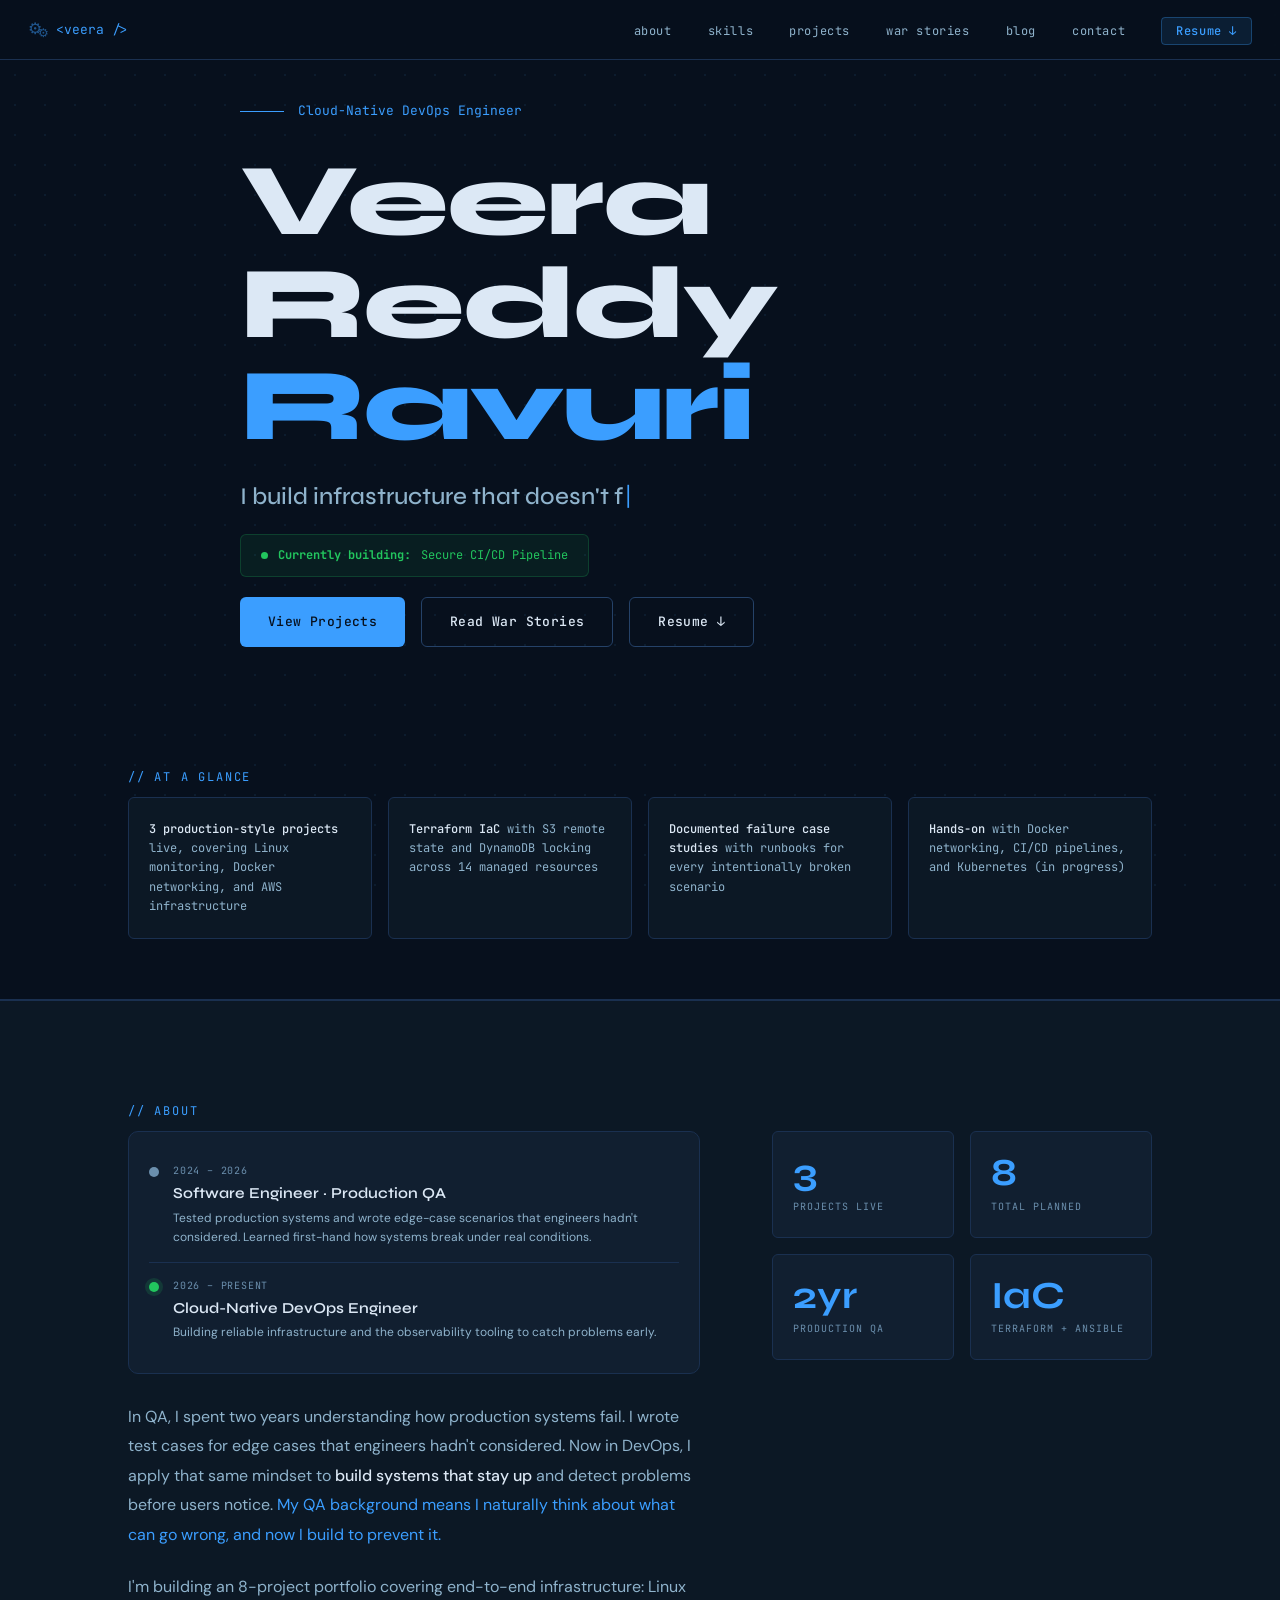
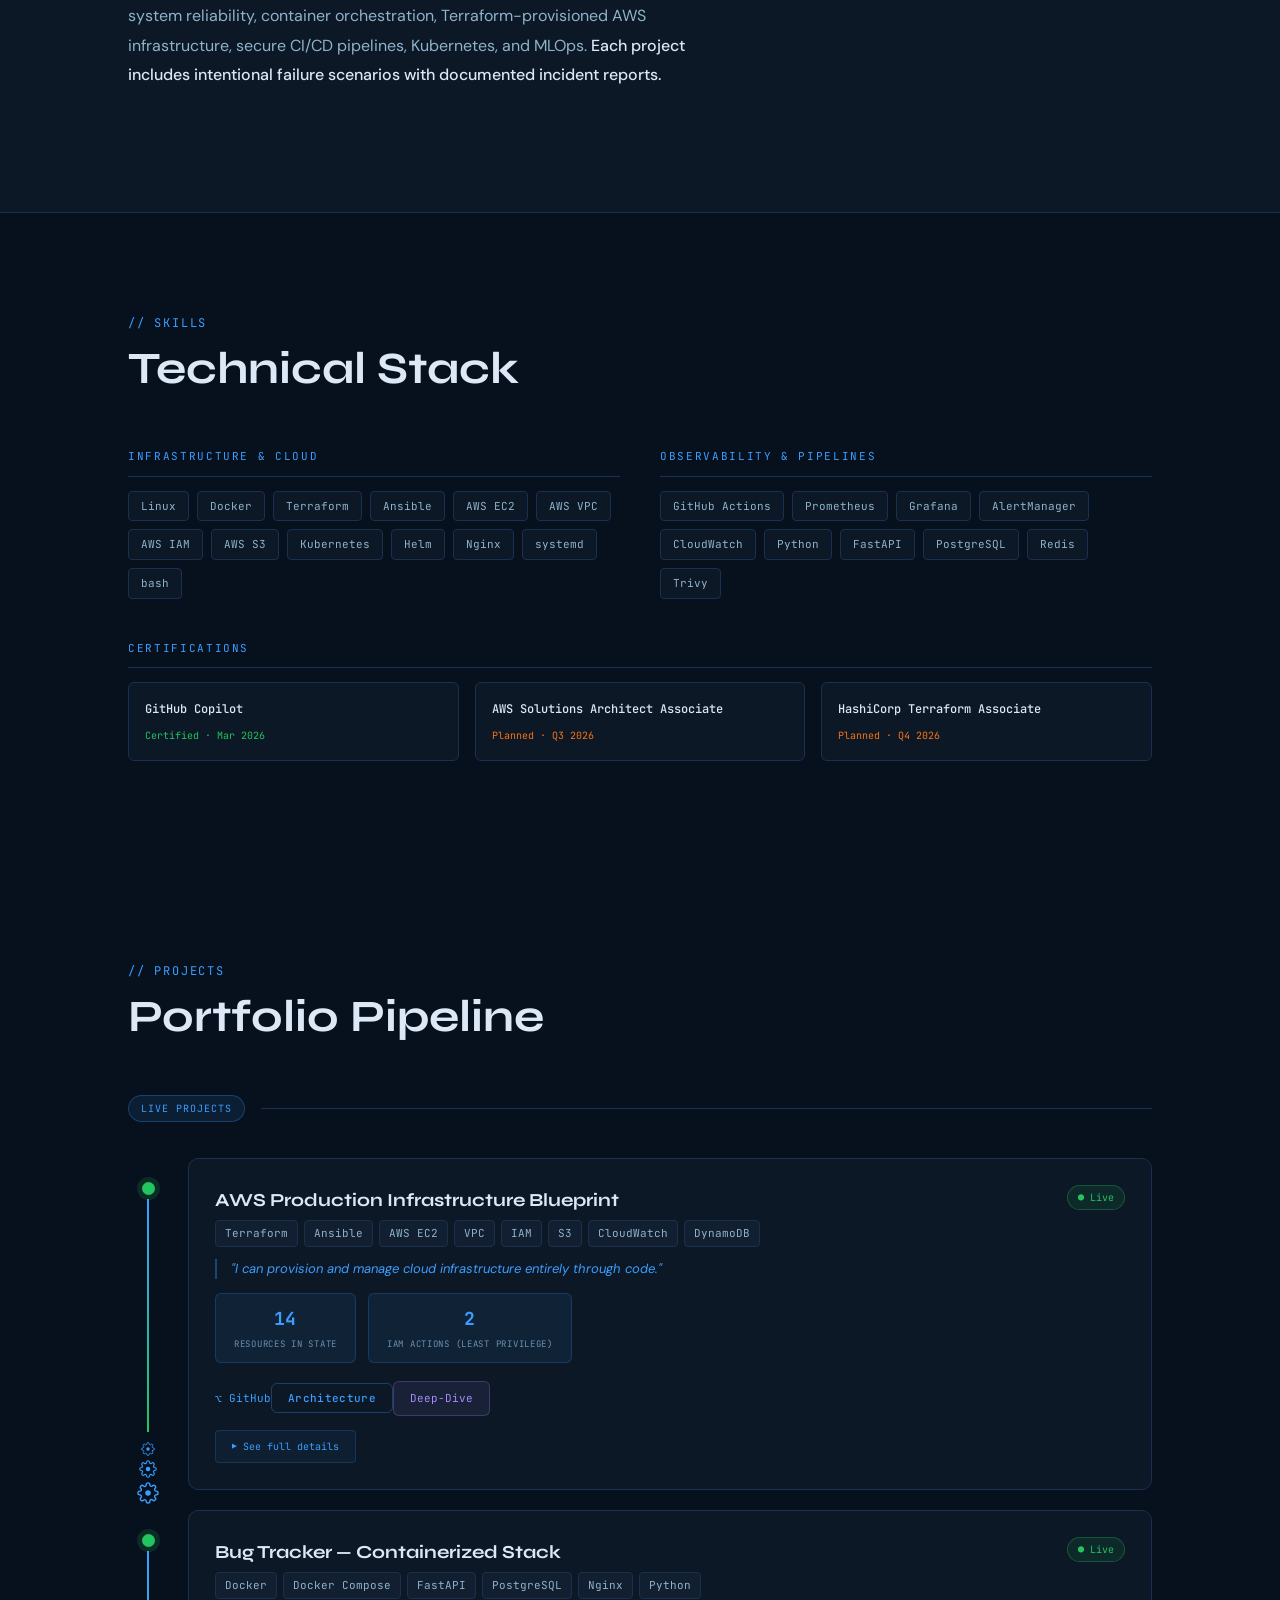
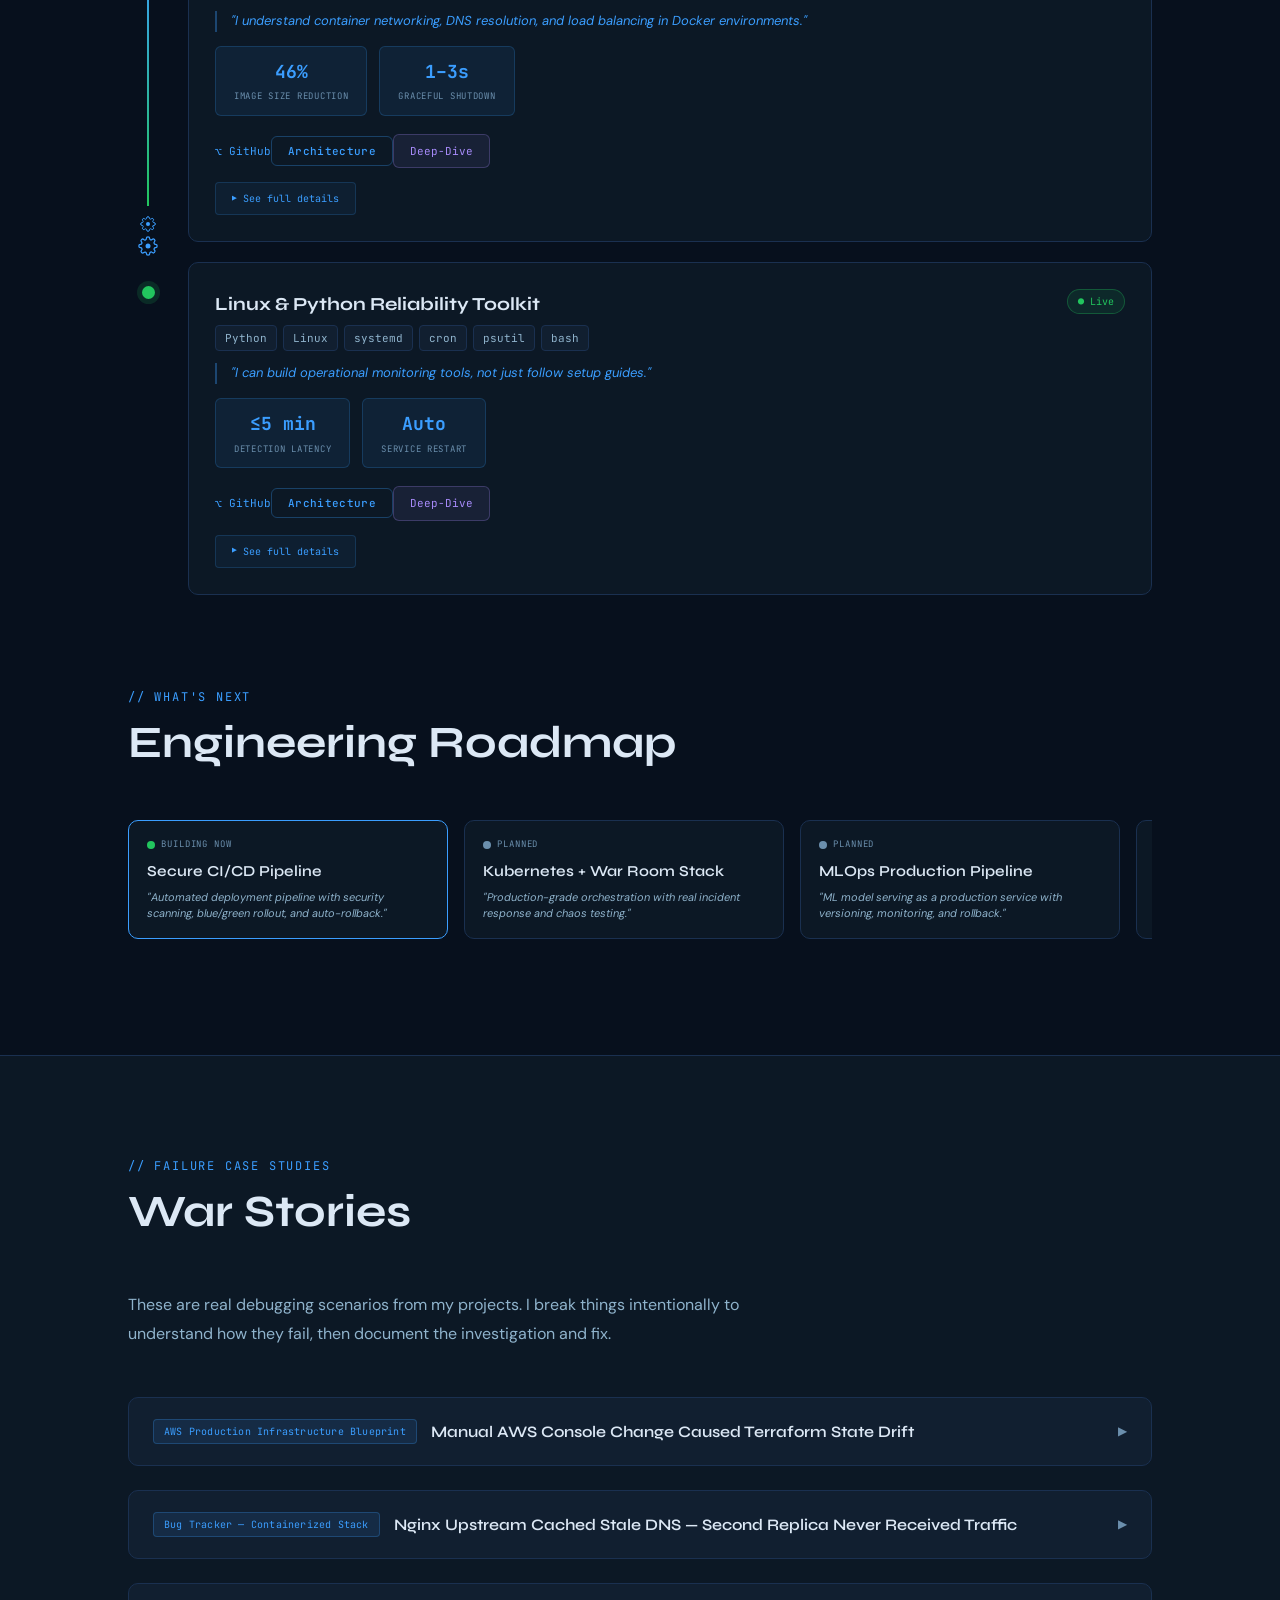
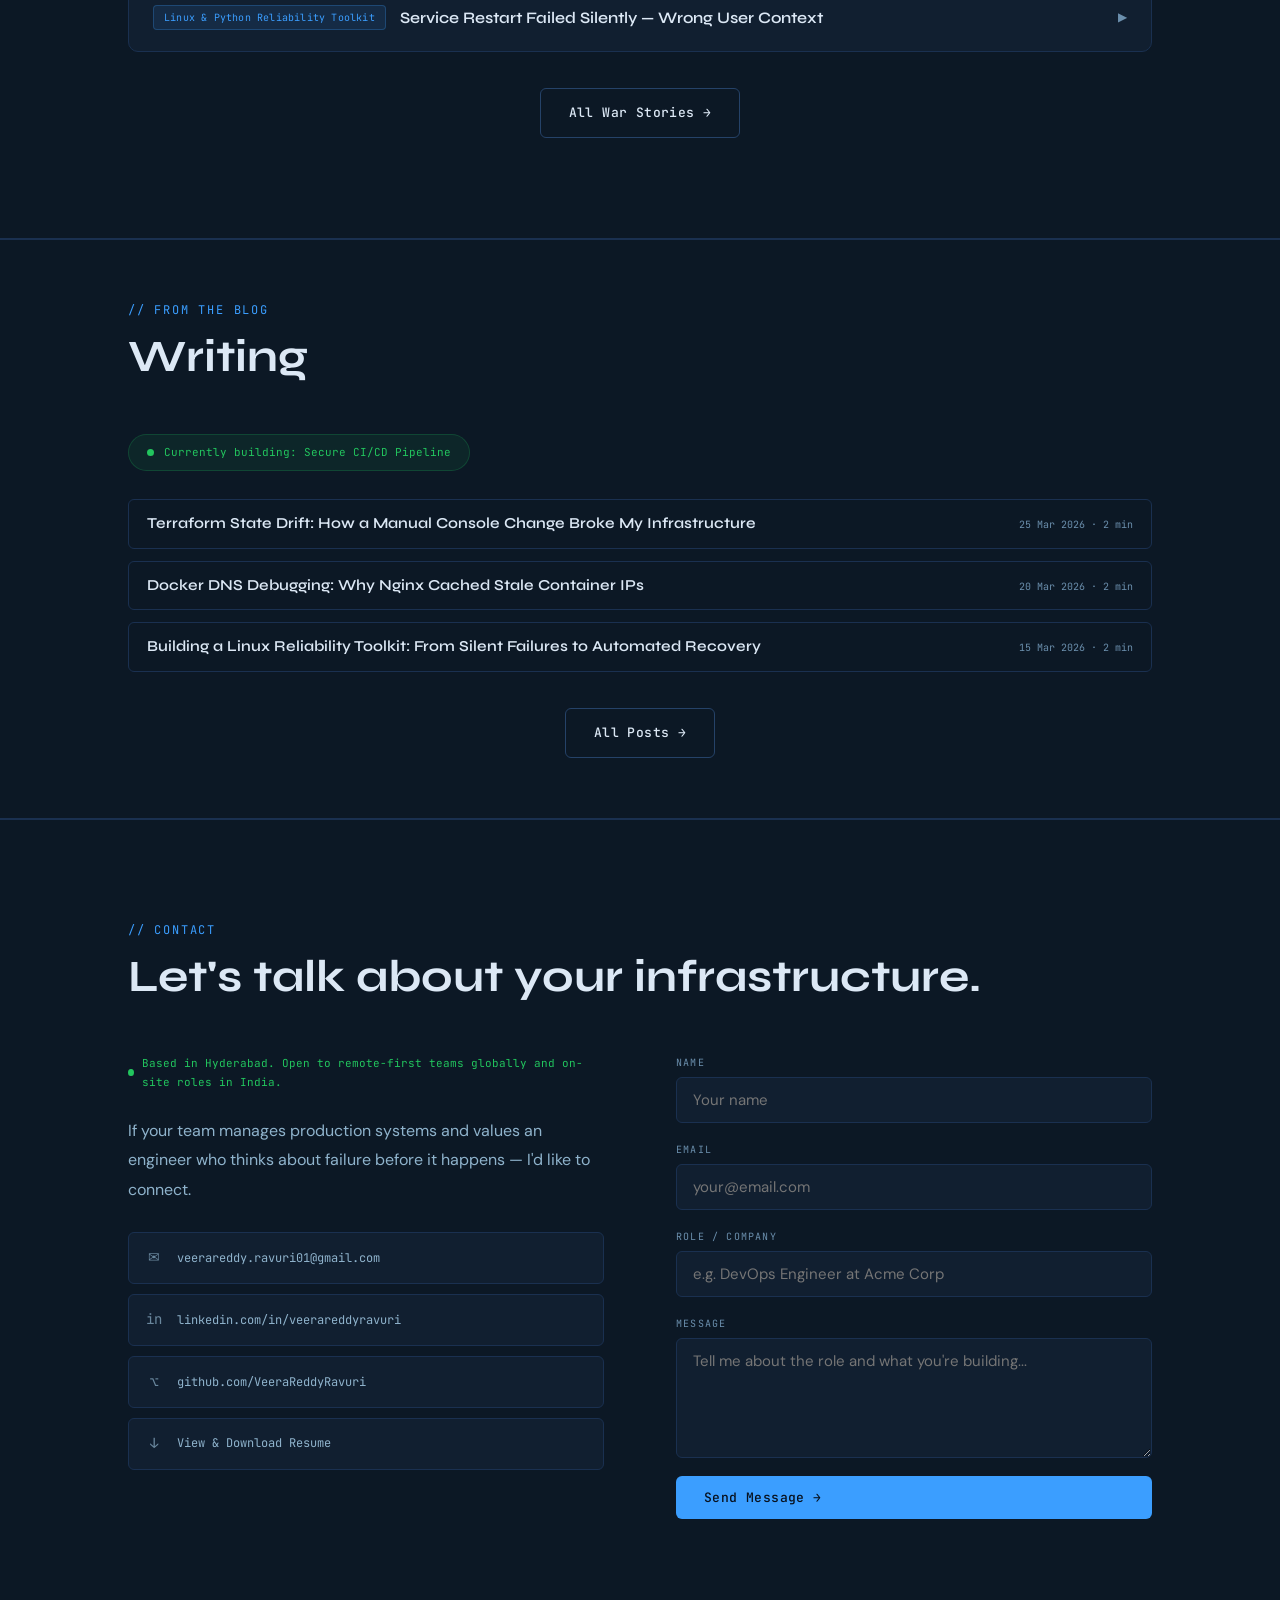
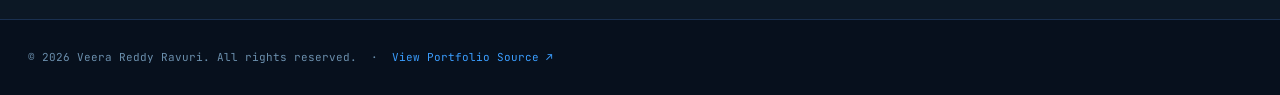
==== commit 905781b9: "feat: add animations" ====
--- a/index.html
+++ b/index.html
@@ -6,39 +6,47 @@
   <meta name="viewport" content="width=device-width, initial-scale=1.0">
   <meta name="description"
     content="Veera Reddy Ravuri — Cloud-Native DevOps Engineer. Building production-grade infrastructure: Linux, Docker, Terraform, AWS, Kubernetes, MLOps.">
-  <meta name="keywords"
-    content="DevOps, Cloud-Native, Kubernetes, Terraform, SRE, AWS, Docker, Infrastructure, India, GitHub Copilot, AWS Solutions Architect, HashiCorp Terraform Associate">
   <meta name="author" content="Veera Reddy Ravuri">
   <meta property="og:title" content="Veera Reddy Ravuri — Cloud-Native DevOps Engineer">
   <meta property="og:description"
     content="8-project portfolio proving end-to-end infrastructure competence. Real incident reports. Real metrics.">
+  <meta property="og:image" content="https://veerareddyravuri.github.io/assets/og-image.png">
+  <meta property="og:url" content="https://veerareddyravuri.github.io">
   <title>Veera Reddy Ravuri — Cloud-Native DevOps Engineer</title>
 
   <link rel="preconnect" href="https://fonts.googleapis.com">
   <link rel="preconnect" href="https://fonts.gstatic.com" crossorigin>
-  <link
-    href="https://fonts.googleapis.com/css2?family=Syne:wght@400;500;600;700;800&family=DM+Sans:opsz,wght@9..40,300;9..40,400;9..40,500&family=JetBrains+Mono:wght@400;500&display=swap"
-    rel="stylesheet">
-
-  <link rel="stylesheet" href="style.css">
+  <link rel="preload" as="style" href="https://fonts.googleapis.com/css2?family=Syne:wght@600;700;800&family=DM+Sans:opsz,wght@9..40,400;9..40,500&family=JetBrains+Mono:wght@400;500&display=swap&subset=latin">
+  <link rel="stylesheet" href="https://fonts.googleapis.com/css2?family=Syne:wght@600;700;800&family=DM+Sans:opsz,wght@9..40,400;9..40,500&family=JetBrains+Mono:wght@400;500&display=swap&subset=latin">
+
+  <link rel="stylesheet" href="css/tokens.css">
+  <link rel="stylesheet" href="css/layout.css">
+  <link rel="stylesheet" href="css/components.css">
+  <link rel="stylesheet" href="css/projects.css">
+  <link rel="stylesheet" href="css/blog.css">
+  <link rel="stylesheet" href="css/animations.css">
+
+  <!-- Analytics: replace 'veerareddy' with your GoatCounter account code -->
+  <script data-goatcounter="https://veerareddy.goatcounter.com/count"
+          async src="//gc.zgo.at/count.js"></script>
 </head>
 
 <body>
 
   <!-- ── RESUME PREVIEW MODAL ──────────────────────────────────── -->
   <div class="modal-overlay" id="resume-modal" role="dialog" aria-modal="true">
-    <div class="modal-box" style="max-width:900px; height:90vh;">
+    <div class="modal-box modal-box--resume">
       <div class="modal-header">
         <span class="modal-title">Resume — Veera Reddy Ravuri</span>
-        <div style="display:flex;gap:12px;align-items:center;">
-          <a href="assets/Veera_Reddy_Ravuri_Cloud_DevOps_Resume.pdf?v=2" class="btn btn-primary"
-            download="Veera_Reddy_Ravuri_Cloud_DevOps_Resume.pdf" style="padding:8px 18px;font-size:11px;">↓ Download
+        <div class="modal-header-actions">
+          <a href="assets/Veera_Reddy_Ravuri_Cloud_DevOps_Resume.pdf?v=2" class="btn btn-primary btn--sm"
+            download="Veera_Reddy_Ravuri_Cloud_DevOps_Resume.pdf">↓ Download
             PDF</a>
-          <button class="modal-close" id="resume-modal-close" aria-label="Close">✕</button>
-        </div>
-      </div>
-      <div class="modal-body" style="padding:0; height:calc(100% - 64px);">
-        <iframe id="resume-iframe" src="" style="width:100%;height:100%;border:none;background:#1a2030;"></iframe>
+          <button class="modal-close" id="resume-modal-close" aria-label="Close resume modal">✕</button>
+        </div>
+      </div>
+      <div class="modal-body modal-body--iframe">
+        <iframe id="resume-iframe" src="" class="resume-iframe"></iframe>
       </div>
     </div>
   </div>
@@ -48,7 +56,7 @@
     <div class="modal-box">
       <div class="modal-header">
         <span class="modal-title" id="modal-title">Architecture Diagram</span>
-        <button class="modal-close" id="modal-close" aria-label="Close">✕</button>
+        <button class="modal-close" id="modal-close" aria-label="Close architecture modal">✕</button>
       </div>
       <div class="modal-body">
         <div class="modal-diagram" id="modal-diagram"></div>
@@ -61,7 +69,7 @@
   <nav>
     <a href="#hero" class="nav-logo"><span class="logo-gears"><span class="logo-gear">⚙</span><span
           class="logo-gear logo-gear-2">⚙</span></span>&lt;veera /&gt;</a>
-    <button class="hamburger" id="hamburger" aria-label="Menu">
+    <button class="hamburger" id="hamburger" aria-label="Toggle navigation menu">
       <span></span><span></span><span></span>
     </button>
     <ul class="nav-links" id="nav-links">
@@ -79,15 +87,10 @@
   <section id="hero" class="section hero-compact">
     <div class="container">
       <div class="hero-inner">
-        <div class="hero-eyebrow">Cloud-Native DevOps Engineer · Open to Remote / Hybrid / On-site</div>
+        <div class="hero-eyebrow">Cloud-Native DevOps Engineer</div>
         <h1 class="hero-name">Veera Reddy<br><span class="hi">Ravuri</span></h1>
-        <p class="hero-subtitle">Building reliable infrastructure<br>and the tooling to keep it running.
+        <p class="hero-subtitle">I build infrastructure that doesn't fail —<br>and the observability tooling to know when it does.
         </p>
-        <div class="hero-currently-building">
-          <div class="hcb-pulse"></div>
-          <strong>Currently building:</strong> P4 — Secure CI/CD Pipeline &nbsp;|&nbsp; Next: Kubernetes + War Room
-          Stack
-        </div>
         <div class="hero-ctas">
           <a href="#projects" class="btn btn-primary">View Projects</a>
           <a href="#incidents" class="btn btn-outline">Read War Stories</a>
@@ -98,26 +101,26 @@
   </section>
 
   <!-- ── KEY HIGHLIGHTS ────────────────────────────────────────── -->
-  <section id="highlights" class="section" style="padding: 60px 0;">
+  <section id="highlights" class="section section--compact">
     <div class="container">
       <div class="section-label">// at a glance</div>
       <div class="highlights-grid">
-        <div class="highlight-card">
+        <article class="highlight-card">
           <div class="highlight-text"><strong>3 production-style projects</strong> live, covering Linux monitoring, Docker
             networking, and AWS infrastructure</div>
-        </div>
-        <div class="highlight-card">
+        </article>
+        <article class="highlight-card">
           <div class="highlight-text"><strong>Terraform IaC</strong> with S3 remote state and DynamoDB locking across 14
             managed resources</div>
-        </div>
-        <div class="highlight-card">
+        </article>
+        <article class="highlight-card">
           <div class="highlight-text"><strong>Documented failure case studies</strong> with runbooks for every intentionally
             broken scenario</div>
-        </div>
-        <div class="highlight-card">
+        </article>
+        <article class="highlight-card">
           <div class="highlight-text"><strong>Hands-on</strong> with Docker networking, CI/CD pipelines, and Kubernetes (in progress)
           </div>
-        </div>
+        </article>
       </div>
     </div>
   </section>
@@ -142,7 +145,7 @@
               <div class="exp-dot exp-dot-current"></div>
               <div class="exp-content">
                 <div class="exp-period">2026 – Present</div>
-                <div class="exp-role">Cloud-Native DevOps Engineer <span class="exp-badge">transitioning</span></div>
+                <div class="exp-role">Cloud-Native DevOps Engineer</div>
                 <div class="exp-note">Building reliable infrastructure and the observability tooling to catch problems early.</div>
               </div>
             </div>
@@ -164,11 +167,11 @@
         </div>
         <div class="about-stats">
           <div class="stat-card">
-            <div class="stat-num">3</div>
+            <div class="stat-num" data-count-to="3" data-suffix="">3</div>
             <div class="stat-label">Projects Live</div>
           </div>
           <div class="stat-card">
-            <div class="stat-num">8</div>
+            <div class="stat-num" data-count-to="8" data-suffix="">8</div>
             <div class="stat-label">Total Planned</div>
           </div>
           <div class="stat-card">
@@ -214,8 +217,7 @@
         </div>
       </div>
       <!-- Certifications -->
-      <div class="certs-section">
-        <div class="skill-group-label" style="margin-top: 40px;">Certifications</div>
+        <div class="skill-group-label skill-group-label--spaced">Certifications</div>
         <div class="certs-grid">
           <div class="cert-card">
             <div class="cert-info">
@@ -236,7 +238,6 @@
             </div>
           </div>
         </div>
-      </div>
     </div>
   </section>
 
@@ -262,18 +263,14 @@
     </div>
   </section>
 
-  <!-- ── LATEST POSTS ──────────────────────────────────────── -->
-  <section id="latest-posts" class="section">
-    <div class="container">
-      <div class="section-label">// what I'm writing</div>
-      <div class="section-title">Latest Deep Dives</div>
-      <div class="currently-building">
-        <div class="pulse"></div>
-        Currently building: P4 — Secure CI/CD Pipeline
-      </div>
-      <div class="posts-grid" id="posts-root"></div>
-      <div style="text-align: center; margin-top: 36px;">
-        <a href="blog.html" class="btn btn-outline">View All Posts →</a>
+  <!-- ── FROM THE BLOG ─────────────────────────────────── -->
+  <section id="latest-posts" class="section section--compact">
+    <div class="container">
+      <div class="section-label">// from the blog</div>
+      <div class="section-title">Writing</div>
+      <div class="blog-post-strip" id="posts-root"></div>
+      <div class="blog-cta-wrap">
+        <a href="blog.html" class="btn btn-outline">All Posts →</a>
       </div>
     </div>
   </section>
@@ -282,17 +279,15 @@
   <section id="contact" class="section">
     <div class="container">
       <div class="section-label">// contact</div>
-      <div class="section-title">Open to Cloud / DevOps / SRE Roles</div>
+      <div class="section-title">Let's talk about your infrastructure.</div>
       <div class="contact-grid">
         <div class="contact-info">
           <div class="contact-avail">
             <div class="avail-dot"></div>
-            Open to Remote / Hybrid / On-site · India
+            Based in Hyderabad. Open to remote-first teams globally and on-site roles in India.
           </div>
           <p>
-            Looking for roles where <strong>infrastructure reliability is a priority</strong>.
-            If your team manages production systems and values someone who thinks proactively
-            about failure prevention, I'd like to connect.
+            If your team manages production systems and values an engineer who thinks about failure before it happens — I'd like to connect.
           </p>
           <div class="contact-links">
             <a href="mailto:veerareddy.ravuri01@gmail.com" class="c-link">
@@ -309,26 +304,30 @@
             </a>
           </div>
         </div>
-        <form class="contact-form" action="https://formspree.io/f/xnjopdal" method="POST">
-          <div class="form-row">
-            <label>Name</label>
-            <input type="text" name="name" placeholder="Your name" required>
-          </div>
-          <div class="form-row">
-            <label>Email</label>
-            <input type="email" name="email" placeholder="your@email.com" required>
-          </div>
-          <div class="form-row">
-            <label>Role / Company</label>
-            <input type="text" name="role" placeholder="e.g. DevOps Engineer at Acme Corp">
-          </div>
-          <div class="form-row">
-            <label>Message</label>
-            <textarea name="message" placeholder="Tell me about the role and what you're building..."
-              required></textarea>
-          </div>
-          <button type="submit" class="btn btn-primary">Send Message →</button>
-        </form>
+        <div>
+          <form class="contact-form" action="https://formspree.io/f/xnjopdal" method="POST">
+            <div class="form-row">
+              <label>Name</label>
+              <input type="text" name="name" placeholder="Your name" required>
+            </div>
+            <div class="form-row">
+              <label>Email</label>
+              <input type="email" name="email" placeholder="your@email.com" required>
+            </div>
+            <div class="form-row">
+              <label>Role / Company</label>
+              <input type="text" name="role" placeholder="e.g. DevOps Engineer at Acme Corp">
+            </div>
+            <div class="form-row">
+              <label>Message</label>
+              <textarea name="message" placeholder="Tell me about the role and what you're building..."
+                required></textarea>
+            </div>
+            <button type="submit" class="btn btn-primary">Send Message →</button>
+            <div class="form-error" id="form-error"></div>
+          </form>
+          <div class="contact-confirm contact-confirm--hidden">✓ Message sent. I'll get back to you within 24 hours.</div>
+        </div>
       </div>
     </div>
   </section>
@@ -343,7 +342,7 @@
   </footer>
 
   <!-- ── SCRIPTS ──────────────────────────────────────────────── -->
-  <script src="main.js"></script>
+  <script type="module" src="js/main.js"></script>
 </body>
 
 </html>
--- a/css/tokens.css
+++ b/css/tokens.css
@@ -0,0 +1,74 @@
+/* ── RESET ────────────────────────────────────────────────── */
+*,
+*::before,
+*::after {
+  box-sizing: border-box;
+  margin: 0;
+  padding: 0;
+}
+
+/* ── DESIGN TOKENS ────────────────────────────────────────── */
+:root {
+  /* Colors */
+  --bg: #07101d;
+  --bg2: #0c1825;
+  --bg3: #111f30;
+  --bg4: #162538;
+  --border: #1a3050;
+  --border2: #254268;
+  --text: #dce8f5;
+  --muted: #6b8fad;
+  --muted2: #8fb3cc;
+  --accent: #3b9eff;
+  --green: #22c55e;
+  --purple: #a78bfa;
+  --orange: #f97316;
+  --red: #ef4444;
+
+  /* Typography */
+  --fh: 'Syne', sans-serif;
+  --fb: 'DM Sans', sans-serif;
+  --fm: 'JetBrains Mono', monospace;
+
+  /* Spacing */
+  --space-xs: 8px;
+  --space-sm: 16px;
+  --space-md: 28px;
+  --space-lg: 52px;
+  --space-xl: 100px;
+
+  /* Radii */
+  --radius-sm: 6px;
+  --radius-md: 10px;
+  --radius-lg: 16px;
+
+  /* Transitions */
+  --transition-fast: 150ms ease;
+  --transition-base: 250ms ease;
+  --transition-slow: 400ms ease;
+}
+
+/* ── BASE ─────────────────────────────────────────────────── */
+html {
+  scroll-behavior: smooth;
+}
+
+body {
+  background: var(--bg);
+  color: var(--text);
+  font-family: var(--fb);
+  font-size: 16px;
+  line-height: 1.7;
+  overflow-x: clip;
+}
+
+body::before {
+  content: '';
+  position: fixed;
+  inset: 0;
+  background-image: radial-gradient(circle, #1a3858 1px, transparent 1px);
+  background-size: 30px 30px;
+  opacity: 0.3;
+  pointer-events: none;
+  z-index: 0;
+}
--- a/css/layout.css
+++ b/css/layout.css
@@ -0,0 +1,569 @@
+/* ── Z-INDEX STACKING ─────────────────────────────────────── */
+nav,
+section,
+footer,
+.modal-overlay {
+  position: relative;
+  z-index: 1;
+}
+
+/* ── CONTAINER ────────────────────────────────────────────── */
+.container {
+  max-width: 1080px;
+  margin: 0 auto;
+  padding: 0 var(--space-md);
+}
+
+/* ── SECTION ──────────────────────────────────────────────── */
+.section {
+  padding: var(--space-xl) 0;
+}
+
+.section--compact {
+  padding: 60px 0;
+}
+
+.section-label {
+  font-family: var(--fm);
+  font-size: 12px;
+  color: var(--accent);
+  letter-spacing: 0.15em;
+  text-transform: uppercase;
+  margin-bottom: 10px;
+}
+
+.section-title {
+  font-family: var(--fh);
+  font-size: clamp(2rem, 4vw, 2.8rem);
+  font-weight: 700;
+  line-height: 1.15;
+  margin-bottom: var(--space-lg);
+}
+
+/* ── NAV ──────────────────────────────────────────────────── */
+nav {
+  position: fixed;
+  top: 0;
+  left: 0;
+  right: 0;
+  z-index: 200;
+  padding: var(--space-sm) var(--space-md);
+  display: flex;
+  align-items: center;
+  justify-content: space-between;
+  background: rgba(7, 16, 29, 0.9);
+  backdrop-filter: blur(14px);
+  border-bottom: 1px solid var(--border);
+}
+
+.nav-logo {
+  font-family: var(--fm);
+  font-size: 13px;
+  color: var(--accent);
+  text-decoration: none;
+  display: flex;
+  align-items: center;
+  gap: 6px;
+}
+
+.logo-gears {
+  display: inline-flex;
+  align-items: center;
+  position: relative;
+  width: 22px;
+  height: 16px;
+}
+
+.logo-gear {
+  font-size: 16px;
+  line-height: 1;
+  color: var(--accent);
+  opacity: 0.5;
+  transition: opacity 0.3s;
+  position: absolute;
+}
+
+.logo-gear:first-child {
+  left: 0;
+  top: -1px;
+}
+
+.logo-gear.logo-gear-2 {
+  font-size: 12px;
+  left: 10px;
+  top: 5px;
+}
+
+.nav-logo:hover .logo-gear {
+  opacity: 1;
+}
+
+.nav-links {
+  display: flex;
+  gap: 36px;
+  list-style: none;
+  align-items: center;
+}
+
+.nav-links a {
+  font-family: var(--fm);
+  font-size: 12px;
+  color: var(--muted2);
+  text-decoration: none;
+  letter-spacing: 0.05em;
+  transition: color 0.2s;
+}
+
+.nav-links a:hover {
+  color: var(--text);
+}
+
+.nav-link--active {
+  color: var(--accent) !important;
+}
+
+.nav-resume-btn {
+  background: rgba(59, 158, 255, 0.1) !important;
+  color: var(--accent) !important;
+  border: 1px solid rgba(59, 158, 255, 0.3);
+  border-radius: 4px;
+  padding: 5px 14px !important;
+  font-weight: 500 !important;
+  transition: all 0.2s !important;
+}
+
+.nav-resume-btn:hover {
+  background: rgba(59, 158, 255, 0.18) !important;
+}
+
+/* ── HAMBURGER ────────────────────────────────────────────── */
+.hamburger {
+  display: none;
+  background: none;
+  border: none;
+  cursor: pointer;
+  padding: 4px;
+}
+
+.hamburger span {
+  display: block;
+  width: 22px;
+  height: 2px;
+  background: var(--muted2);
+  margin: 5px 0;
+  transition: all 0.3s;
+  border-radius: 1px;
+}
+
+/* ── HERO ─────────────────────────────────────────────────── */
+#hero {
+  min-height: auto;
+  display: flex;
+  align-items: center;
+  padding-top: var(--space-xl);
+  padding-bottom: 60px;
+}
+
+.hero-compact {
+  min-height: auto !important;
+}
+
+.hero-inner {
+  max-width: 800px;
+}
+
+.hero-eyebrow {
+  font-family: var(--fm);
+  font-size: 13px;
+  color: var(--accent);
+  margin-bottom: var(--space-md);
+  display: flex;
+  align-items: center;
+  gap: 14px;
+}
+
+.hero-eyebrow::before {
+  content: '';
+  display: block;
+  width: 44px;
+  height: 1px;
+  background: var(--accent);
+}
+
+h1.hero-name {
+  font-family: var(--fh);
+  font-size: clamp(3.5rem, 8vw, 6.5rem);
+  font-weight: 800;
+  line-height: 1.0;
+  letter-spacing: -0.02em;
+  margin-bottom: 20px;
+  min-height: 2.05em;
+}
+
+h1.hero-name .hi {
+  color: var(--accent);
+}
+
+.hero-subtitle {
+  font-family: var(--fh);
+  font-size: clamp(1.1rem, 2.5vw, 1.5rem);
+  font-weight: 500;
+  color: var(--muted2);
+  margin-bottom: var(--space-sm);
+  min-height: 1.6em;
+}
+
+.hero-currently-building {
+  display: inline-flex;
+  align-items: center;
+  gap: 10px;
+  padding: 10px 20px;
+  border-radius: var(--radius-sm);
+  background: rgba(34, 197, 94, 0.08);
+  border: 1px solid rgba(34, 197, 94, 0.2);
+  font-family: var(--fm);
+  font-size: 12px;
+  color: var(--green);
+  margin-bottom: 20px;
+}
+
+.hero-desc {
+  font-size: 15px;
+  color: var(--muted2);
+  max-width: 560px;
+  margin-bottom: var(--space-md);
+  line-height: 1.85;
+}
+
+.hero-ctas {
+  display: flex;
+  gap: var(--space-sm);
+  flex-wrap: wrap;
+}
+
+.scroll-cue {
+  position: absolute;
+  bottom: 40px;
+  left: 50%;
+  transform: translateX(-50%);
+  display: flex;
+  flex-direction: column;
+  align-items: center;
+  gap: 6px;
+}
+
+.scroll-cue span {
+  font-family: var(--fm);
+  font-size: 10px;
+  color: var(--muted);
+  letter-spacing: 0.15em;
+  text-transform: uppercase;
+}
+
+.scroll-cue-line {
+  width: 1px;
+  height: var(--space-lg);
+  background: linear-gradient(to bottom, var(--muted), transparent);
+}
+
+/* ── ABOUT ────────────────────────────────────────────────── */
+#about {
+  background: var(--bg2);
+  border-top: 1px solid var(--border);
+  border-bottom: 1px solid var(--border);
+}
+
+.about-grid {
+  display: grid;
+  grid-template-columns: 1fr 380px;
+  gap: 72px;
+  align-items: start;
+}
+
+.about-text p {
+  color: var(--muted2);
+  margin-bottom: 22px;
+  font-size: 16px;
+  line-height: 1.85;
+}
+
+.about-text strong {
+  color: var(--text);
+  font-weight: 500;
+}
+
+.about-text .hi {
+  color: var(--accent);
+}
+
+.about-stats {
+  display: grid;
+  grid-template-columns: 1fr 1fr;
+  gap: var(--space-sm);
+}
+
+.stat-card {
+  background: var(--bg3);
+  border: 1px solid var(--border);
+  border-radius: var(--radius-sm);
+  padding: 22px 20px;
+}
+
+.stat-num {
+  font-family: var(--fh);
+  font-size: 2.4rem;
+  font-weight: 700;
+  color: var(--accent);
+  line-height: 1;
+  margin-bottom: 5px;
+}
+
+.stat-label {
+  font-family: var(--fm);
+  font-size: 10px;
+  color: var(--muted);
+  text-transform: uppercase;
+  letter-spacing: 0.1em;
+}
+
+/* ── EXPERIENCE TIMELINE ─────────────────────────────────── */
+.experience-timeline {
+  margin-bottom: var(--space-md);
+  padding: 20px;
+  background: var(--bg3);
+  border: 1px solid var(--border);
+  border-radius: var(--radius-md);
+}
+
+.exp-item {
+  display: flex;
+  gap: 14px;
+  padding: 10px 0;
+  position: relative;
+}
+
+.exp-item:not(:last-child) {
+  border-bottom: 1px solid var(--border);
+  padding-bottom: 14px;
+  margin-bottom: 4px;
+}
+
+.exp-dot {
+  width: 10px;
+  height: 10px;
+  border-radius: 50%;
+  margin-top: 5px;
+  flex-shrink: 0;
+}
+
+.exp-dot-past {
+  background: var(--muted);
+}
+
+.exp-dot-current {
+  background: var(--green);
+  box-shadow: 0 0 0 4px rgba(34, 197, 94, 0.15);
+}
+
+.exp-period {
+  font-family: var(--fm);
+  font-size: 10px;
+  color: var(--muted);
+  text-transform: uppercase;
+  letter-spacing: 0.08em;
+}
+
+.exp-role {
+  font-family: var(--fh);
+  font-size: 0.95rem;
+  font-weight: 600;
+  margin: 2px 0;
+}
+
+.exp-badge {
+  font-family: var(--fm);
+  font-size: 9px;
+  background: rgba(34, 197, 94, 0.1);
+  color: var(--green);
+  border: 1px solid rgba(34, 197, 94, 0.3);
+  border-radius: 12px;
+  padding: 1px var(--space-xs);
+  margin-left: 6px;
+}
+
+.exp-note {
+  font-size: 12px;
+  color: var(--muted2);
+  line-height: 1.6;
+}
+
+/* ── SKILLS ───────────────────────────────────────────────── */
+.skills-grid {
+  display: grid;
+  grid-template-columns: 1fr 1fr;
+  gap: 40px;
+}
+
+.skill-group-label {
+  font-family: var(--fm);
+  font-size: 11px;
+  color: var(--accent);
+  text-transform: uppercase;
+  letter-spacing: 0.15em;
+  margin-bottom: 14px;
+  padding-bottom: 10px;
+  border-bottom: 1px solid var(--border);
+}
+
+.skill-group-label--spaced {
+  margin-top: 40px;
+}
+
+/* ── KEY HIGHLIGHTS ───────────────────────────────────────── */
+#highlights {
+  border-bottom: 1px solid var(--border);
+}
+
+.highlights-grid {
+  display: grid;
+  grid-template-columns: repeat(4, 1fr);
+  gap: var(--space-sm);
+}
+
+/* ── LATEST POSTS ─────────────────────────────────────────── */
+#latest-posts {
+  background: var(--bg2);
+  border-top: 1px solid var(--border);
+  border-bottom: 1px solid var(--border);
+}
+
+.posts-grid {
+  display: grid;
+  grid-template-columns: 1fr 1fr;
+  gap: 24px;
+}
+
+.blog-cta-wrap {
+  text-align: center;
+  margin-top: 36px;
+}
+
+/* ── CONTACT ──────────────────────────────────────────────── */
+#contact {
+  background: var(--bg2);
+  border-top: 1px solid var(--border);
+}
+
+.contact-grid {
+  display: grid;
+  grid-template-columns: 1fr 1fr;
+  gap: 72px;
+}
+
+/* ── WAR STORIES ─────────────────────────────────────────── */
+#incidents {
+  background: var(--bg2);
+  border-top: 1px solid var(--border);
+  border-bottom: 1px solid var(--border);
+}
+
+.incidents-intro {
+  color: var(--muted2);
+  font-size: 16px;
+  max-width: 620px;
+  margin-bottom: 48px;
+  line-height: 1.85;
+}
+
+.incidents-intro strong {
+  color: var(--text);
+}
+
+/* ── FOOTER ───────────────────────────────────────────────── */
+footer {
+  padding: var(--space-md);
+  border-top: 1px solid var(--border);
+  display: flex;
+  align-items: center;
+  justify-content: space-between;
+  flex-wrap: wrap;
+  gap: 12px;
+}
+
+.footer-left {
+  font-family: var(--fm);
+  font-size: 11px;
+  color: var(--muted);
+}
+
+.footer-arch-link {
+  color: var(--accent);
+  text-decoration: none;
+  font-size: 11px;
+}
+
+.footer-arch-link:hover {
+  text-decoration: underline;
+}
+
+/* ── RESPONSIVE ───────────────────────────────────────────── */
+@media (max-width: 820px) {
+  .section {
+    padding: 60px 0;
+  }
+
+  .section--compact {
+    padding: 36px 0;
+  }
+
+  .section-title {
+    margin-bottom: 32px;
+  }
+
+  .about-grid,
+  .skills-grid,
+  .contact-grid {
+    grid-template-columns: 1fr;
+    gap: 40px;
+  }
+
+  .nav-links {
+    display: none;
+  }
+
+  .hamburger {
+    display: block;
+  }
+
+  .nav-links.open {
+    display: flex;
+    flex-direction: column;
+    position: absolute;
+    top: 100%;
+    left: 0;
+    right: 0;
+    background: rgba(7, 16, 29, 0.97);
+    backdrop-filter: blur(14px);
+    padding: 20px var(--space-md);
+    gap: 18px;
+    border-bottom: 1px solid var(--border);
+  }
+
+  h1.hero-name {
+    font-size: 3.2rem;
+  }
+
+  .highlights-grid {
+    grid-template-columns: 1fr 1fr;
+  }
+
+  .posts-grid {
+    grid-template-columns: 1fr;
+  }
+}
+
+@media (max-width: 480px) {
+  .highlights-grid {
+    grid-template-columns: 1fr;
+  }
+}
--- a/css/components.css
+++ b/css/components.css
@@ -0,0 +1,598 @@
+/* ── FOCUS-VISIBLE ─────────────────────────────────────────── */
+:focus-visible {
+  outline: 2px solid var(--accent);
+  outline-offset: 3px;
+  border-radius: var(--radius-sm);
+}
+
+/* ── BUTTONS ──────────────────────────────────────────────── */
+.btn {
+  display: inline-flex;
+  align-items: center;
+  gap: var(--space-xs);
+  padding: 13px var(--space-md);
+  border-radius: var(--radius-sm);
+  font-family: var(--fm);
+  font-size: 13px;
+  font-weight: 500;
+  text-decoration: none;
+  cursor: pointer;
+  transition: all 0.2s;
+  border: none;
+  letter-spacing: 0.03em;
+}
+
+.btn--sm {
+  padding: var(--space-xs) 18px;
+  font-size: 11px;
+}
+
+.btn-primary {
+  background: var(--accent);
+  color: #07101d;
+}
+
+.btn-primary:hover {
+  background: #5aabff;
+  transform: translateY(-2px);
+  box-shadow: 0 8px 24px rgba(59, 158, 255, 0.25);
+}
+
+.btn-outline {
+  background: transparent;
+  color: var(--text);
+  border: 1px solid var(--border2);
+}
+
+.btn-outline:hover {
+  border-color: var(--accent);
+  color: var(--accent);
+  transform: translateY(-2px);
+}
+
+.btn-ghost {
+  background: transparent;
+  color: var(--accent);
+  border: 1px solid rgba(59, 158, 255, 0.3);
+  padding: 7px var(--space-sm);
+  font-size: 11px;
+}
+
+.btn-ghost:hover {
+  background: rgba(59, 158, 255, 0.08);
+  transform: none;
+}
+
+/* ── SKILL TAGS ───────────────────────────────────────────── */
+.skill-tags {
+  display: flex;
+  flex-wrap: wrap;
+  gap: var(--space-xs);
+}
+
+.skill-tag {
+  font-family: var(--fm);
+  font-size: 11px;
+  color: var(--muted2);
+  background: var(--bg2);
+  border: 1px solid var(--border);
+  border-radius: 4px;
+  padding: 5px 12px;
+  transition: all 0.2s;
+  cursor: default;
+  opacity: 0;
+  transform: translateY(8px);
+  transition: opacity var(--transition-base), transform var(--transition-base), border-color 0.2s, color 0.2s, background 0.2s;
+  transition-delay: var(--stagger-delay, 0ms);
+}
+
+.skill-tag.visible {
+  opacity: 1;
+  transform: translateY(0);
+}
+
+.skill-tag:hover {
+  border-color: var(--accent);
+  color: var(--accent);
+  background: rgba(59, 158, 255, 0.06);
+  transition-delay: 0ms;
+}
+
+/* ── STACK TAGS ────────────────────────────────────────────── */
+.stack-tag {
+  font-family: var(--fm);
+  font-size: 11px;
+  color: var(--muted2);
+  background: var(--bg3);
+  border: 1px solid var(--border);
+  border-radius: 4px;
+  padding: 3px 9px;
+}
+
+/* ── CERTIFICATIONS ──────────────────────────────────────── */
+.certs-grid {
+  display: grid;
+  grid-template-columns: 1fr 1fr 1fr;
+  gap: var(--space-sm);
+}
+
+.cert-card {
+  display: flex;
+  align-items: center;
+  gap: 14px;
+  background: var(--bg2);
+  border: 1px solid var(--border);
+  border-radius: var(--radius-sm);
+  padding: var(--space-sm);
+}
+
+.cert-icon {
+  font-size: 24px;
+}
+
+.cert-name {
+  font-family: var(--fm);
+  font-size: 12px;
+  color: var(--text);
+  font-weight: 500;
+}
+
+.cert-status {
+  font-family: var(--fm);
+  font-size: 10px;
+  margin-top: 4px;
+}
+
+.cert-planned {
+  color: var(--orange);
+}
+
+.cert-active {
+  color: var(--green);
+}
+
+.cert-info {
+  display: flex;
+  flex-direction: column;
+  gap: 3px;
+}
+
+/* ── MODALS ───────────────────────────────────────────────── */
+.modal-overlay {
+  position: fixed;
+  inset: 0;
+  z-index: 1000;
+  background: rgba(7, 16, 29, 0.92);
+  backdrop-filter: blur(8px);
+  display: flex;
+  align-items: center;
+  justify-content: center;
+  padding: 24px;
+  opacity: 0;
+  pointer-events: none;
+  transition: opacity 0.3s;
+}
+
+.modal-overlay.open {
+  opacity: 1;
+  pointer-events: all;
+}
+
+.modal-box {
+  background: var(--bg2);
+  border: 1px solid var(--border2);
+  border-radius: 12px;
+  width: 100%;
+  max-width: 860px;
+  max-height: 90vh;
+  overflow-y: auto;
+  transform: translateY(16px);
+  transition: transform 0.3s;
+}
+
+.modal-overlay.open .modal-box {
+  transform: translateY(0);
+}
+
+.modal-box--resume {
+  max-width: 900px;
+  height: 90vh;
+}
+
+.modal-header {
+  display: flex;
+  align-items: center;
+  justify-content: space-between;
+  padding: 20px var(--space-md);
+  border-bottom: 1px solid var(--border);
+  position: sticky;
+  top: 0;
+  background: var(--bg2);
+  z-index: 2;
+}
+
+.modal-header-actions {
+  display: flex;
+  gap: 12px;
+  align-items: center;
+}
+
+.modal-title {
+  font-family: var(--fh);
+  font-size: 1.1rem;
+  font-weight: 700;
+}
+
+.modal-close {
+  background: none;
+  border: none;
+  color: var(--muted2);
+  font-size: 20px;
+  cursor: pointer;
+  padding: 4px var(--space-xs);
+  border-radius: 4px;
+  transition: color 0.2s;
+}
+
+.modal-close:hover {
+  color: var(--text);
+}
+
+.modal-body {
+  padding: var(--space-md);
+}
+
+.modal-body--iframe {
+  padding: 0;
+  height: calc(100% - 64px);
+}
+
+.resume-iframe {
+  width: 100%;
+  height: 100%;
+  border: none;
+  background: var(--bg3);
+}
+
+.modal-diagram svg {
+  width: 100%;
+  height: auto;
+}
+
+.modal-note {
+  font-family: var(--fm);
+  font-size: 11px;
+  color: var(--muted);
+  margin-top: 18px;
+  padding-top: 14px;
+  border-top: 1px solid var(--border);
+  line-height: 1.6;
+}
+
+/* ── HIGHLIGHT CARDS ──────────────────────────────────────── */
+.highlight-card {
+  background: var(--bg2);
+  border: 1px solid var(--border);
+  border-radius: var(--radius-sm);
+  padding: 22px 20px;
+  display: flex;
+  flex-direction: column;
+  gap: 10px;
+  transition: border-color 0.2s;
+}
+
+.highlight-card:hover {
+  border-color: var(--border2);
+}
+
+.highlight-icon {
+  font-size: 22px;
+}
+
+.highlight-text {
+  font-family: var(--fm);
+  font-size: 12px;
+  color: var(--muted2);
+  line-height: 1.6;
+}
+
+.highlight-text strong {
+  color: var(--text);
+  font-weight: 500;
+}
+
+/* ── COPY TOAST ───────────────────────────────────────────── */
+.copy-toast {
+  position: fixed;
+  bottom: 30px;
+  left: 50%;
+  transform: translateX(-50%);
+  background: var(--green);
+  color: #07101d;
+  font-family: var(--fm);
+  font-size: 12px;
+  padding: var(--space-xs) 20px;
+  border-radius: var(--radius-sm);
+  opacity: 0;
+  transition: opacity 0.3s;
+  z-index: 500;
+  pointer-events: none;
+}
+
+.copy-toast.show {
+  opacity: 1;
+}
+
+/* ── AVAILABILITY DOT ─────────────────────────────────────── */
+.contact-avail {
+  font-family: var(--fm);
+  font-size: 11px;
+  display: flex;
+  align-items: center;
+  gap: var(--space-xs);
+  color: var(--green);
+  margin-bottom: 24px;
+}
+
+.avail-dot {
+  width: 7px;
+  height: 7px;
+  border-radius: 50%;
+  background: var(--green);
+}
+
+/* ── CONTACT LINKS ────────────────────────────────────────── */
+.contact-links {
+  display: flex;
+  flex-direction: column;
+  gap: 10px;
+}
+
+.c-link {
+  display: flex;
+  align-items: center;
+  gap: 14px;
+  font-family: var(--fm);
+  font-size: 12px;
+  color: var(--muted2);
+  text-decoration: none;
+  padding: 13px var(--space-sm);
+  border: 1px solid var(--border);
+  border-radius: var(--radius-sm);
+  background: var(--bg3);
+  transition: all 0.2s;
+}
+
+.c-link:hover {
+  border-color: var(--accent);
+  color: var(--accent);
+}
+
+.c-link-icon {
+  font-size: 14px;
+  opacity: 0.7;
+  min-width: 18px;
+  text-align: center;
+}
+
+/* ── CONTACT INFO ─────────────────────────────────────────── */
+.contact-info p {
+  color: var(--muted2);
+  margin-bottom: var(--space-md);
+  font-size: 16px;
+  line-height: 1.85;
+}
+
+.contact-info p strong {
+  color: var(--text);
+}
+
+/* ── CONTACT FORM ─────────────────────────────────────────── */
+.contact-form {
+  display: flex;
+  flex-direction: column;
+  gap: 18px;
+}
+
+.form-row {
+  display: flex;
+  flex-direction: column;
+  gap: 6px;
+}
+
+.form-row label {
+  font-family: var(--fm);
+  font-size: 10px;
+  color: var(--muted);
+  text-transform: uppercase;
+  letter-spacing: 0.12em;
+}
+
+.form-row input,
+.form-row textarea {
+  background: var(--bg3);
+  border: 1px solid var(--border);
+  border-radius: var(--radius-sm);
+  padding: 12px var(--space-sm);
+  color: var(--text);
+  font-family: var(--fb);
+  font-size: 15px;
+  outline: none;
+  transition: border-color 0.2s;
+}
+
+.form-row input:focus,
+.form-row textarea:focus {
+  border-color: var(--accent);
+}
+
+.form-row textarea {
+  min-height: 120px;
+  resize: vertical;
+}
+
+/* ── CONTACT CONFIRMATION ─────────────────────────────────── */
+.contact-confirm {
+  display: flex;
+  align-items: center;
+  gap: 10px;
+  padding: var(--space-sm) 20px;
+  border-radius: var(--radius-sm);
+  background: rgba(34, 197, 94, 0.08);
+  border: 1px solid rgba(34, 197, 94, 0.2);
+  font-family: var(--fm);
+  font-size: 13px;
+  color: var(--green);
+  opacity: 1;
+  transition: opacity var(--transition-slow);
+}
+
+.contact-confirm--hidden {
+  display: none;
+}
+
+/* ── FORM ERROR ───────────────────────────────────────────── */
+.form-error {
+  font-family: var(--fm);
+  font-size: 12px;
+  color: var(--red);
+  margin-top: var(--space-xs);
+  display: none;
+}
+
+.form-error.visible {
+  display: block;
+}
+
+.form--submitted {
+  display: none;
+}
+
+/* ── STAT CARDS ───────────────────────────────────────────── */
+/* (stat-card, stat-num, stat-label in layout.css) */
+
+/* ── POST CARDS (index page) ──────────────────────────────── */
+.post-card {
+  background: var(--bg3);
+  border: 1px solid var(--border);
+  border-radius: var(--radius-md);
+  padding: 26px;
+  transition: border-color var(--transition-base), transform var(--transition-base);
+  text-decoration: none;
+  display: block;
+  color: inherit;
+}
+
+.post-card:hover {
+  border-color: var(--border2);
+  transform: translateY(-3px);
+}
+
+.post-card-date {
+  font-family: var(--fm);
+  font-size: 11px;
+  color: var(--muted);
+  margin-bottom: 10px;
+}
+
+.post-card h3 {
+  font-family: var(--fh);
+  font-size: 1.05rem;
+  font-weight: 600;
+  margin-bottom: 10px;
+  line-height: 1.35;
+}
+
+.post-card p {
+  font-size: 13px;
+  color: var(--muted2);
+  line-height: 1.7;
+  margin-bottom: 14px;
+}
+
+.post-card-link {
+  font-family: var(--fm);
+  font-size: 11px;
+  color: var(--accent);
+}
+
+/* ── CURRENTLY BUILDING (dynamic) ─────────────────────────── */
+.currently-building {
+  display: inline-flex;
+  align-items: center;
+  gap: 10px;
+  padding: var(--space-xs) 18px;
+  border-radius: 20px;
+  background: rgba(34, 197, 94, 0.08);
+  border: 1px solid rgba(34, 197, 94, 0.2);
+  font-family: var(--fm);
+  font-size: 11px;
+  color: var(--green);
+  margin-bottom: var(--space-md);
+}
+
+.currently-building .pulse,
+.hcb-pulse {
+  width: 7px;
+  height: 7px;
+  border-radius: 50%;
+  background: var(--green);
+}
+
+/* ── DEEP-DIVE BUTTON ────────────────────────────────────── */
+.btn-deepdive {
+  background: rgba(167, 139, 250, 0.08);
+  color: var(--purple);
+  border: 1px solid rgba(167, 139, 250, 0.25);
+  padding: 7px var(--space-sm);
+  font-size: 11px;
+  font-family: var(--fm);
+  border-radius: var(--radius-sm);
+  text-decoration: none;
+  display: inline-flex;
+  align-items: center;
+  gap: 6px;
+  transition: all 0.2s;
+  cursor: pointer;
+}
+
+.btn-deepdive:hover {
+  background: rgba(167, 139, 250, 0.14);
+}
+
+/* ── RUNBOOK COPY BUTTON ──────────────────────────────────── */
+.runbook-copy-btn {
+  font-family: var(--fm);
+  font-size: 11px;
+  color: var(--muted2);
+  line-height: 1.6;
+  padding: 4px var(--space-xs);
+  background: var(--bg);
+  border-radius: 4px;
+  cursor: pointer;
+  transition: background var(--transition-fast);
+  border: none;
+  text-align: left;
+  width: 100%;
+  display: block;
+}
+
+.runbook-copy-btn:hover {
+  background: var(--bg2);
+}
+
+/* ── RESPONSIVE ───────────────────────────────────────────── */
+@media (max-width: 820px) {
+  .certs-grid {
+    grid-template-columns: 1fr;
+  }
+
+  .modal-diagram {
+    overflow-x: auto;
+    padding-bottom: 12px;
+  }
+
+  .modal-diagram svg {
+    min-width: 600px;
+  }
+}
--- a/css/projects.css
+++ b/css/projects.css
@@ -0,0 +1,1426 @@
+/* ── PIPELINE STRUCTURE ────────────────────────────────────── */
+.phase-group {
+  margin-bottom: 72px;
+}
+
+.phase-header {
+  display: flex;
+  align-items: center;
+  gap: var(--space-sm);
+  margin-bottom: 36px;
+}
+
+.phase-badge {
+  font-family: var(--fm);
+  font-size: 10px;
+  padding: 4px 12px;
+  border-radius: 20px;
+  text-transform: uppercase;
+  letter-spacing: 0.1em;
+  white-space: nowrap;
+}
+
+.p1 .phase-badge {
+  background: rgba(59, 158, 255, 0.1);
+  color: var(--accent);
+  border: 1px solid rgba(59, 158, 255, 0.28);
+}
+
+.p2 .phase-badge {
+  background: rgba(167, 139, 250, 0.1);
+  color: var(--purple);
+  border: 1px solid rgba(167, 139, 250, 0.28);
+}
+
+.p3 .phase-badge {
+  background: rgba(249, 115, 22, 0.1);
+  color: var(--orange);
+  border: 1px solid rgba(249, 115, 22, 0.28);
+}
+
+.phase-line {
+  flex: 1;
+  height: 1px;
+  background: var(--border);
+}
+
+/* ── PIPELINE LIST ────────────────────────────────────────── */
+.pipeline-list {
+  display: flex;
+  flex-direction: column;
+}
+
+.pipeline-item {
+  display: grid;
+  grid-template-columns: 40px 1fr;
+  gap: 0 20px;
+  min-width: 0;
+}
+
+.p-rail {
+  display: flex;
+  flex-direction: column;
+  align-items: center;
+}
+
+.p-node {
+  width: 13px;
+  height: 13px;
+  border-radius: 50%;
+  background: var(--bg3);
+  border: 2px solid var(--muted);
+  flex-shrink: 0;
+  margin-top: 24px;
+  transition: all 0.4s;
+  position: relative;
+  z-index: 2;
+}
+
+.p-node.live {
+  background: var(--green);
+  border-color: var(--green);
+  box-shadow: 0 0 0 5px rgba(34, 197, 94, 0.15);
+}
+
+.p-node.active {
+  border-color: var(--accent);
+  box-shadow: 0 0 0 5px rgba(59, 158, 255, 0.18);
+}
+
+.p-seg {
+  flex: 1;
+  width: 2px;
+  min-height: 20px;
+  background: var(--border);
+  position: relative;
+  overflow: hidden;
+  margin: 4px 0;
+}
+
+.p-seg::after {
+  content: '';
+  position: absolute;
+  top: 0;
+  left: 0;
+  right: 0;
+  height: 0%;
+  background: linear-gradient(to bottom, var(--accent), var(--green));
+  transition: height 0.7s cubic-bezier(0.4, 0, 0.2, 1);
+}
+
+.p-seg.filled::after {
+  height: 100%;
+}
+
+/* ── PROJECT CARD ─────────────────────────────────────────── */
+.project-card {
+  background: var(--bg2);
+  border: 1px solid var(--border);
+  border-radius: var(--radius-md);
+  padding: 26px;
+  margin-bottom: 20px;
+  min-width: 0;
+  width: 100%;
+  transition: border-color var(--transition-base);
+}
+
+.project-card:hover {
+  border-color: var(--border2);
+}
+
+.project-card.soon.visible {
+  opacity: 0.5;
+  filter: saturate(0.5);
+}
+
+.project-card.soon:hover {
+  opacity: 0.7;
+  filter: saturate(0.7);
+}
+
+/* ── CARD TOP ─────────────────────────────────────────────── */
+.card-top {
+  display: flex;
+  align-items: flex-start;
+  justify-content: space-between;
+  gap: var(--space-sm);
+  margin-bottom: 4px;
+}
+
+.card-title {
+  font-family: var(--fh);
+  font-size: 1.15rem;
+  font-weight: 700;
+}
+
+.card-status {
+  font-family: var(--fm);
+  font-size: 10px;
+  padding: 3px 10px;
+  border-radius: 20px;
+  white-space: nowrap;
+  flex-shrink: 0;
+}
+
+.s-live {
+  background: rgba(34, 197, 94, 0.1);
+  color: var(--green);
+  border: 1px solid rgba(34, 197, 94, 0.3);
+}
+
+.s-soon {
+  background: rgba(77, 112, 144, 0.1);
+  color: var(--muted2);
+  border: 1px solid var(--border);
+}
+
+.s-progress {
+  background: rgba(249, 115, 22, 0.1);
+  color: var(--orange);
+  border: 1px solid rgba(249, 115, 22, 0.3);
+}
+
+.card-month {
+  font-family: var(--fm);
+  font-size: 11px;
+  color: var(--muted);
+  margin-bottom: 14px;
+}
+
+/* ── CARD CONTENT ─────────────────────────────────────────── */
+.card-proved {
+  font-size: 13px;
+  color: var(--accent);
+  font-style: italic;
+  margin-bottom: 14px;
+  padding-left: 14px;
+  border-left: 2px solid rgba(59, 158, 255, 0.35);
+  line-height: 1.6;
+}
+
+.card-proved--spaced {
+  margin-bottom: 12px;
+}
+
+.card-desc {
+  font-size: 13px;
+  color: var(--muted2);
+  margin-bottom: var(--space-sm);
+  line-height: 1.75;
+}
+
+.card-desc--spaced {
+  margin-bottom: 12px;
+}
+
+.card-highlights {
+  list-style: none;
+  margin-bottom: 18px;
+  display: flex;
+  flex-direction: column;
+  gap: 6px;
+}
+
+.card-highlights li {
+  font-family: var(--fm);
+  font-size: 11px;
+  color: var(--muted2);
+  padding-left: 18px;
+  position: relative;
+}
+
+.card-highlights li::before {
+  content: '→';
+  position: absolute;
+  left: 0;
+  color: var(--accent);
+}
+
+/* ── CARD STACK ────────────────────────────────────────────── */
+.card-stack {
+  display: flex;
+  flex-wrap: wrap;
+  gap: 6px;
+  margin-bottom: 18px;
+}
+
+.card-stack--compact {
+  margin-bottom: 12px;
+}
+
+/* ── METRICS STRIP ────────────────────────────────────────── */
+.card-metrics {
+  display: flex;
+  flex-wrap: wrap;
+  gap: var(--space-xs);
+  margin-bottom: 18px;
+  padding: 14px;
+  background: var(--bg3);
+  border-radius: var(--radius-sm);
+  border: 1px solid var(--border);
+}
+
+.metric-item {
+  display: flex;
+  flex-direction: column;
+  gap: 2px;
+  min-width: 90px;
+}
+
+.metric-value {
+  font-family: var(--fm);
+  font-size: 15px;
+  font-weight: 500;
+  color: var(--accent);
+}
+
+.metric-label {
+  font-family: var(--fm);
+  font-size: 9px;
+  color: var(--muted);
+  text-transform: uppercase;
+  letter-spacing: 0.1em;
+}
+
+.metric-note {
+  font-size: 10px;
+  color: var(--muted);
+  font-style: italic;
+}
+
+.metric-divider {
+  width: 1px;
+  background: var(--border);
+  align-self: stretch;
+  margin: 0 4px;
+}
+
+/* ── HERO METRICS ─────────────────────────────────────────── */
+.hero-metrics {
+  display: flex;
+  gap: 12px;
+  margin-bottom: 18px;
+}
+
+.hero-metric-badge {
+  display: flex;
+  flex-direction: column;
+  align-items: center;
+  gap: 2px;
+  padding: 10px 18px;
+  border-radius: var(--radius-sm);
+  background: rgba(59, 158, 255, 0.08);
+  border: 1px solid rgba(59, 158, 255, 0.2);
+}
+
+.hero-metric-val {
+  font-family: var(--fm);
+  font-size: 18px;
+  font-weight: 700;
+  color: var(--accent);
+}
+
+.hero-metric-lbl {
+  font-family: var(--fm);
+  font-size: 9px;
+  color: var(--muted);
+  text-transform: uppercase;
+  letter-spacing: 0.08em;
+}
+
+/* ── QUICK SUMMARY ────────────────────────────────────────── */
+.quick-summary {
+  display: grid;
+  grid-template-columns: 1fr 1fr;
+  gap: 10px;
+  margin-bottom: 18px;
+  padding: var(--space-sm);
+  background: var(--bg3);
+  border-radius: var(--radius-sm);
+  border: 1px solid var(--border);
+}
+
+.qs-item {
+  display: flex;
+  flex-direction: column;
+  gap: 4px;
+}
+
+.qs-label {
+  font-family: var(--fm);
+  font-size: 9px;
+  color: var(--accent);
+  text-transform: uppercase;
+  letter-spacing: 0.12em;
+  font-weight: 500;
+}
+
+.qs-value {
+  font-size: 12px;
+  color: var(--muted2);
+  line-height: 1.6;
+}
+
+/* ── WHY IT MATTERS ───────────────────────────────────────── */
+.why-matters {
+  margin-bottom: 18px;
+  padding: 14px var(--space-sm);
+  border-radius: var(--radius-sm);
+  background: rgba(59, 158, 255, 0.04);
+  border-left: 3px solid var(--accent);
+}
+
+.why-matters-label {
+  font-family: var(--fm);
+  font-size: 9px;
+  color: var(--accent);
+  text-transform: uppercase;
+  letter-spacing: 0.12em;
+  margin-bottom: 6px;
+}
+
+.why-matters-text {
+  font-size: 13px;
+  color: var(--muted2);
+  line-height: 1.7;
+}
+
+/* ── OPERATIONAL OWNERSHIP ────────────────────────────────── */
+.ops-ownership {
+  margin-bottom: 18px;
+  padding: 14px var(--space-sm);
+  border-radius: var(--radius-sm);
+  background: rgba(34, 197, 94, 0.04);
+  border: 1px solid rgba(34, 197, 94, 0.15);
+}
+
+.ops-ownership-header {
+  display: flex;
+  align-items: center;
+  gap: var(--space-xs);
+  margin-bottom: 10px;
+}
+
+.ops-ownership-label {
+  font-family: var(--fm);
+  font-size: 10px;
+  color: var(--green);
+  text-transform: uppercase;
+  letter-spacing: 0.1em;
+  font-weight: 500;
+}
+
+.ops-badge {
+  width: 8px;
+  height: 8px;
+  border-radius: 50%;
+}
+
+.ops-badge-pass {
+  background: var(--green);
+}
+
+.ops-badge-fail {
+  background: var(--red);
+}
+
+.ops-blurb {
+  font-size: 12px;
+  color: var(--muted2);
+  margin-bottom: 10px;
+  font-style: italic;
+  line-height: 1.6;
+}
+
+.ops-items {
+  display: flex;
+  flex-wrap: wrap;
+  gap: 6px var(--space-sm);
+}
+
+.ops-item {
+  font-family: var(--fm);
+  font-size: 10px;
+  color: var(--muted2);
+}
+
+.ops-item strong {
+  color: var(--text);
+  font-weight: 500;
+}
+
+.ops-item a {
+  color: var(--accent);
+  text-decoration: none;
+}
+
+.ops-item a:hover {
+  text-decoration: underline;
+}
+
+/* ── SCALING ──────────────────────────────────────────────── */
+.scaling-section {
+  margin-bottom: 18px;
+  padding: 14px var(--space-sm);
+  border-radius: var(--radius-sm);
+  background: rgba(59, 158, 255, 0.03);
+  border: 1px solid rgba(59, 158, 255, 0.12);
+}
+
+.scaling-label {
+  font-family: var(--fm);
+  font-size: 10px;
+  color: var(--accent);
+  text-transform: uppercase;
+  letter-spacing: 0.1em;
+  margin-bottom: var(--space-xs);
+  font-weight: 500;
+}
+
+.scaling-items {
+  list-style: none;
+  display: flex;
+  flex-direction: column;
+  gap: 4px;
+}
+
+.scaling-items li {
+  font-family: var(--fm);
+  font-size: 11px;
+  color: var(--muted2);
+  padding-left: 14px;
+  position: relative;
+}
+
+.scaling-items li::before {
+  content: '▸';
+  position: absolute;
+  left: 0;
+  color: var(--accent);
+}
+
+.scaling-note {
+  font-size: 10px;
+  color: var(--muted);
+  margin-top: var(--space-xs);
+  font-style: italic;
+}
+
+/* ── TRADEOFFS ────────────────────────────────────────────── */
+.tradeoffs-section {
+  margin-bottom: 18px;
+}
+
+.tradeoffs-label {
+  font-family: var(--fm);
+  font-size: 10px;
+  color: var(--orange);
+  text-transform: uppercase;
+  letter-spacing: 0.1em;
+  margin-bottom: var(--space-xs);
+  font-weight: 500;
+}
+
+.tradeoff-cards {
+  display: flex;
+  flex-direction: column;
+  gap: var(--space-xs);
+}
+
+.tradeoff-card {
+  background: var(--bg3);
+  border: 1px solid var(--border);
+  border-radius: var(--radius-sm);
+  padding: 12px 14px;
+  font-size: 11px;
+}
+
+.tradeoff-decision {
+  font-family: var(--fm);
+  font-size: 11px;
+  color: var(--text);
+  font-weight: 500;
+  margin-bottom: 4px;
+}
+
+.tradeoff-detail {
+  color: var(--muted2);
+  line-height: 1.6;
+}
+
+.tradeoff-choice {
+  color: var(--green);
+  font-weight: 500;
+}
+
+.tradeoff-alt {
+  color: var(--muted);
+  font-style: italic;
+}
+
+.tradeoff-justification {
+  margin-top: 4px;
+  font-size: 10px;
+  color: var(--muted);
+}
+
+/* ── ENGINEERING PRACTICES ────────────────────────────────── */
+.eng-practices {
+  margin-bottom: 18px;
+  padding: 14px var(--space-sm);
+  border-radius: var(--radius-sm);
+  background: var(--bg3);
+  border: 1px solid var(--border);
+}
+
+.eng-label {
+  font-family: var(--fm);
+  font-size: 10px;
+  color: var(--purple);
+  text-transform: uppercase;
+  letter-spacing: 0.1em;
+  margin-bottom: var(--space-xs);
+  font-weight: 500;
+}
+
+.eng-items {
+  list-style: none;
+  display: flex;
+  flex-direction: column;
+  gap: 4px;
+}
+
+.eng-items li {
+  font-family: var(--fm);
+  font-size: 11px;
+  color: var(--muted2);
+  padding-left: 14px;
+  position: relative;
+}
+
+.eng-items li::before {
+  content: '✓';
+  position: absolute;
+  left: 0;
+  color: var(--purple);
+}
+
+/* ── INTERVIEW BRIDGE ─────────────────────────────────────── */
+.interview-bridge {
+  margin-bottom: 18px;
+  padding: 12px var(--space-sm);
+  border-radius: var(--radius-sm);
+  background: rgba(167, 139, 250, 0.04);
+  border: 1px solid rgba(167, 139, 250, 0.15);
+}
+
+.ib-label {
+  font-family: var(--fm);
+  font-size: 10px;
+  color: var(--purple);
+  text-transform: uppercase;
+  letter-spacing: 0.1em;
+  margin-bottom: 6px;
+  font-weight: 500;
+}
+
+.ib-topics {
+  display: flex;
+  flex-wrap: wrap;
+  gap: 6px;
+}
+
+.ib-topic {
+  font-family: var(--fm);
+  font-size: 10px;
+  color: var(--muted2);
+  background: var(--bg3);
+  border: 1px solid var(--border);
+  border-radius: 4px;
+  padding: 3px 10px;
+}
+
+/* ── DEMO PROOF ───────────────────────────────────────────── */
+.demo-proof {
+  margin-bottom: 18px;
+  border: 1px solid var(--border);
+  border-radius: var(--radius-sm);
+  overflow: hidden;
+}
+
+.demo-proof-header {
+  display: flex;
+  align-items: center;
+  justify-content: space-between;
+  padding: 12px var(--space-sm);
+  background: var(--bg3);
+  cursor: pointer;
+  transition: background 0.2s;
+}
+
+.demo-proof-header:hover {
+  background: var(--bg4);
+}
+
+.demo-proof-label {
+  font-family: var(--fm);
+  font-size: 10px;
+  color: var(--green);
+  text-transform: uppercase;
+  letter-spacing: 0.1em;
+  display: flex;
+  align-items: center;
+  gap: var(--space-xs);
+}
+
+.demo-proof-chevron {
+  font-size: 10px;
+  color: var(--muted);
+  transition: transform 0.3s;
+}
+
+.demo-proof.open .demo-proof-chevron {
+  transform: rotate(90deg);
+}
+
+.demo-proof-body {
+  max-height: 0;
+  overflow: hidden;
+  transition: max-height 0.4s cubic-bezier(0.4, 0, 0.2, 1);
+}
+
+.demo-proof.open .demo-proof-body {
+  max-height: 800px;
+}
+
+.demo-proof-inner {
+  padding: var(--space-sm);
+  background: var(--bg);
+  font-family: var(--fm);
+  font-size: 12px;
+  color: var(--muted2);
+  line-height: 1.7;
+}
+
+.demo-proof-inner .demo-block {
+  margin-bottom: 14px;
+}
+
+.demo-proof-inner .demo-block:last-child {
+  margin-bottom: 0;
+}
+
+.demo-block-title {
+  font-size: 11px;
+  color: var(--accent);
+  margin-bottom: 6px;
+  font-weight: 500;
+}
+
+.demo-block pre {
+  background: var(--bg2);
+  border: 1px solid var(--border);
+  border-radius: var(--radius-sm);
+  padding: 12px 14px;
+  overflow-x: auto;
+  font-size: 11px;
+  color: var(--muted2);
+  line-height: 1.6;
+  margin-bottom: var(--space-xs);
+}
+
+.demo-block pre .cmd {
+  color: var(--accent);
+}
+
+.demo-block pre .warn {
+  color: var(--orange);
+}
+
+.demo-block pre .err {
+  color: var(--red);
+}
+
+.demo-block pre .ok {
+  color: var(--green);
+}
+
+.demo-block pre .info {
+  color: var(--muted2);
+}
+
+.demo-gif {
+  width: 100%;
+  border-radius: var(--radius-sm);
+  border: 1px solid var(--border);
+  margin-top: var(--space-xs);
+}
+
+/* ── ARCHITECTURE PREVIEW ─────────────────────────────────── */
+.arch-preview {
+  position: relative;
+  margin-bottom: 18px;
+  border-radius: var(--radius-sm);
+  overflow: hidden;
+  cursor: pointer;
+  max-height: 100px;
+  border: 1px solid var(--border);
+  transition: border-color 0.2s;
+}
+
+.arch-preview:hover {
+  border-color: var(--accent);
+}
+
+.arch-preview svg {
+  width: 100%;
+  height: auto;
+  opacity: 0.5;
+  min-width: unset;
+}
+
+.arch-preview-overlay {
+  position: absolute;
+  inset: 0;
+  background: linear-gradient(180deg, transparent 0%, var(--bg2) 85%);
+  display: flex;
+  align-items: flex-end;
+  justify-content: center;
+  padding-bottom: 10px;
+}
+
+.arch-preview-cta {
+  font-family: var(--fm);
+  font-size: 11px;
+  color: var(--accent);
+  display: flex;
+  align-items: center;
+  gap: 6px;
+}
+
+/* ── CARD DETAILS (native details/summary) ────────────────── */
+.card-details {
+  margin-top: 14px;
+}
+
+.card-details summary {
+  list-style: none;
+  cursor: pointer;
+}
+
+.card-details summary::-webkit-details-marker {
+  display: none;
+}
+
+.see-more-btn {
+  display: flex;
+  align-items: center;
+  gap: 6px;
+  font-family: var(--fm);
+  font-size: 10px;
+  color: var(--accent);
+  background: rgba(59, 158, 255, 0.06);
+  border: 1px solid rgba(59, 158, 255, 0.18);
+  border-radius: 4px;
+  padding: 7px var(--space-sm);
+  cursor: pointer;
+  transition: all 0.2s;
+  width: fit-content;
+}
+
+.see-more-btn:hover {
+  background: rgba(59, 158, 255, 0.12);
+}
+
+.see-more-chevron {
+  transition: transform 0.3s;
+  font-size: 8px;
+}
+
+.card-details[open] .see-more-chevron {
+  transform: rotate(90deg);
+}
+
+.details-content {
+  overflow: hidden;
+  transition: max-height var(--transition-slow);
+  max-height: 0;
+  padding-top: var(--space-sm);
+}
+
+/* ── GEAR PIPELINE CONNECTOR ─────────────────────────────── */
+.p-gear-connector {
+  display: flex;
+  flex-direction: column;
+  align-items: center;
+  gap: 4px;
+  padding: 6px 0;
+}
+
+.pipeline-gear {
+  opacity: 0;
+  transform: scale(0.4);
+  transition: opacity 300ms ease-out, transform 300ms ease-out;
+}
+
+.pipeline-gear.visible {
+  opacity: 1;
+  transform: scale(1);
+  animation: gear-pipeline-spin 8s linear infinite;
+}
+
+.pipeline-gear.visible:nth-child(even) {
+  animation-direction: reverse;
+}
+
+@keyframes gear-pipeline-spin {
+  from { transform: scale(1) rotate(0deg); }
+  to   { transform: scale(1) rotate(360deg); }
+}
+
+/* ── WAR STORY TEASER (inside project card) ───────────────── */
+.war-story-teaser {
+  margin-bottom: 18px;
+  padding: 14px var(--space-sm);
+  border-radius: var(--radius-sm);
+  background: rgba(249, 115, 22, 0.04);
+  border: 1px solid rgba(249, 115, 22, 0.15);
+}
+
+.war-story-teaser-header {
+  display: flex;
+  align-items: center;
+  gap: var(--space-xs);
+  margin-bottom: 8px;
+}
+
+.war-story-teaser-icon {
+  font-size: 14px;
+}
+
+.war-story-teaser-label {
+  font-family: var(--fm);
+  font-size: 10px;
+  color: var(--orange);
+  text-transform: uppercase;
+  letter-spacing: 0.1em;
+  font-weight: 500;
+}
+
+.war-story-teaser-title {
+  font-family: var(--fh);
+  font-size: 0.95rem;
+  font-weight: 600;
+  margin-bottom: 4px;
+}
+
+.war-story-teaser-root {
+  font-size: 12px;
+  color: var(--muted2);
+  line-height: 1.6;
+  margin-bottom: 8px;
+}
+
+/* ── WAR STORY CARDS (details/summary) ────────────────────── */
+.incident-cards {
+  display: flex;
+  flex-direction: column;
+  gap: 24px;
+}
+
+.incident-card {
+  background: var(--bg3);
+  border: 1px solid var(--border);
+  border-radius: var(--radius-md);
+  overflow: hidden;
+  transition: border-color 0.2s;
+}
+
+.incident-card:hover {
+  border-color: var(--border2);
+}
+
+.incident-card summary {
+  list-style: none;
+  cursor: pointer;
+}
+
+.incident-card summary::-webkit-details-marker {
+  display: none;
+}
+
+.incident-header {
+  display: flex;
+  align-items: center;
+  justify-content: space-between;
+  padding: 20px 24px;
+  gap: var(--space-sm);
+}
+
+.incident-meta {
+  display: flex;
+  align-items: center;
+  gap: 14px;
+}
+
+.incident-tag {
+  font-family: var(--fm);
+  font-size: 10px;
+  padding: 3px 10px;
+  border-radius: 4px;
+  text-transform: none;
+  letter-spacing: 0.02em;
+  white-space: nowrap;
+  background: rgba(59, 158, 255, 0.1);
+  color: var(--accent);
+  border: 1px solid rgba(59, 158, 255, 0.25);
+}
+
+.incident-title {
+  font-family: var(--fh);
+  font-size: 1rem;
+  font-weight: 600;
+}
+
+.incident-chevron {
+  font-size: 12px;
+  color: var(--muted);
+  transition: transform 0.3s;
+  flex-shrink: 0;
+}
+
+.incident-card[open] .incident-chevron {
+  transform: rotate(90deg);
+}
+
+.incident-body {
+  border-top: 1px solid var(--border);
+  overflow: hidden;
+  transition: max-height var(--transition-slow);
+  max-height: 0;
+}
+
+.incident-body-inner {
+  padding: 24px;
+  display: grid;
+  grid-template-columns: 1fr 1fr;
+  gap: var(--space-sm);
+}
+
+.inc-field {
+  display: flex;
+  flex-direction: column;
+  gap: 6px;
+}
+
+.inc-field.full {
+  grid-column: 1 / -1;
+}
+
+.inc-field-label {
+  font-family: var(--fm);
+  font-size: 10px;
+  color: var(--muted);
+  text-transform: uppercase;
+  letter-spacing: 0.12em;
+}
+
+.inc-field-value {
+  font-size: 13px;
+  color: var(--muted2);
+  line-height: 1.7;
+}
+
+.inc-field.what .inc-field-value {
+  color: var(--text);
+}
+
+.inc-field.fix .inc-field-value {
+  color: var(--green);
+}
+
+.inc-field.prev .inc-field-value {
+  color: var(--accent);
+}
+
+.inc-impact {
+  font-size: 13px;
+  color: var(--orange);
+  line-height: 1.6;
+  font-weight: 500;
+}
+
+.inc-severity {
+  font-family: var(--fm);
+  font-size: 10px;
+  padding: 2px var(--space-xs);
+  border-radius: 4px;
+  display: inline-block;
+  margin-top: 6px;
+}
+
+.sev-high {
+  background: rgba(239, 68, 68, 0.12);
+  color: var(--red);
+  border: 1px solid rgba(239, 68, 68, 0.3);
+}
+
+.sev-medium {
+  background: rgba(249, 115, 22, 0.12);
+  color: var(--orange);
+  border: 1px solid rgba(249, 115, 22, 0.3);
+}
+
+.sev-low {
+  background: rgba(34, 197, 94, 0.12);
+  color: var(--green);
+  border: 1px solid rgba(34, 197, 94, 0.3);
+}
+
+.inc-customer-impact {
+  font-size: 12px;
+  color: var(--muted);
+  margin-top: 6px;
+  font-style: italic;
+}
+
+/* ── RUNBOOK ──────────────────────────────────────────────── */
+.inc-runbook {
+  list-style: none;
+  display: flex;
+  flex-direction: column;
+  gap: 4px;
+}
+
+.inc-runbook-hint {
+  font-size: 8px;
+  opacity: 0.5;
+}
+
+.runbook-copy-btn {
+  background: none;
+  border: none;
+  color: inherit;
+  font: inherit;
+  font-family: var(--fm);
+  font-size: 11px;
+  cursor: pointer;
+  text-align: left;
+  padding: 4px 8px;
+  border-radius: 3px;
+  width: 100%;
+  transition: background 0.15s;
+}
+
+.runbook-copy-btn:hover {
+  background: rgba(59, 158, 255, 0.08);
+}
+
+/* ── ROADMAP STRIP ────────────────────────────────────────── */
+.roadmap-section {
+  margin-top: var(--space-lg);
+}
+
+.roadmap-strip {
+  display: flex;
+  align-items: flex-start;
+  gap: var(--space-sm);
+  overflow-x: auto;
+  padding-bottom: var(--space-sm);
+  -webkit-overflow-scrolling: touch;
+}
+
+.roadmap-chip {
+  min-width: 260px;
+  max-width: 320px;
+  flex-shrink: 0;
+  background: var(--bg2);
+  border: 1px solid var(--border);
+  border-radius: var(--radius-md);
+  overflow: hidden;
+  transition: border-color 0.2s;
+}
+
+.roadmap-chip--building {
+  border-color: var(--accent);
+}
+
+.roadmap-chip:hover {
+  border-color: var(--border2);
+}
+
+.roadmap-chip summary {
+  list-style: none;
+  cursor: pointer;
+}
+
+.roadmap-chip summary::-webkit-details-marker {
+  display: none;
+}
+
+.roadmap-chip-header {
+  padding: 16px 18px;
+  cursor: pointer;
+  user-select: none;
+  display: block;
+  width: 100%;
+}
+
+.roadmap-chip-header > * {
+  pointer-events: none;
+}
+
+.roadmap-chip-status {
+  display: flex;
+  align-items: center;
+  gap: 6px;
+  margin-bottom: 6px;
+}
+
+.roadmap-dot {
+  width: 8px;
+  height: 8px;
+  border-radius: 50%;
+  background: var(--muted);
+  flex-shrink: 0;
+}
+
+.roadmap-dot--building {
+  background: var(--green);
+  animation: pulse-dot 2s ease-in-out infinite;
+}
+
+@keyframes pulse-dot {
+  0%, 100% { box-shadow: 0 0 0 0 rgba(34, 197, 94, 0.4); }
+  50% { box-shadow: 0 0 0 6px rgba(34, 197, 94, 0); }
+}
+
+.roadmap-chip-label {
+  font-family: var(--fm);
+  font-size: 9px;
+  color: var(--muted);
+  text-transform: uppercase;
+  letter-spacing: 0.1em;
+}
+
+.roadmap-chip-title {
+  font-family: var(--fh);
+  font-size: 0.95rem;
+  font-weight: 600;
+  margin-bottom: 4px;
+}
+
+.roadmap-chip-proved {
+  font-size: 11px;
+  color: var(--muted2);
+  font-style: italic;
+  line-height: 1.5;
+}
+
+.roadmap-chip-body {
+  overflow: hidden;
+  transition: max-height var(--transition-slow);
+  max-height: 0;
+  padding: 0 18px;
+}
+
+.roadmap-chip[open] .roadmap-chip-body {
+  padding-bottom: 16px;
+}
+
+.roadmap-chip-stack {
+  display: flex;
+  flex-wrap: wrap;
+  gap: 4px;
+  margin-bottom: 8px;
+}
+
+.roadmap-chip-stack .stack-tag {
+  font-size: 9px;
+  padding: 2px 7px;
+}
+
+.roadmap-chip-desc {
+  font-size: 12px;
+  color: var(--muted2);
+  line-height: 1.6;
+}
+
+/* ── COMING SOON (legacy, kept for compat) ────────────────── */
+.coming-soon-card {
+  background: var(--bg2);
+  border: 1px solid var(--border);
+  border-radius: var(--radius-md);
+  margin-bottom: var(--space-sm);
+  overflow: hidden;
+  opacity: 0.6;
+  transition: opacity 0.2s, border-color 0.2s;
+}
+
+.coming-soon-card:hover {
+  opacity: 0.8;
+  border-color: var(--border2);
+}
+
+.coming-soon-card summary {
+  list-style: none;
+  cursor: pointer;
+}
+
+.coming-soon-card summary::-webkit-details-marker {
+  display: none;
+}
+
+.coming-soon-header {
+  display: flex;
+  align-items: center;
+  justify-content: space-between;
+  padding: 18px 24px;
+  gap: var(--space-sm);
+}
+
+.coming-soon-header-left {
+  display: flex;
+  align-items: center;
+  gap: 14px;
+  flex: 1;
+  min-width: 0;
+}
+
+.coming-soon-title {
+  font-family: var(--fh);
+  font-size: 1rem;
+  font-weight: 600;
+  white-space: nowrap;
+  overflow: hidden;
+  text-overflow: ellipsis;
+}
+
+.coming-soon-stack {
+  display: flex;
+  flex-wrap: wrap;
+  gap: 4px;
+}
+
+.coming-soon-stack .stack-tag {
+  font-size: 9px;
+  padding: 2px 7px;
+}
+
+.coming-soon-chevron {
+  font-size: 10px;
+  color: var(--muted);
+  transition: transform 0.3s;
+  flex-shrink: 0;
+}
+
+.coming-soon-card[open] .coming-soon-chevron {
+  transform: rotate(90deg);
+}
+
+.coming-soon-body {
+  padding: 0 24px 20px 24px;
+  overflow: hidden;
+  transition: max-height var(--transition-slow);
+  max-height: 0;
+}
+
+/* ── ERROR STATE ──────────────────────────────────────────── */
+.projects-error {
+  font-family: var(--fm);
+  font-size: 13px;
+  color: var(--muted2);
+}
+
+.projects-error strong {
+  color: var(--accent);
+}
+
+/* ── RESPONSIVE ───────────────────────────────────────────── */
+@media (max-width: 820px) {
+  .incident-body-inner {
+    grid-template-columns: 1fr;
+  }
+
+  .incident-body-inner .inc-field.full {
+    grid-column: 1;
+  }
+
+  .quick-summary {
+    grid-template-columns: 1fr;
+  }
+
+  .hero-metrics {
+    flex-wrap: wrap;
+  }
+
+  .tradeoff-cards {
+    gap: 6px;
+  }
+
+  .coming-soon-header-left {
+    flex-wrap: wrap;
+  }
+
+  .roadmap-strip {
+    flex-direction: column;
+  }
+
+  .roadmap-chip {
+    min-width: unset;
+    max-width: unset;
+  }
+}
+
+@media (max-width: 600px) {
+  .pipeline-item {
+    grid-template-columns: 24px 1fr;
+    gap: 0 12px;
+  }
+
+  .card-metrics {
+    display: grid;
+    grid-template-columns: 1fr 1fr;
+  }
+
+  .metric-divider {
+    display: none;
+  }
+
+  .hero-metrics {
+    flex-wrap: wrap;
+  }
+
+  .hero-metric-badge {
+    flex: 1;
+    min-width: 80px;
+  }
+
+  .quick-summary {
+    grid-template-columns: 1fr;
+  }
+
+  .card-links-bar {
+    flex-wrap: wrap;
+  }
+
+  .card-top {
+    flex-wrap: wrap;
+  }
+}
+
+/* ── CARD LINKS ───────────────────────────────────────────── */
+.card-link {
+  font-family: var(--fm);
+  font-size: 11px;
+  color: var(--accent);
+  text-decoration: none;
+  display: inline-flex;
+  align-items: center;
+  gap: 4px;
+  transition: opacity var(--transition-fast);
+}
+
+.card-link:hover {
+  opacity: 0.75;
+}
--- a/css/blog.css
+++ b/css/blog.css
@@ -0,0 +1,428 @@
+/* ── BLOG HEADER ─────────────────────────────────────────── */
+.blog-header {
+  padding: 140px 0 60px;
+  border-bottom: 1px solid var(--border);
+}
+
+.blog-header .section-label {
+  font-family: var(--fm);
+  font-size: 12px;
+  color: var(--accent);
+  letter-spacing: 0.15em;
+  text-transform: uppercase;
+  margin-bottom: 10px;
+}
+
+.blog-header h1 {
+  font-family: var(--fh);
+  font-size: clamp(2rem, 4vw, 2.8rem);
+  font-weight: 700;
+  line-height: 1.15;
+  margin-bottom: var(--space-sm);
+}
+
+.blog-header p {
+  color: var(--muted2);
+  font-size: 16px;
+  max-width: 600px;
+  line-height: 1.85;
+}
+
+/* ── BLOG LIST ────────────────────────────────────────────── */
+.blog-list {
+  padding: var(--space-lg) 0 var(--space-xl);
+  display: flex;
+  flex-direction: column;
+  gap: var(--space-md);
+}
+
+.blog-card {
+  background: var(--bg2);
+  border: 1px solid var(--border);
+  border-radius: var(--radius-md);
+  padding: 32px;
+  transition: border-color var(--transition-base), transform var(--transition-base);
+  cursor: pointer;
+  text-decoration: none;
+  display: block;
+  color: inherit;
+}
+
+.blog-card:hover {
+  border-color: var(--border2);
+  transform: translateY(-3px);
+}
+
+.blog-card-meta {
+  display: flex;
+  align-items: center;
+  gap: 14px;
+  margin-bottom: 14px;
+  flex-wrap: wrap;
+}
+
+.blog-card-date {
+  font-family: var(--fm);
+  font-size: 11px;
+  color: var(--muted);
+}
+
+.blog-card-read {
+  font-family: var(--fm);
+  font-size: 11px;
+  color: var(--muted);
+}
+
+.blog-card-project {
+  font-family: var(--fm);
+  font-size: 10px;
+  padding: 2px 10px;
+  border-radius: 20px;
+  text-transform: uppercase;
+  letter-spacing: 0.08em;
+  background: rgba(59, 158, 255, 0.1);
+  color: var(--accent);
+  border: 1px solid rgba(59, 158, 255, 0.25);
+}
+
+.blog-card h2 {
+  font-family: var(--fh);
+  font-size: 1.35rem;
+  font-weight: 700;
+  line-height: 1.3;
+  margin-bottom: 12px;
+}
+
+.blog-card p {
+  color: var(--muted2);
+  font-size: 14px;
+  line-height: 1.75;
+  margin-bottom: 18px;
+}
+
+.blog-card-tags {
+  display: flex;
+  gap: 6px;
+  flex-wrap: wrap;
+}
+
+.blog-tag {
+  font-family: var(--fm);
+  font-size: 10px;
+  color: var(--muted2);
+  background: var(--bg3);
+  border: 1px solid var(--border);
+  border-radius: 4px;
+  padding: 3px 9px;
+}
+
+.blog-card-link {
+  font-family: var(--fm);
+  font-size: 12px;
+  color: var(--accent);
+  display: inline-flex;
+  align-items: center;
+  gap: 6px;
+  margin-top: var(--space-sm);
+}
+
+/* ── BLOG DETAIL ──────────────────────────────────────────── */
+.blog-detail {
+  display: none;
+  padding: 140px 0 var(--space-xl);
+}
+
+.blog-detail.active {
+  display: block;
+}
+
+.blog-back {
+  font-family: var(--fm);
+  font-size: 12px;
+  color: var(--accent);
+  text-decoration: none;
+  display: inline-flex;
+  align-items: center;
+  gap: 6px;
+  margin-bottom: 40px;
+  opacity: 0.8;
+  transition: opacity 0.2s;
+}
+
+.blog-back:hover {
+  opacity: 1;
+}
+
+.blog-detail-header {
+  margin-bottom: 40px;
+  padding-bottom: var(--space-md);
+  border-bottom: 1px solid var(--border);
+}
+
+.blog-detail-header h1 {
+  font-family: var(--fh);
+  font-size: clamp(1.6rem, 3.5vw, 2.4rem);
+  font-weight: 700;
+  line-height: 1.2;
+  margin-bottom: var(--space-sm);
+}
+
+.blog-detail-meta {
+  display: flex;
+  align-items: center;
+  gap: 14px;
+  flex-wrap: wrap;
+}
+
+/* ── BLOG CONTENT TYPOGRAPHY ──────────────────────────────── */
+.blog-content h2 {
+  font-family: var(--fh);
+  font-size: 1.4rem;
+  font-weight: 600;
+  margin-top: 42px;
+  margin-bottom: var(--space-sm);
+  color: var(--text);
+}
+
+.blog-content h3 {
+  font-family: var(--fh);
+  font-size: 1.15rem;
+  font-weight: 600;
+  margin-top: 32px;
+  margin-bottom: 12px;
+  color: var(--text);
+}
+
+.blog-content p {
+  color: var(--muted2);
+  font-size: 16px;
+  line-height: 1.85;
+  margin-bottom: 18px;
+}
+
+.blog-content strong {
+  color: var(--text);
+  font-weight: 500;
+}
+
+.blog-content code {
+  font-family: var(--fm);
+  font-size: 13px;
+  background: var(--bg3);
+  border: 1px solid var(--border);
+  border-radius: 4px;
+  padding: 2px 6px;
+}
+
+.blog-content pre {
+  background: var(--bg3);
+  border: 1px solid var(--border);
+  border-radius: var(--radius-sm);
+  padding: 20px;
+  overflow-x: auto;
+  margin-bottom: 22px;
+}
+
+.blog-content pre code {
+  background: none;
+  border: none;
+  padding: 0;
+  font-size: 13px;
+  color: var(--muted2);
+  line-height: 1.8;
+}
+
+.blog-content ul,
+.blog-content ol {
+  padding-left: 24px;
+  margin-bottom: 18px;
+}
+
+.blog-content li {
+  color: var(--muted2);
+  font-size: 15px;
+  line-height: 1.75;
+  margin-bottom: var(--space-xs);
+}
+
+.blog-content li strong {
+  color: var(--text);
+}
+
+.blog-content em {
+  color: var(--accent);
+  font-style: italic;
+}
+
+.blog-content hr {
+  border: none;
+  border-top: 1px solid var(--border);
+  margin: 32px 0;
+}
+
+.blog-content table {
+  width: 100%;
+  border-collapse: collapse;
+  margin-bottom: 22px;
+  font-size: 13px;
+}
+
+.blog-content th,
+.blog-content td {
+  padding: var(--space-xs) 12px;
+  border: 1px solid var(--border);
+  text-align: left;
+  color: var(--muted2);
+}
+
+.blog-content th {
+  background: var(--bg3);
+  color: var(--text);
+  font-weight: 500;
+}
+
+.blog-content blockquote {
+  border-left: 3px solid var(--accent);
+  padding: 12px var(--space-sm);
+  margin-bottom: 18px;
+  background: rgba(59, 158, 255, 0.04);
+  border-radius: 0 var(--radius-sm) var(--radius-sm) 0;
+}
+
+.blog-content blockquote p {
+  color: var(--accent);
+  margin-bottom: 0;
+}
+
+/* ── BLOG DETAIL TAGS FOOTER ──────────────────────────────── */
+.blog-detail-tags--footer {
+  margin-top: 40px;
+  padding-top: var(--space-md);
+  border-top: 1px solid var(--border);
+}
+
+.blog-detail-tags--footer .linkedin-link {
+  font-family: var(--fm);
+  font-size: 11px;
+  color: var(--accent);
+  text-decoration: none;
+  margin-left: 12px;
+}
+
+/* ── BLOG ERROR ───────────────────────────────────────────── */
+.blog-error {
+  font-family: var(--fm);
+  font-size: 13px;
+  color: var(--muted2);
+}
+
+.blog-error strong {
+  color: var(--accent);
+}
+
+/* ── CODE BLOCK LANGUAGE LABEL ────────────────────────────── */
+.code-lang {
+  font-family: var(--fm);
+  font-size: 10px;
+  color: var(--muted);
+  text-transform: uppercase;
+  letter-spacing: 0.1em;
+  margin-bottom: 4px;
+  display: block;
+}
+
+/* ── TAG FILTERS ─────────────────────────────────────────── */
+.tag-filters {
+  display: flex;
+  flex-wrap: wrap;
+  gap: 8px;
+  padding: var(--space-md) 0 0;
+}
+
+.tag-filter {
+  font-family: var(--fm);
+  font-size: 11px;
+  color: var(--muted2);
+  background: var(--bg3);
+  border: 1px solid var(--border);
+  border-radius: 20px;
+  padding: 5px 14px;
+  cursor: pointer;
+  transition: all var(--transition-fast);
+}
+
+.tag-filter:hover {
+  border-color: var(--accent);
+  color: var(--accent);
+}
+
+.tag-filter--active {
+  background: rgba(59, 158, 255, 0.12);
+  color: var(--accent);
+  border-color: var(--accent);
+}
+
+/* ── RELATED POSTS ───────────────────────────────────────── */
+.blog-related {
+  margin-top: var(--space-lg);
+  padding-top: var(--space-md);
+  border-top: 1px solid var(--border);
+}
+
+.blog-related .section-label {
+  font-family: var(--fm);
+  font-size: 12px;
+  color: var(--accent);
+  letter-spacing: 0.15em;
+  text-transform: uppercase;
+  margin-bottom: var(--space-sm);
+}
+
+/* ── COMPACT BLOG STRIP (index page) ──────────────────────── */
+.blog-post-strip {
+  display: flex;
+  flex-direction: column;
+  gap: 12px;
+  margin-bottom: var(--space-md);
+}
+
+.blog-strip-item {
+  display: flex;
+  align-items: baseline;
+  justify-content: space-between;
+  gap: var(--space-md);
+  padding: 14px 18px;
+  background: var(--bg2);
+  border: 1px solid var(--border);
+  border-radius: var(--radius-sm);
+  text-decoration: none;
+  color: inherit;
+  transition: border-color var(--transition-fast);
+}
+
+.blog-strip-item:hover {
+  border-color: var(--border2);
+}
+
+.blog-strip-title {
+  font-family: var(--fh);
+  font-size: 0.95rem;
+  font-weight: 600;
+  color: var(--text);
+  line-height: 1.3;
+}
+
+.blog-strip-meta {
+  font-family: var(--fm);
+  font-size: 10px;
+  color: var(--muted);
+  white-space: nowrap;
+  flex-shrink: 0;
+}
+
+@media (max-width: 600px) {
+  .blog-strip-item {
+    flex-direction: column;
+    gap: 6px;
+  }
+}
--- a/css/animations.css
+++ b/css/animations.css
@@ -0,0 +1,127 @@
+/* ── KEYFRAMES ────────────────────────────────────────────── */
+@keyframes fadeUp {
+  from {
+    opacity: 0;
+    transform: translateY(16px);
+  }
+  to {
+    opacity: 1;
+    transform: translateY(0);
+  }
+}
+
+@keyframes blink {
+  0%, 100% { opacity: 1; }
+  50% { opacity: 0.25; }
+}
+
+@keyframes gear-cw {
+  to { transform: rotate(360deg); }
+}
+
+@keyframes gear-ccw {
+  to { transform: rotate(-360deg); }
+}
+
+@keyframes scrollLine {
+  0%, 100% {
+    transform: scaleY(1);
+    opacity: 0.5;
+  }
+  50% {
+    transform: scaleY(0.4);
+    opacity: 1;
+  }
+}
+
+/* ── HERO ANIMATIONS ──────────────────────────────────────── */
+.hero-eyebrow {
+  opacity: 0;
+  animation: fadeUp 0.6s ease 0.1s forwards;
+}
+
+
+.hero-currently-building {
+  opacity: 0;
+  animation: fadeUp 0.6s ease 0.35s forwards;
+}
+
+.hero-desc {
+  opacity: 0;
+  animation: fadeUp 0.6s ease 0.4s forwards;
+}
+
+.hero-ctas {
+  opacity: 0;
+  animation: fadeUp 0.6s ease 0.5s forwards;
+}
+
+.scroll-cue {
+  opacity: 0;
+  animation: fadeUp 0.6s ease 1s forwards;
+}
+
+.scroll-cue-line {
+  animation: scrollLine 1.8s ease-in-out infinite;
+}
+
+/* ── GEAR ANIMATIONS ──────────────────────────────────────── */
+.nav-logo:hover .logo-gear:first-child {
+  animation: gear-cw 1.2s linear infinite;
+}
+
+.nav-logo:hover .logo-gear-2 {
+  animation: gear-ccw 0.9s linear infinite;
+}
+
+/* ── BLINK ANIMATIONS ─────────────────────────────────────── */
+.exp-dot-current {
+  animation: blink 2.5s ease-in-out infinite;
+}
+
+.avail-dot,
+.currently-building .pulse,
+.hcb-pulse {
+  animation: blink 2.5s ease-in-out infinite;
+}
+
+/* ── SCROLL FADE-UP ───────────────────────────────────────── */
+.fade-up {
+  opacity: 0;
+  transform: translateY(18px);
+  transition: opacity 0.5s ease, transform 0.5s ease;
+}
+
+.fade-up.visible {
+  opacity: 1;
+  transform: translateY(0);
+}
+
+/* ── PROJECT CARD SLIDE-IN ────────────────────────────────── */
+.project-card {
+  opacity: 0;
+  transform: translateX(18px);
+  transition: opacity 0.5s ease, transform 0.5s ease, border-color var(--transition-base);
+}
+
+.project-card.visible {
+  opacity: 1;
+  transform: translateX(0);
+}
+
+/* ── PREFERS-REDUCED-MOTION ───────────────────────────────── */
+@media (prefers-reduced-motion: reduce) {
+  *, *::before, *::after {
+    animation-duration: 0.01ms !important;
+    transition-duration: 0.01ms !important;
+  }
+}
+
+/* ── TYPEWRITER CURSOR ────────────────────────────────────── */
+.typewriter-cursor::after {
+  content: '|';
+  color: var(--accent);
+  animation: blink 1s step-end infinite;
+  margin-left: 2px;
+  font-weight: 300;
+}
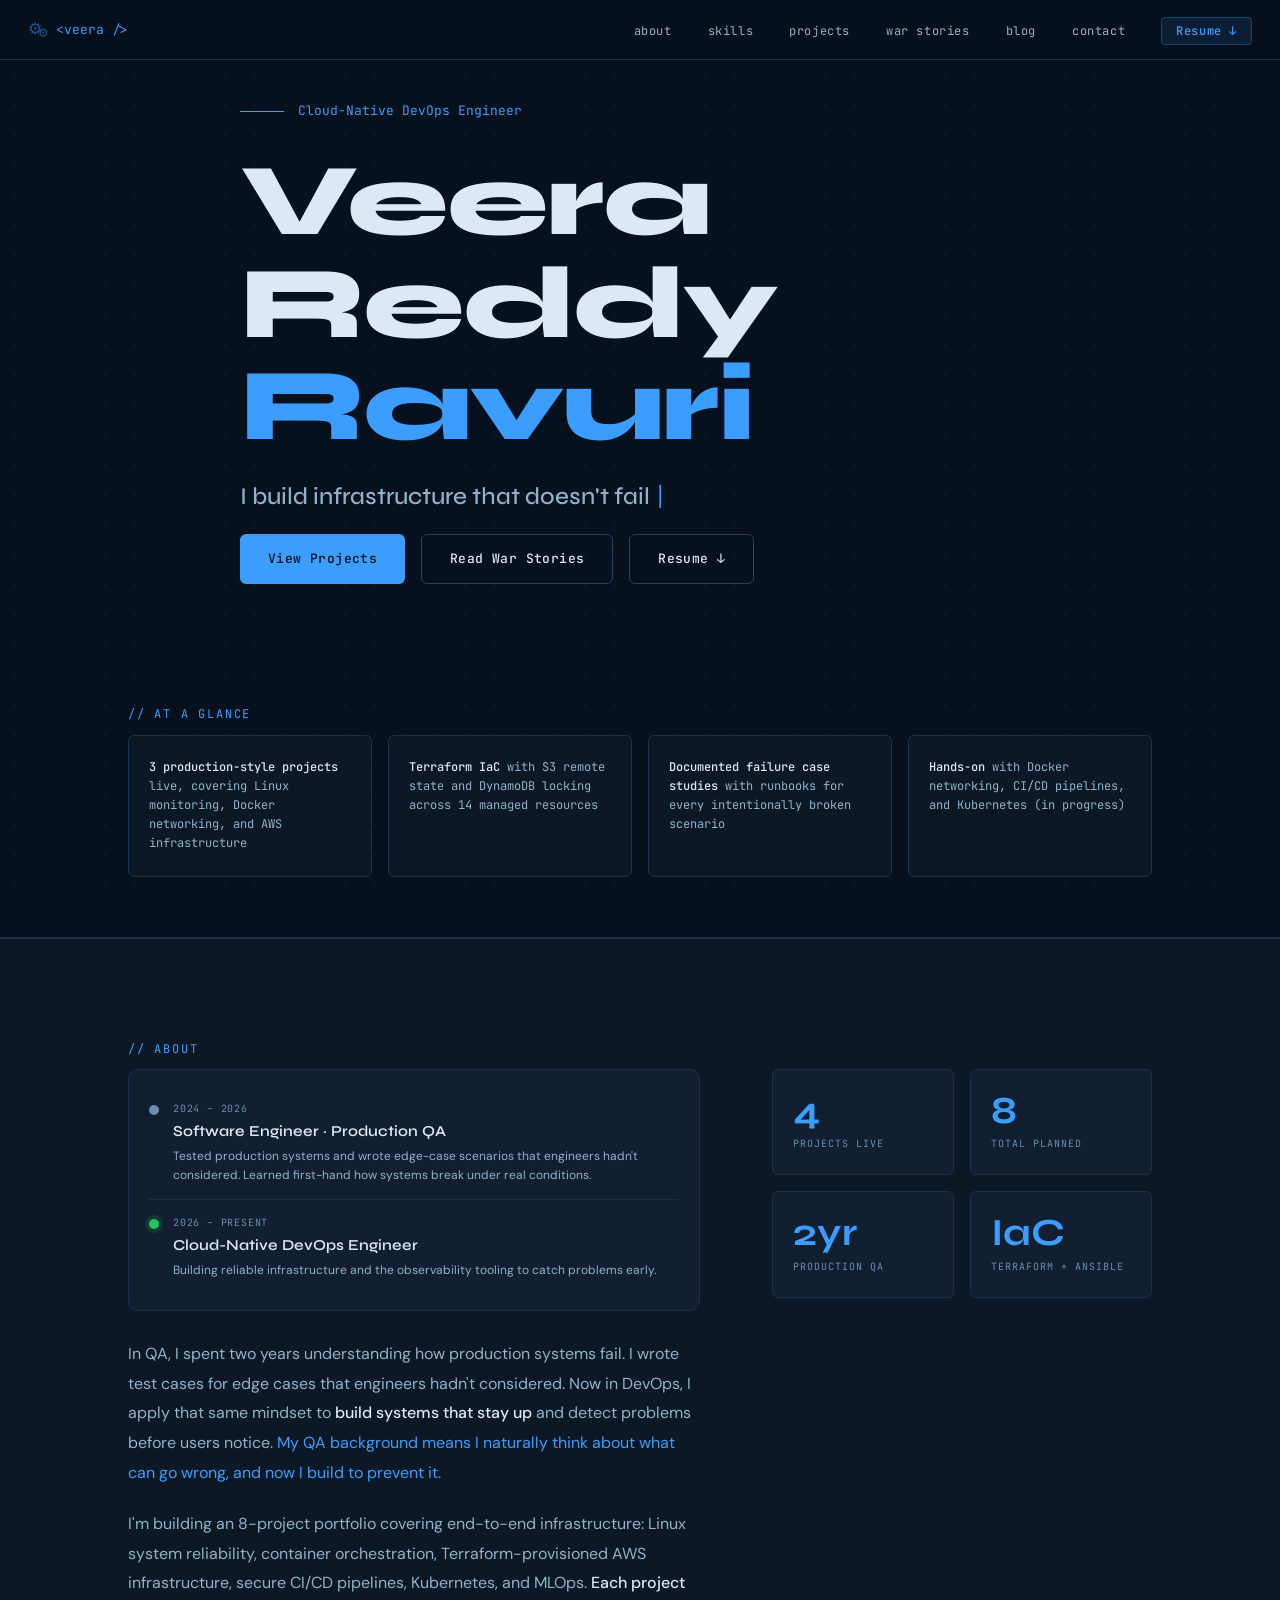
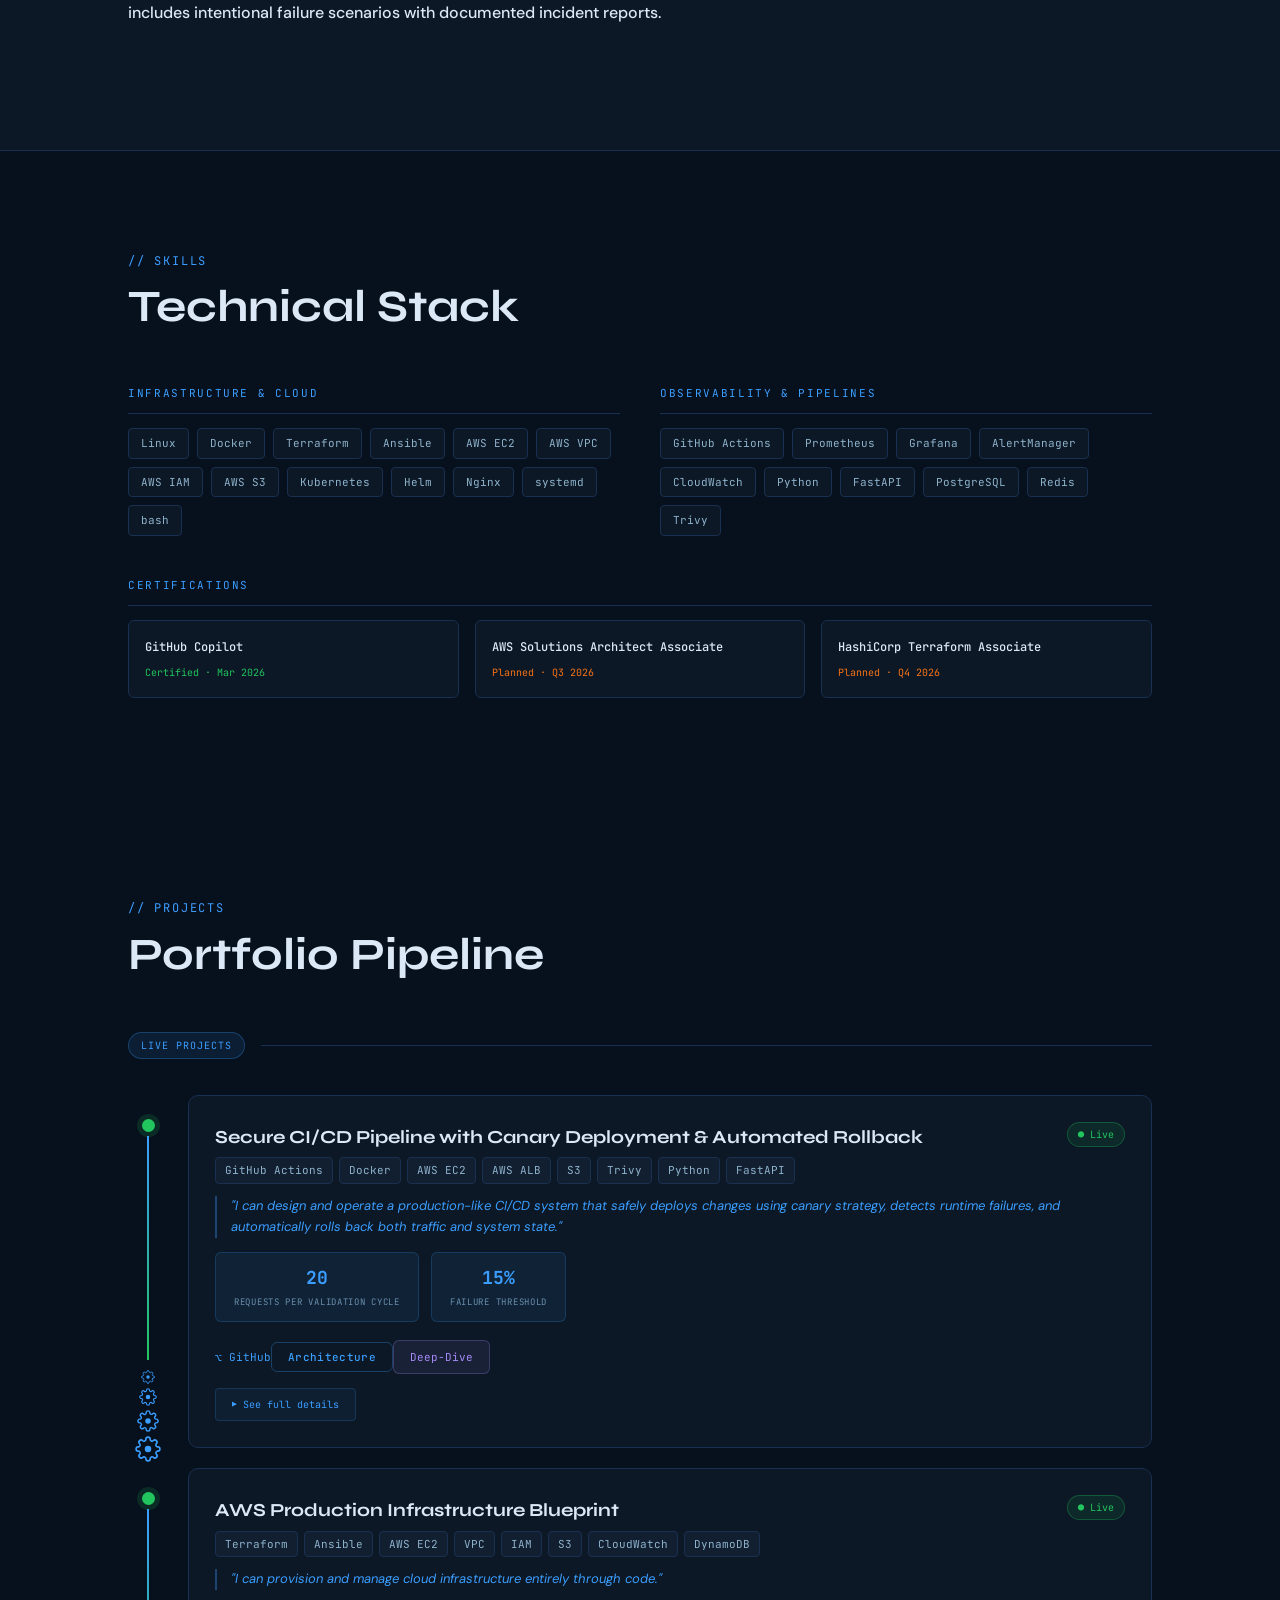
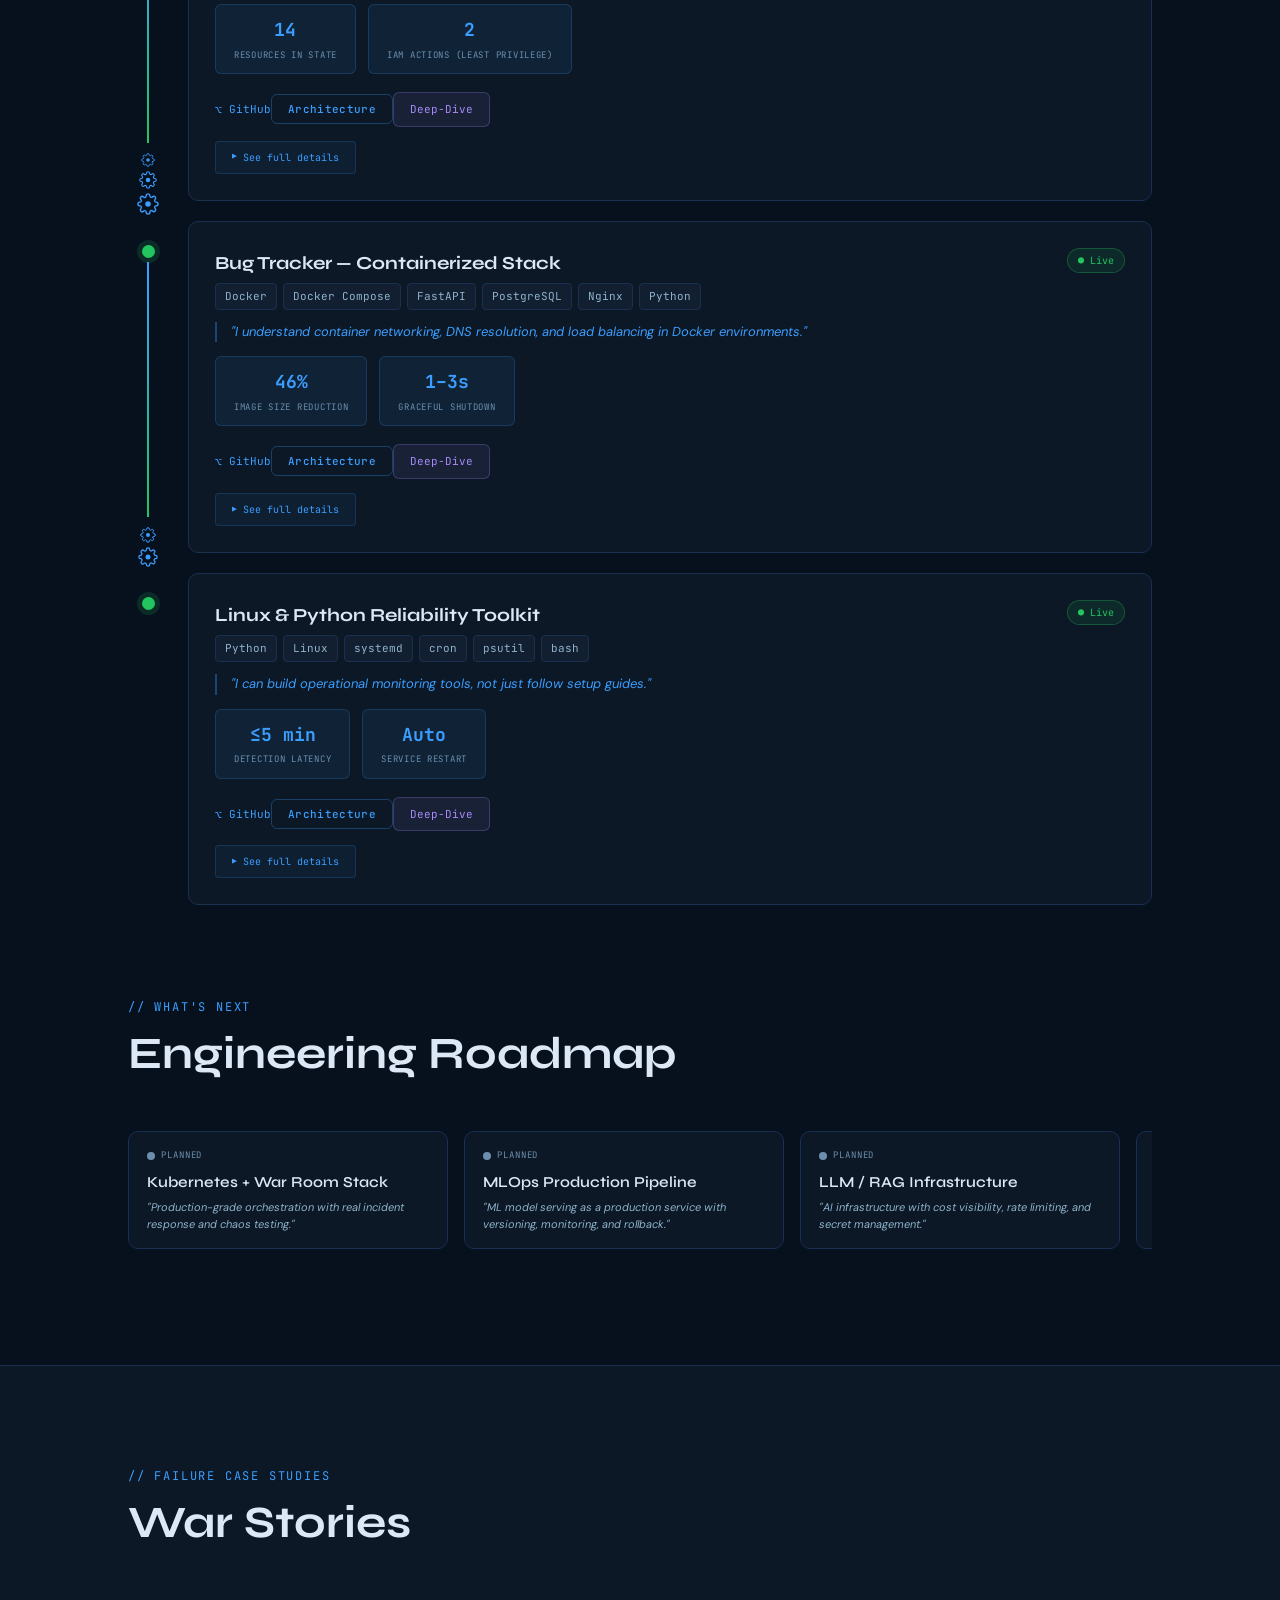
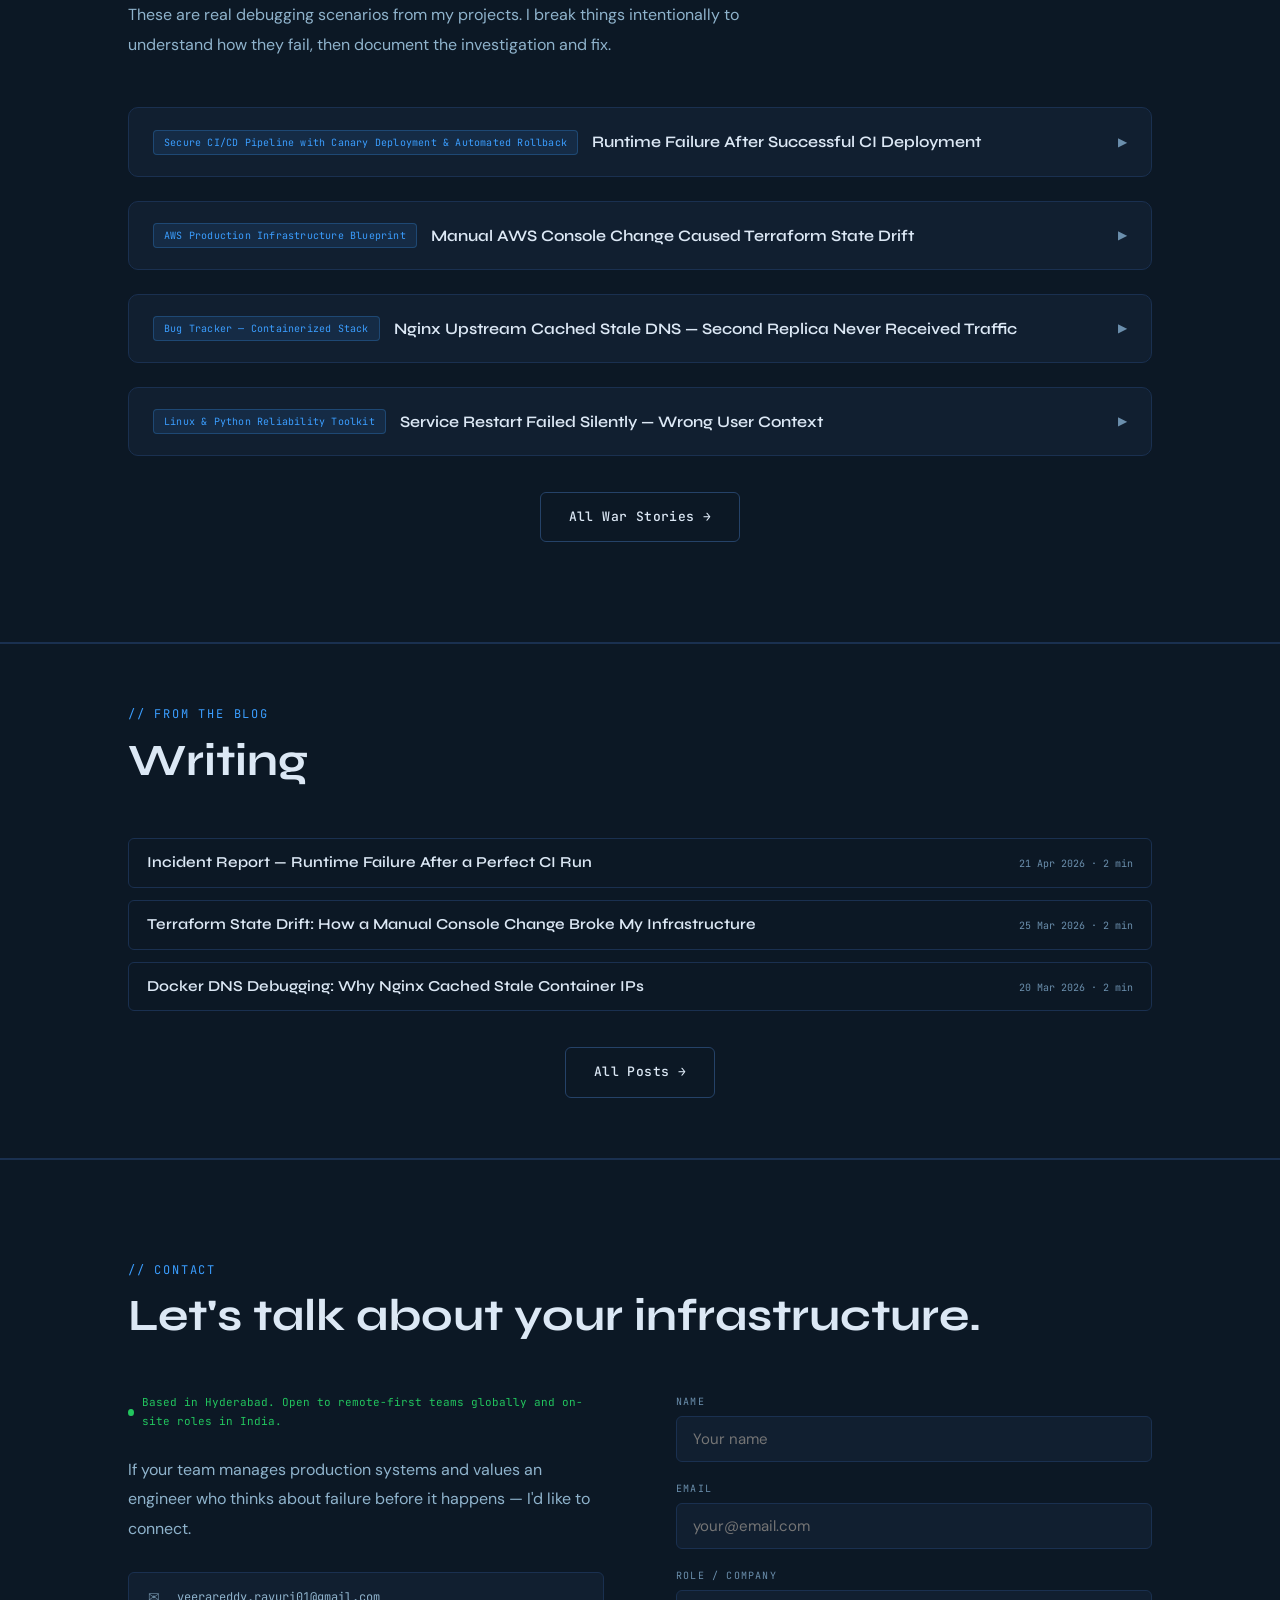
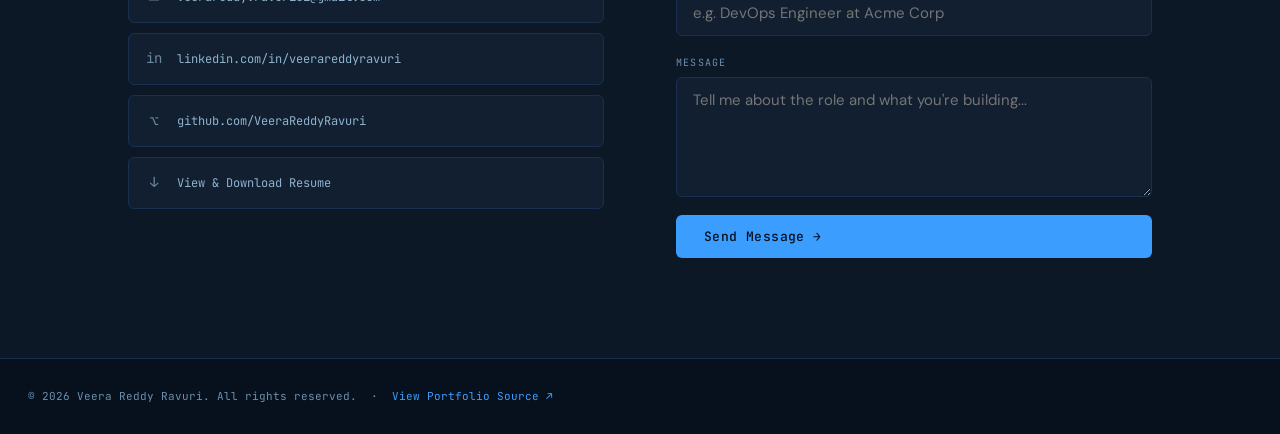
==== commit 201100da: "feat: add project 4" ====
--- a/index.html
+++ b/index.html
@@ -16,8 +16,10 @@
 
   <link rel="preconnect" href="https://fonts.googleapis.com">
   <link rel="preconnect" href="https://fonts.gstatic.com" crossorigin>
-  <link rel="preload" as="style" href="https://fonts.googleapis.com/css2?family=Syne:wght@600;700;800&family=DM+Sans:opsz,wght@9..40,400;9..40,500&family=JetBrains+Mono:wght@400;500&display=swap&subset=latin">
-  <link rel="stylesheet" href="https://fonts.googleapis.com/css2?family=Syne:wght@600;700;800&family=DM+Sans:opsz,wght@9..40,400;9..40,500&family=JetBrains+Mono:wght@400;500&display=swap&subset=latin">
+  <link rel="preload" as="style"
+    href="https://fonts.googleapis.com/css2?family=Syne:wght@600;700;800&family=DM+Sans:opsz,wght@9..40,400;9..40,500&family=JetBrains+Mono:wght@400;500&display=swap&subset=latin">
+  <link rel="stylesheet"
+    href="https://fonts.googleapis.com/css2?family=Syne:wght@600;700;800&family=DM+Sans:opsz,wght@9..40,400;9..40,500&family=JetBrains+Mono:wght@400;500&display=swap&subset=latin">
 
   <link rel="stylesheet" href="css/tokens.css">
   <link rel="stylesheet" href="css/layout.css">
@@ -27,8 +29,7 @@
   <link rel="stylesheet" href="css/animations.css">
 
   <!-- Analytics: replace 'veerareddy' with your GoatCounter account code -->
-  <script data-goatcounter="https://veerareddy.goatcounter.com/count"
-          async src="//gc.zgo.at/count.js"></script>
+  <script data-goatcounter="https://veerareddy.goatcounter.com/count" async src="//gc.zgo.at/count.js"></script>
 </head>
 
 <body>
@@ -89,7 +90,8 @@
       <div class="hero-inner">
         <div class="hero-eyebrow">Cloud-Native DevOps Engineer</div>
         <h1 class="hero-name">Veera Reddy<br><span class="hi">Ravuri</span></h1>
-        <p class="hero-subtitle">I build infrastructure that doesn't fail —<br>and the observability tooling to know when it does.
+        <p class="hero-subtitle">I build infrastructure that doesn't fail —<br>and the observability tooling to know
+          when it does.
         </p>
         <div class="hero-ctas">
           <a href="#projects" class="btn btn-primary">View Projects</a>
@@ -106,7 +108,8 @@
       <div class="section-label">// at a glance</div>
       <div class="highlights-grid">
         <article class="highlight-card">
-          <div class="highlight-text"><strong>3 production-style projects</strong> live, covering Linux monitoring, Docker
+          <div class="highlight-text"><strong>3 production-style projects</strong> live, covering Linux monitoring,
+            Docker
             networking, and AWS infrastructure</div>
         </article>
         <article class="highlight-card">
@@ -114,11 +117,13 @@
             managed resources</div>
         </article>
         <article class="highlight-card">
-          <div class="highlight-text"><strong>Documented failure case studies</strong> with runbooks for every intentionally
+          <div class="highlight-text"><strong>Documented failure case studies</strong> with runbooks for every
+            intentionally
             broken scenario</div>
         </article>
         <article class="highlight-card">
-          <div class="highlight-text"><strong>Hands-on</strong> with Docker networking, CI/CD pipelines, and Kubernetes (in progress)
+          <div class="highlight-text"><strong>Hands-on</strong> with Docker networking, CI/CD pipelines, and Kubernetes
+            (in progress)
           </div>
         </article>
       </div>
@@ -137,7 +142,8 @@
               <div class="exp-content">
                 <div class="exp-period">2024 – 2026</div>
                 <div class="exp-role">Software Engineer · Production QA</div>
-                <div class="exp-note">Tested production systems and wrote edge-case scenarios that engineers hadn't considered.
+                <div class="exp-note">Tested production systems and wrote edge-case scenarios that engineers hadn't
+                  considered.
                   Learned first-hand how systems break under real conditions.</div>
               </div>
             </div>
@@ -146,7 +152,8 @@
               <div class="exp-content">
                 <div class="exp-period">2026 – Present</div>
                 <div class="exp-role">Cloud-Native DevOps Engineer</div>
-                <div class="exp-note">Building reliable infrastructure and the observability tooling to catch problems early.</div>
+                <div class="exp-note">Building reliable infrastructure and the observability tooling to catch problems
+                  early.</div>
               </div>
             </div>
           </div>
@@ -154,8 +161,9 @@
             In QA, I spent two years understanding how production systems fail.
             I wrote test cases for edge cases that engineers hadn't considered.
             Now in DevOps, I apply that same mindset to <strong>build systems that
-            stay up</strong> and detect problems before users notice.
-            <span class="hi">My QA background means I naturally think about what can go wrong, and now I build to prevent it.</span>
+              stay up</strong> and detect problems before users notice.
+            <span class="hi">My QA background means I naturally think about what can go wrong, and now I build to
+              prevent it.</span>
           </p>
           <p>
             I'm building an 8-project portfolio covering end-to-end infrastructure:
@@ -167,7 +175,7 @@
         </div>
         <div class="about-stats">
           <div class="stat-card">
-            <div class="stat-num" data-count-to="3" data-suffix="">3</div>
+            <div class="stat-num" data-count-to="4" data-suffix="">4</div>
             <div class="stat-label">Projects Live</div>
           </div>
           <div class="stat-card">
@@ -217,27 +225,27 @@
         </div>
       </div>
       <!-- Certifications -->
-        <div class="skill-group-label skill-group-label--spaced">Certifications</div>
-        <div class="certs-grid">
-          <div class="cert-card">
-            <div class="cert-info">
-              <div class="cert-name">GitHub Copilot</div>
-              <div class="cert-status cert-active">Certified · Mar 2026</div>
-            </div>
-          </div>
-          <div class="cert-card">
-            <div class="cert-info">
-              <div class="cert-name">AWS Solutions Architect Associate</div>
-              <div class="cert-status cert-planned">Planned · Q3 2026</div>
-            </div>
-          </div>
-          <div class="cert-card">
-            <div class="cert-info">
-              <div class="cert-name">HashiCorp Terraform Associate</div>
-              <div class="cert-status cert-planned">Planned · Q4 2026</div>
-            </div>
-          </div>
-        </div>
+      <div class="skill-group-label skill-group-label--spaced">Certifications</div>
+      <div class="certs-grid">
+        <div class="cert-card">
+          <div class="cert-info">
+            <div class="cert-name">GitHub Copilot</div>
+            <div class="cert-status cert-active">Certified · Mar 2026</div>
+          </div>
+        </div>
+        <div class="cert-card">
+          <div class="cert-info">
+            <div class="cert-name">AWS Solutions Architect Associate</div>
+            <div class="cert-status cert-planned">Planned · Q3 2026</div>
+          </div>
+        </div>
+        <div class="cert-card">
+          <div class="cert-info">
+            <div class="cert-name">HashiCorp Terraform Associate</div>
+            <div class="cert-status cert-planned">Planned · Q4 2026</div>
+          </div>
+        </div>
+      </div>
     </div>
   </section>
 
@@ -287,7 +295,8 @@
             Based in Hyderabad. Open to remote-first teams globally and on-site roles in India.
           </div>
           <p>
-            If your team manages production systems and values an engineer who thinks about failure before it happens — I'd like to connect.
+            If your team manages production systems and values an engineer who thinks about failure before it happens —
+            I'd like to connect.
           </p>
           <div class="contact-links">
             <a href="mailto:veerareddy.ravuri01@gmail.com" class="c-link">
@@ -326,7 +335,8 @@
             <button type="submit" class="btn btn-primary">Send Message →</button>
             <div class="form-error" id="form-error"></div>
           </form>
-          <div class="contact-confirm contact-confirm--hidden">✓ Message sent. I'll get back to you within 24 hours.</div>
+          <div class="contact-confirm contact-confirm--hidden">✓ Message sent. I'll get back to you within 24 hours.
+          </div>
         </div>
       </div>
     </div>
--- a/css/layout.css
+++ b/css/layout.css
@@ -197,7 +197,6 @@
   line-height: 1.0;
   letter-spacing: -0.02em;
   margin-bottom: 20px;
-  min-height: 2.05em;
 }
 
 h1.hero-name .hi {
--- a/css/blog.css
+++ b/css/blog.css
@@ -378,6 +378,39 @@
   margin-bottom: var(--space-sm);
 }
 
+/* ── TASK LISTS ──────────────────────────────────────────── */
+.blog-content li.task-done,
+.blog-content li.task-pending {
+  list-style: none;
+  padding-left: 24px;
+  position: relative;
+}
+
+.blog-content li.task-done::before {
+  content: '✓';
+  position: absolute;
+  left: 0;
+  color: var(--green);
+  font-family: var(--fm);
+}
+
+.blog-content li.task-pending::before {
+  content: '○';
+  position: absolute;
+  left: 0;
+  color: var(--muted);
+  font-family: var(--fm);
+}
+
+/* ── IMAGES ──────────────────────────────────────────────── */
+.blog-content img {
+  max-width: 100%;
+  border-radius: var(--radius-sm);
+  border: 1px solid var(--border);
+  margin: var(--space-sm) 0;
+  display: block;
+}
+
 /* ── COMPACT BLOG STRIP (index page) ──────────────────────── */
 .blog-post-strip {
   display: flex;
@@ -425,4 +458,4 @@
     flex-direction: column;
     gap: 6px;
   }
-}
+}
--- a/css/animations.css
+++ b/css/animations.css
@@ -38,6 +38,11 @@
 .hero-eyebrow {
   opacity: 0;
   animation: fadeUp 0.6s ease 0.1s forwards;
+}
+
+h1.hero-name {
+  opacity: 0;
+  animation: fadeUp 0.6s ease 0.2s forwards;
 }
 
 
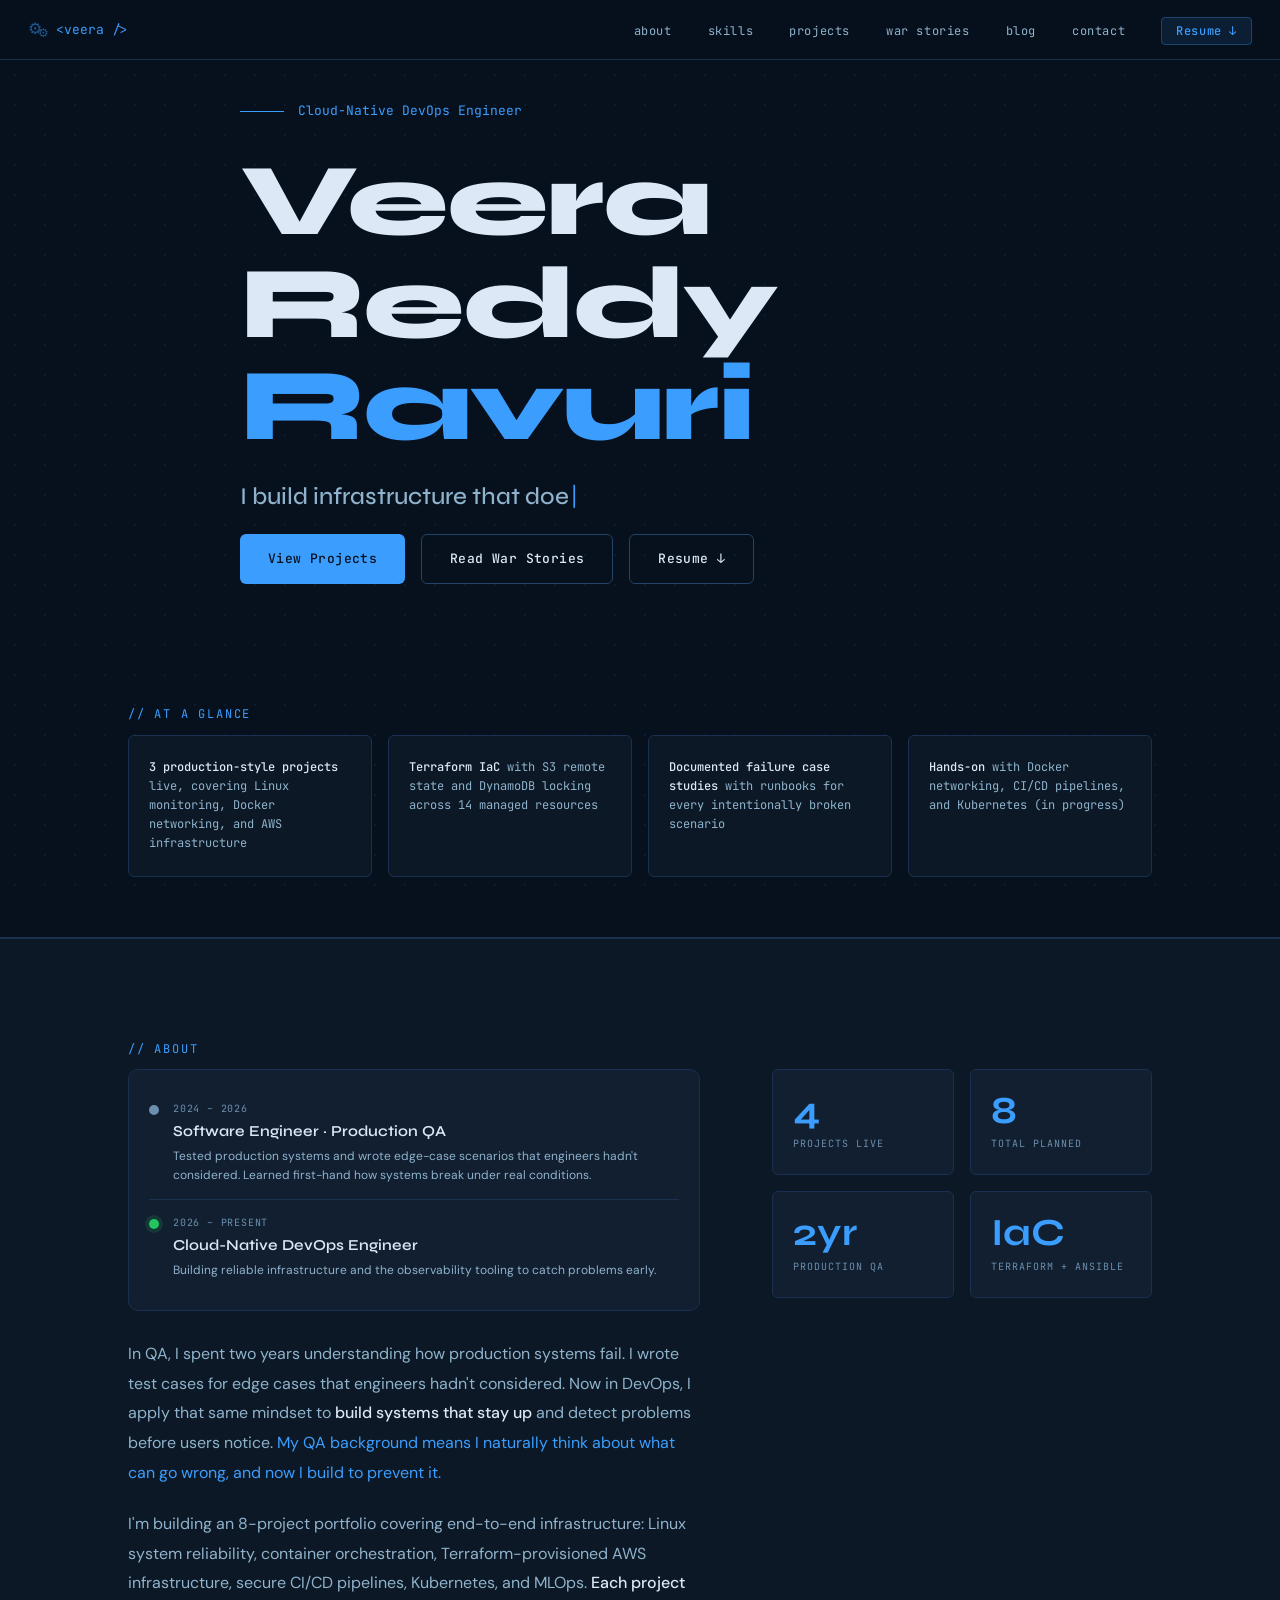
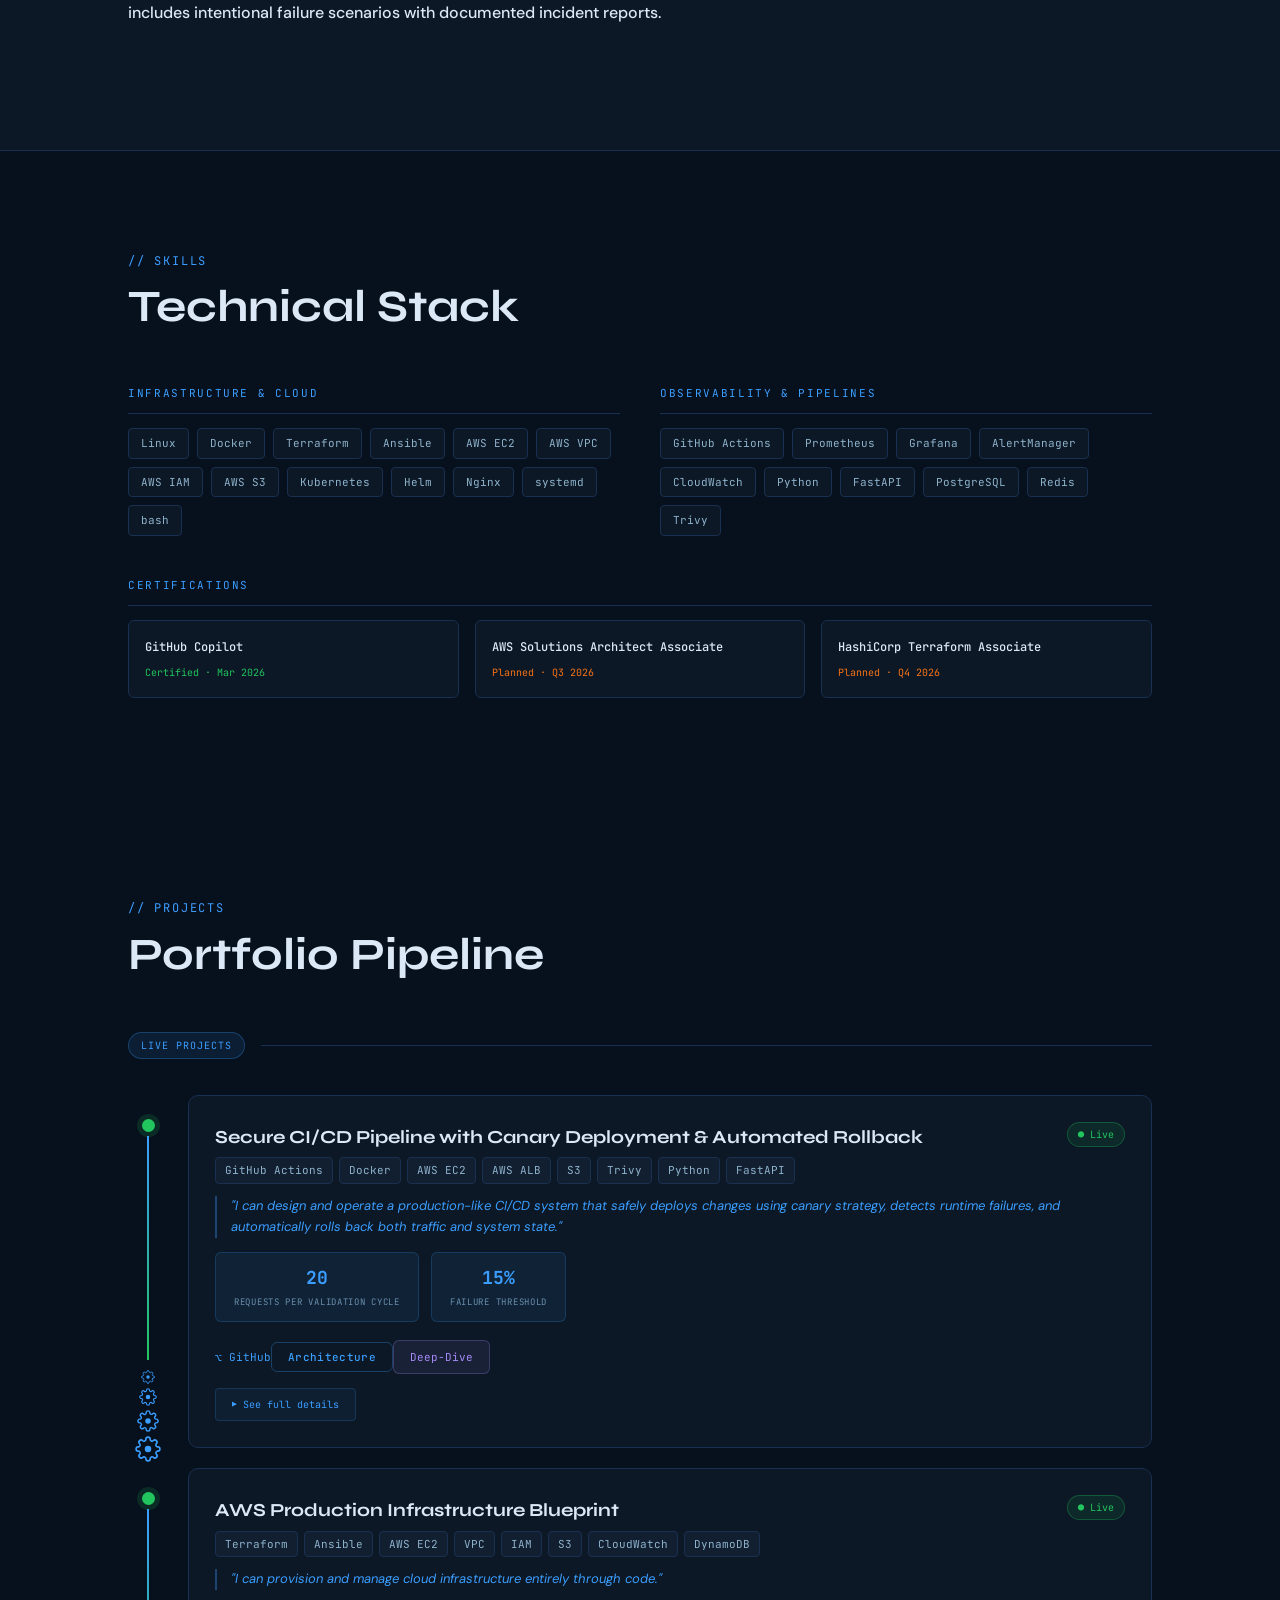
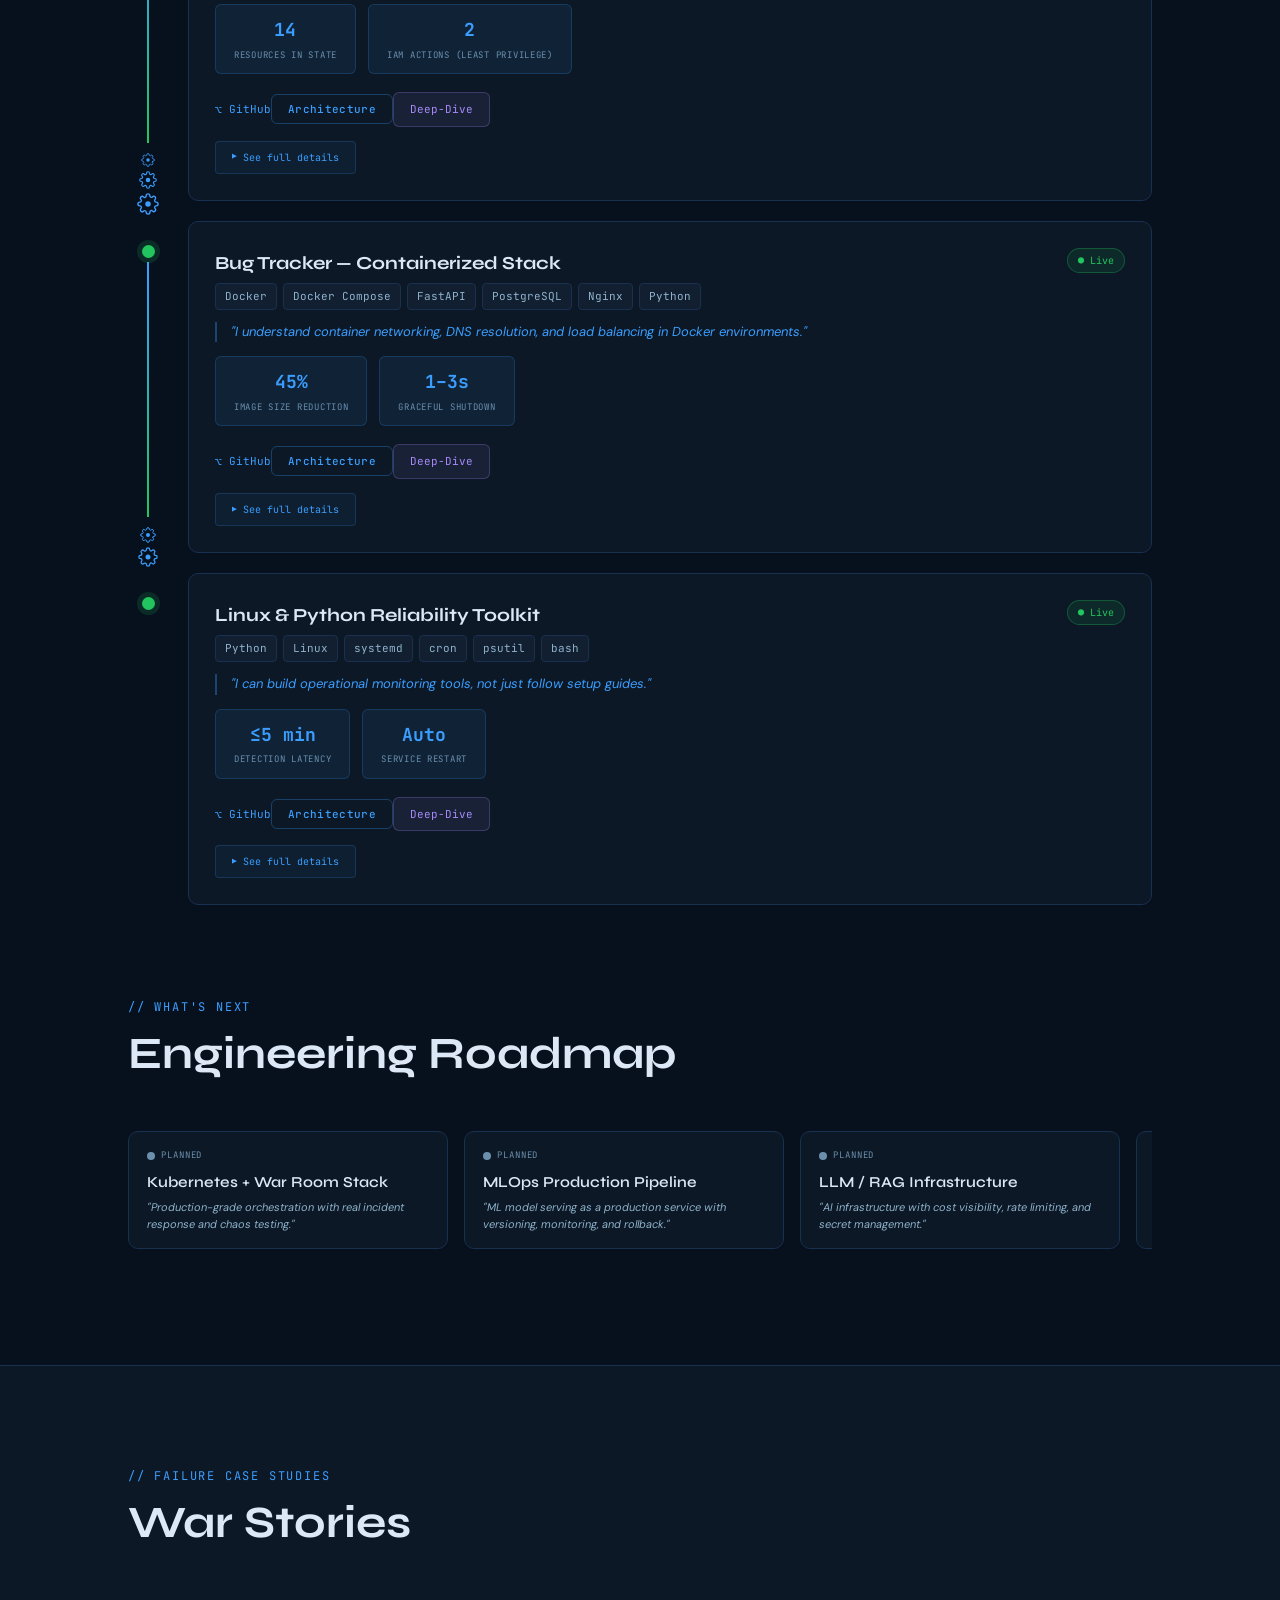
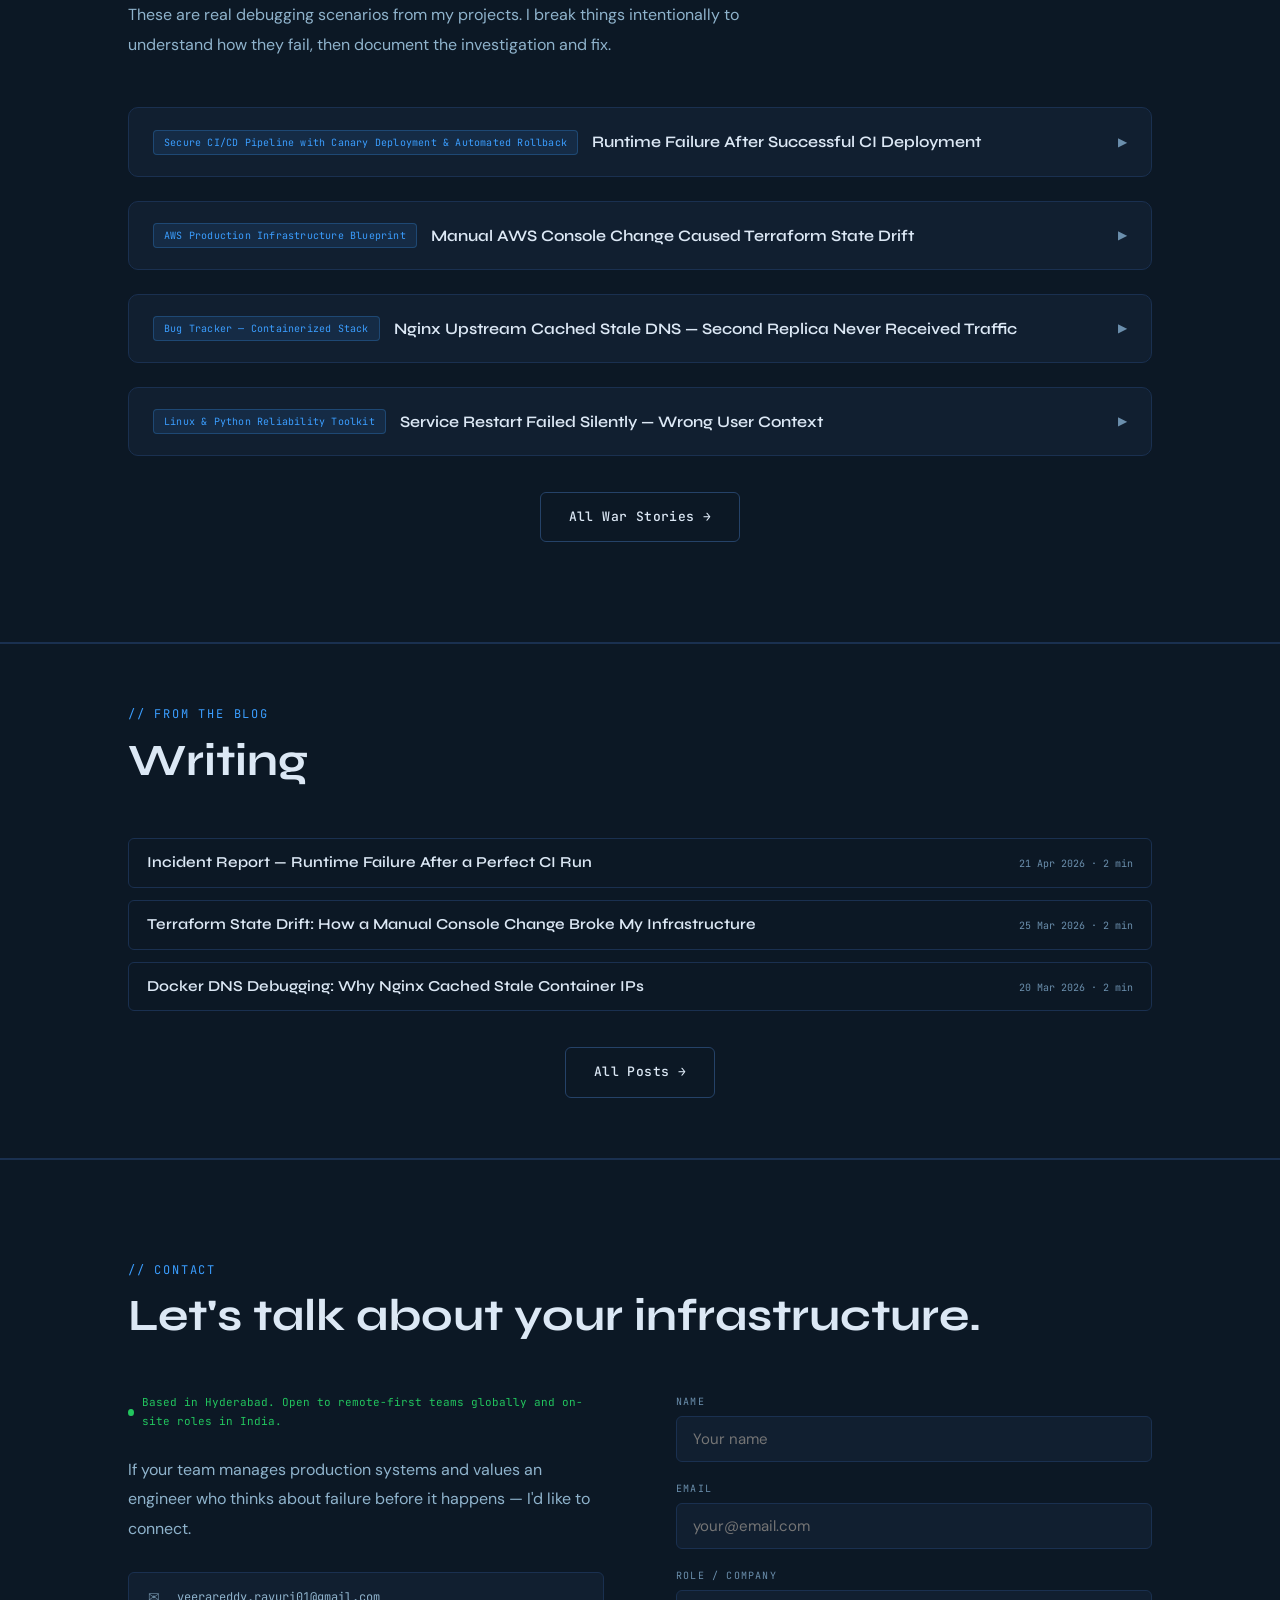
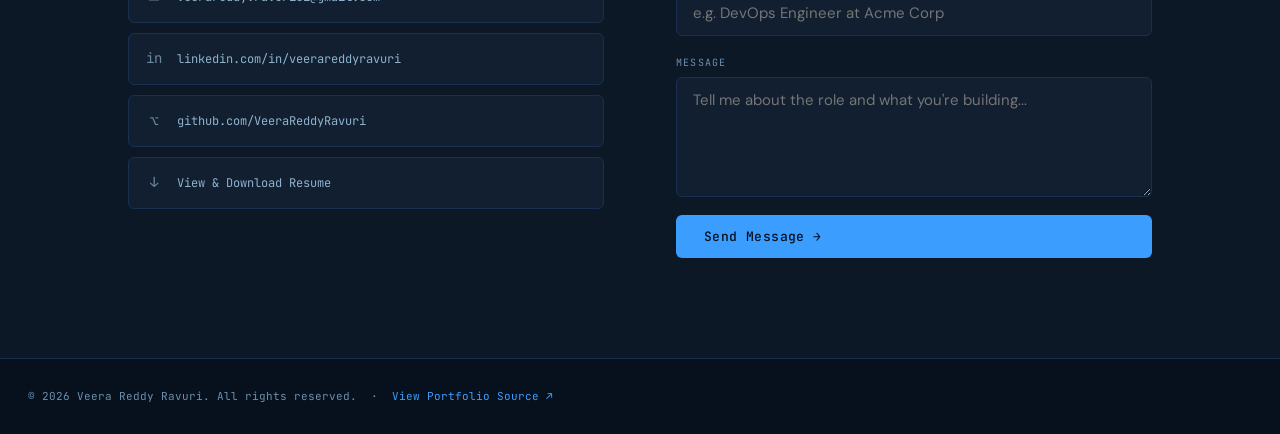
==== commit d35d1370: "fix: table columns in blog posts to separate between header and data rows" ====
--- a/index.html
+++ b/index.html
@@ -29,7 +29,7 @@
   <link rel="stylesheet" href="css/animations.css">
 
   <!-- Analytics: replace 'veerareddy' with your GoatCounter account code -->
-  <script data-goatcounter="https://veerareddy.goatcounter.com/count" async src="//gc.zgo.at/count.js"></script>
+  <script data-goatcounter="https://veerareddy.goatcounter.com/count" async src="https://gc.zgo.at/count.js"></script>
 </head>
 
 <body>
--- a/css/blog.css
+++ b/css/blog.css
@@ -265,6 +265,7 @@
   border-collapse: collapse;
   margin-bottom: 22px;
   font-size: 13px;
+  table-layout: fixed;
 }
 
 .blog-content th,
@@ -273,12 +274,17 @@
   border: 1px solid var(--border);
   text-align: left;
   color: var(--muted2);
+  word-wrap: break-word;
 }
 
 .blog-content th {
   background: var(--bg3);
   color: var(--text);
   font-weight: 500;
+}
+
+.blog-content thead {
+  border-bottom: 2px solid var(--border2);
 }
 
 .blog-content blockquote {
